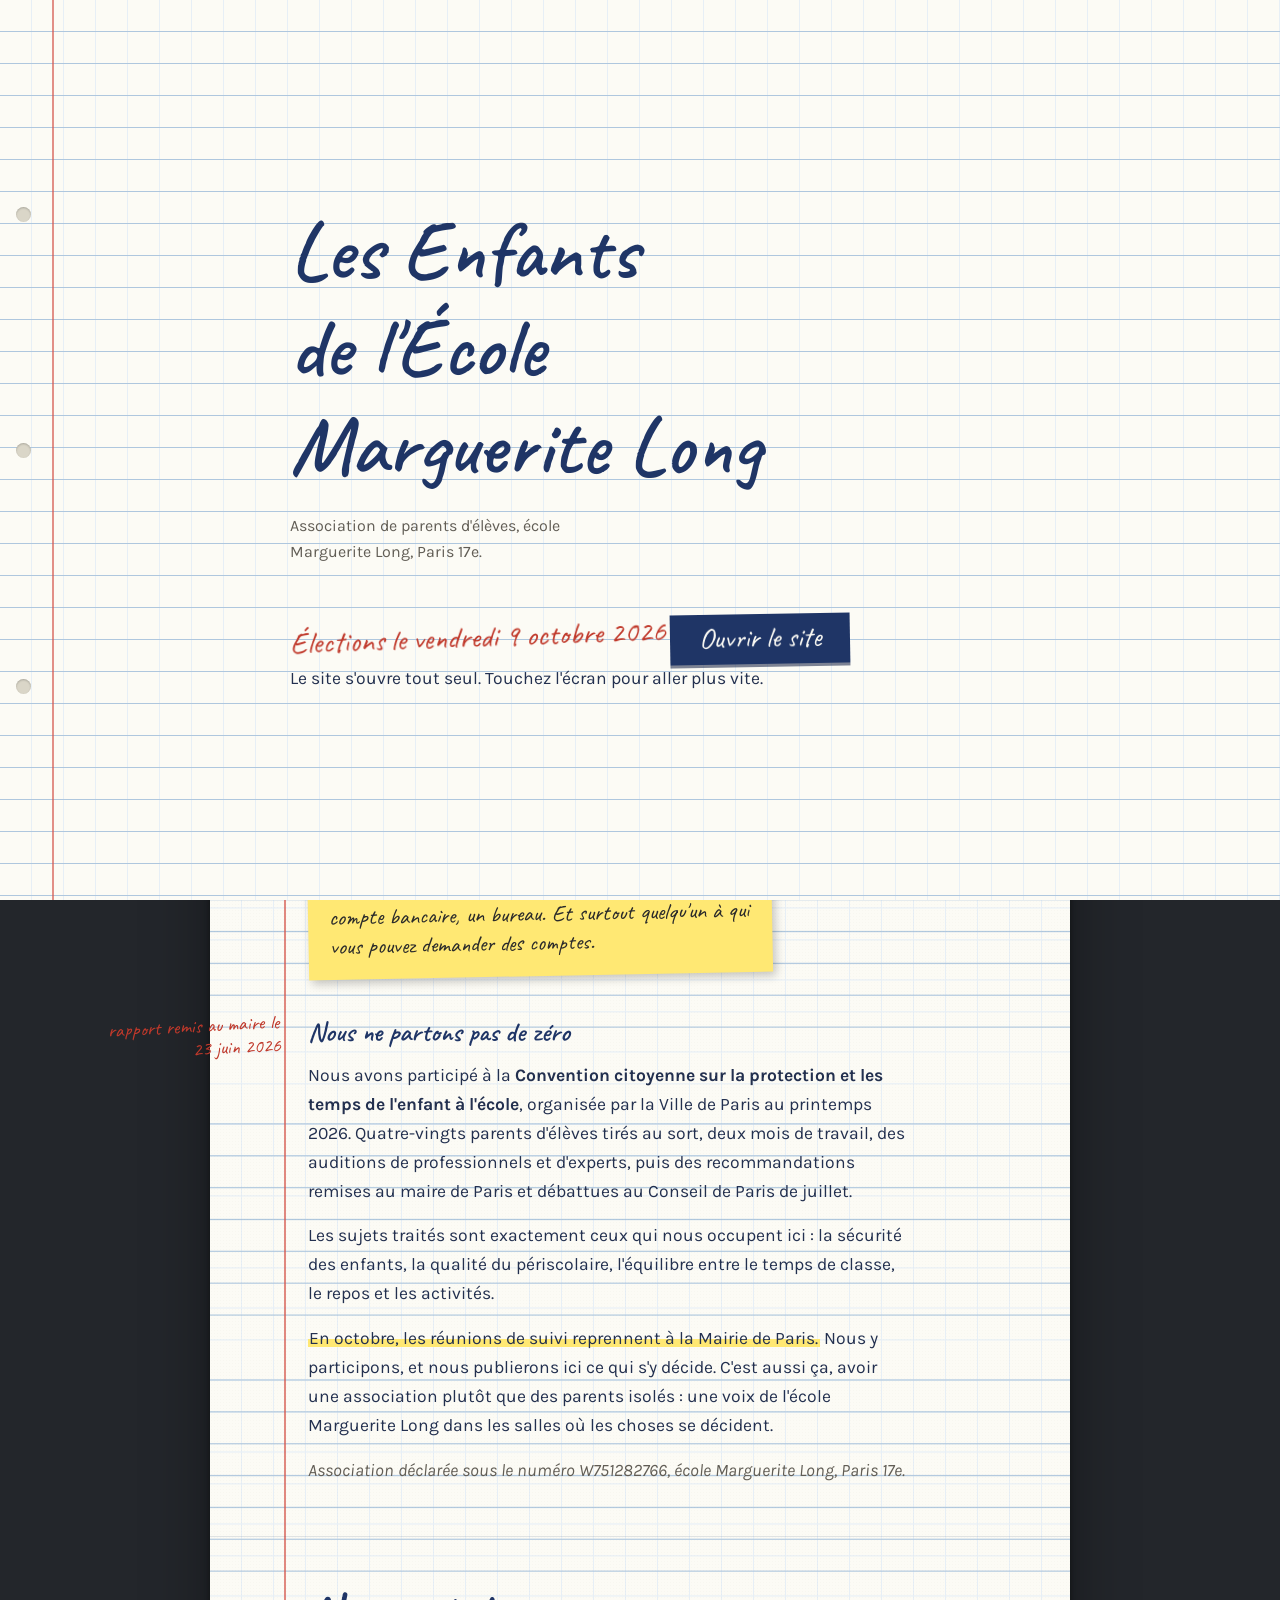
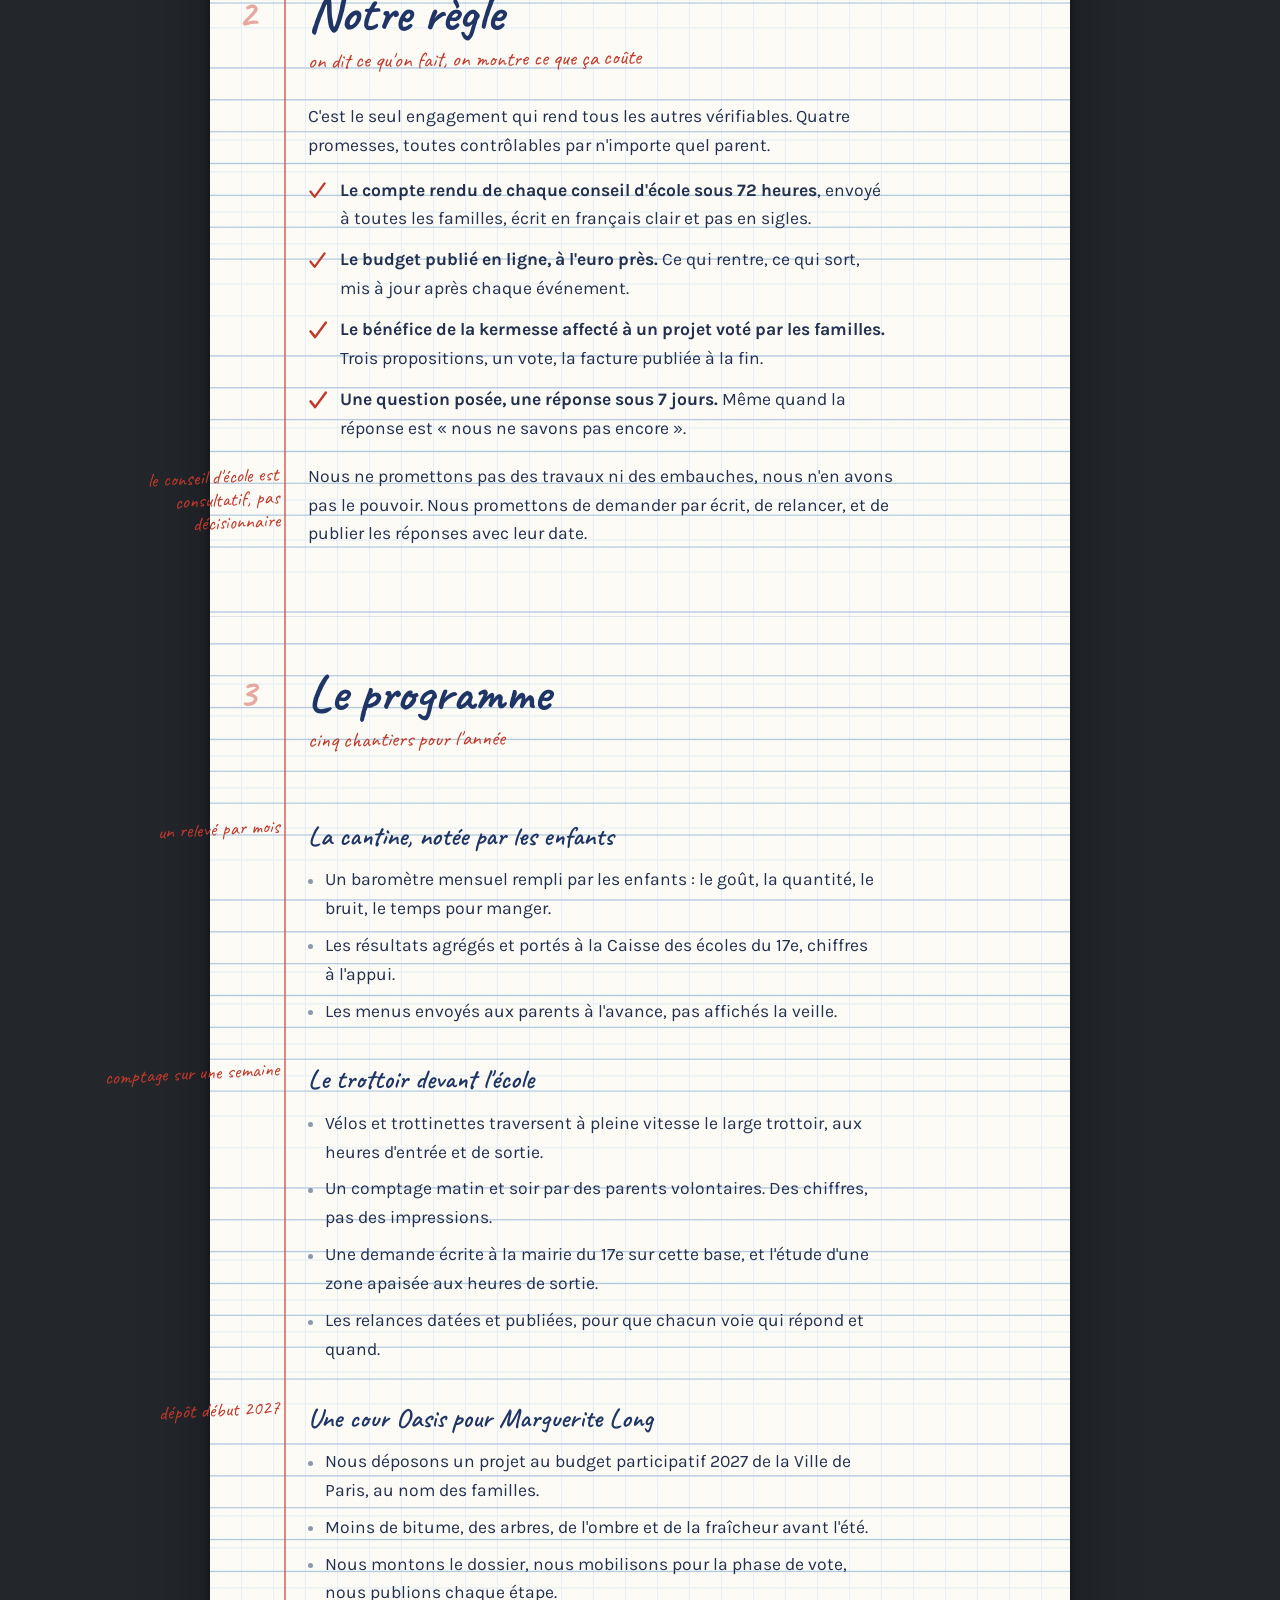
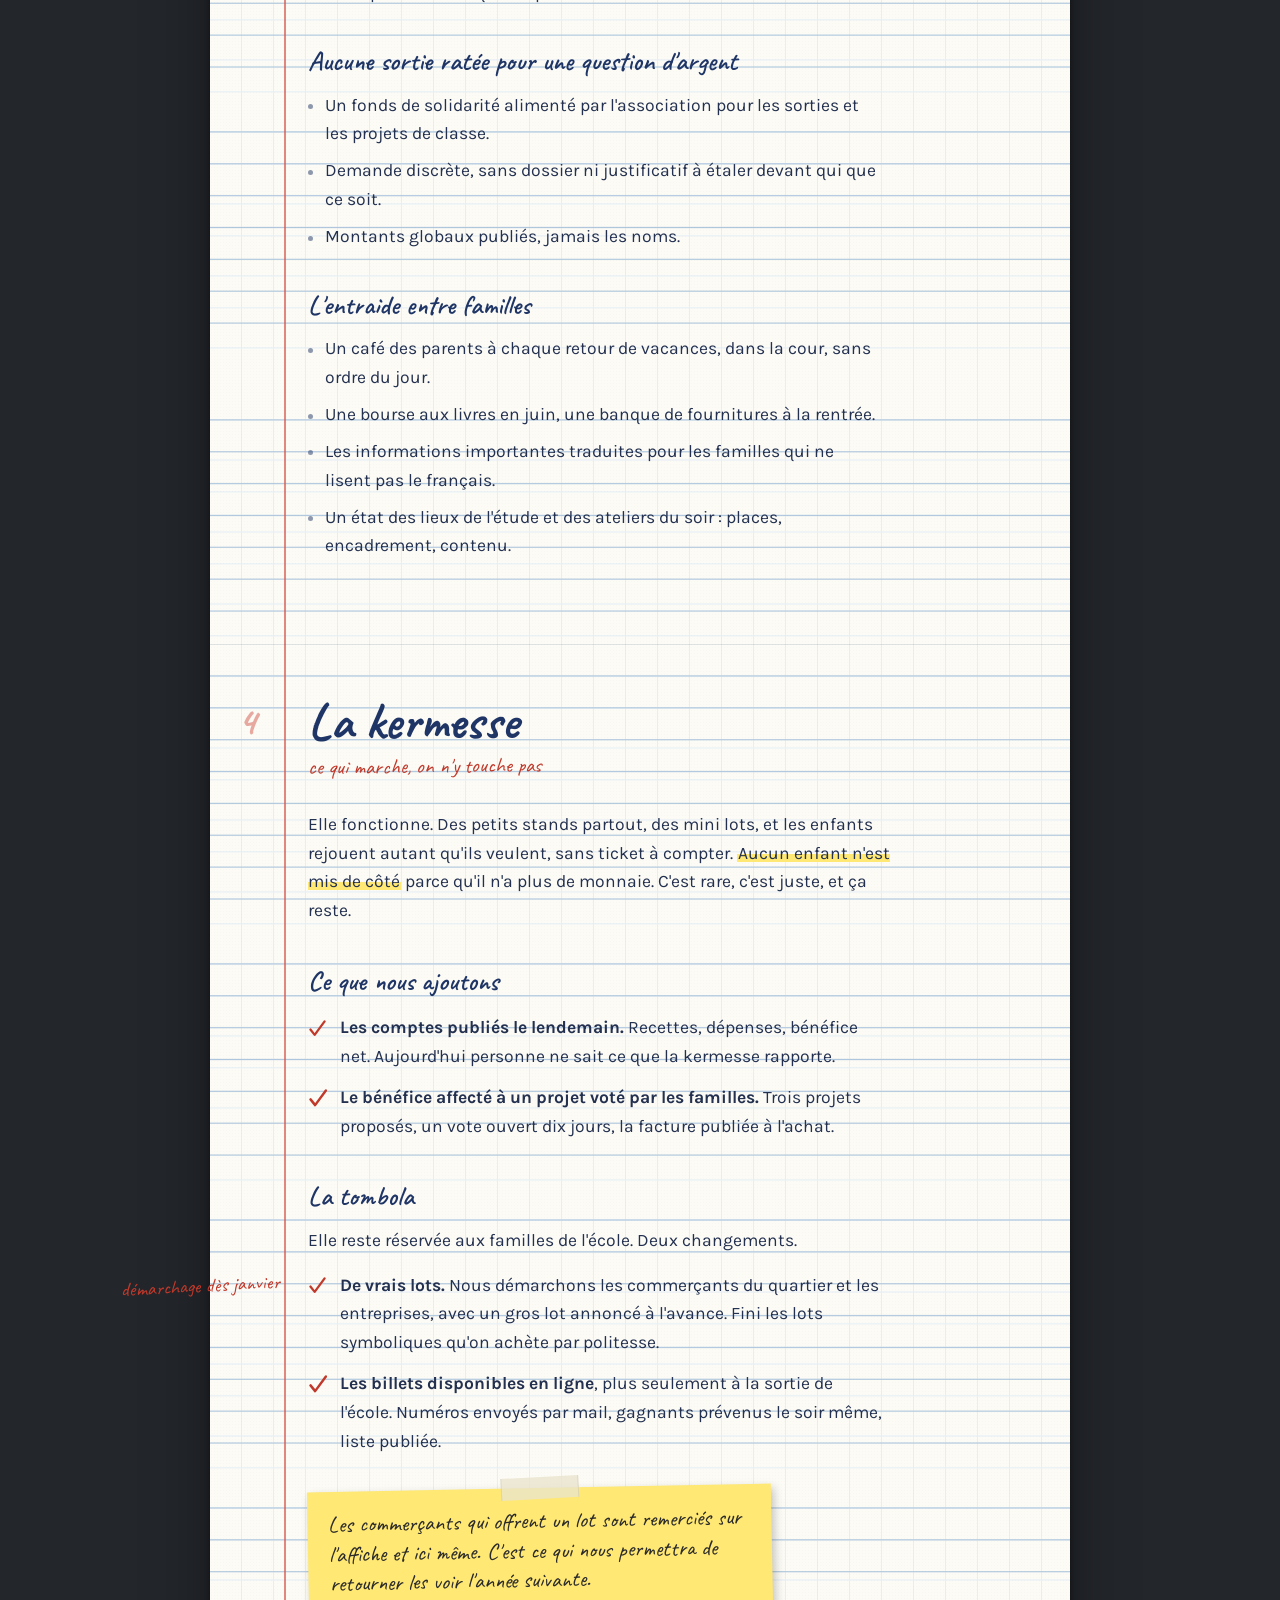
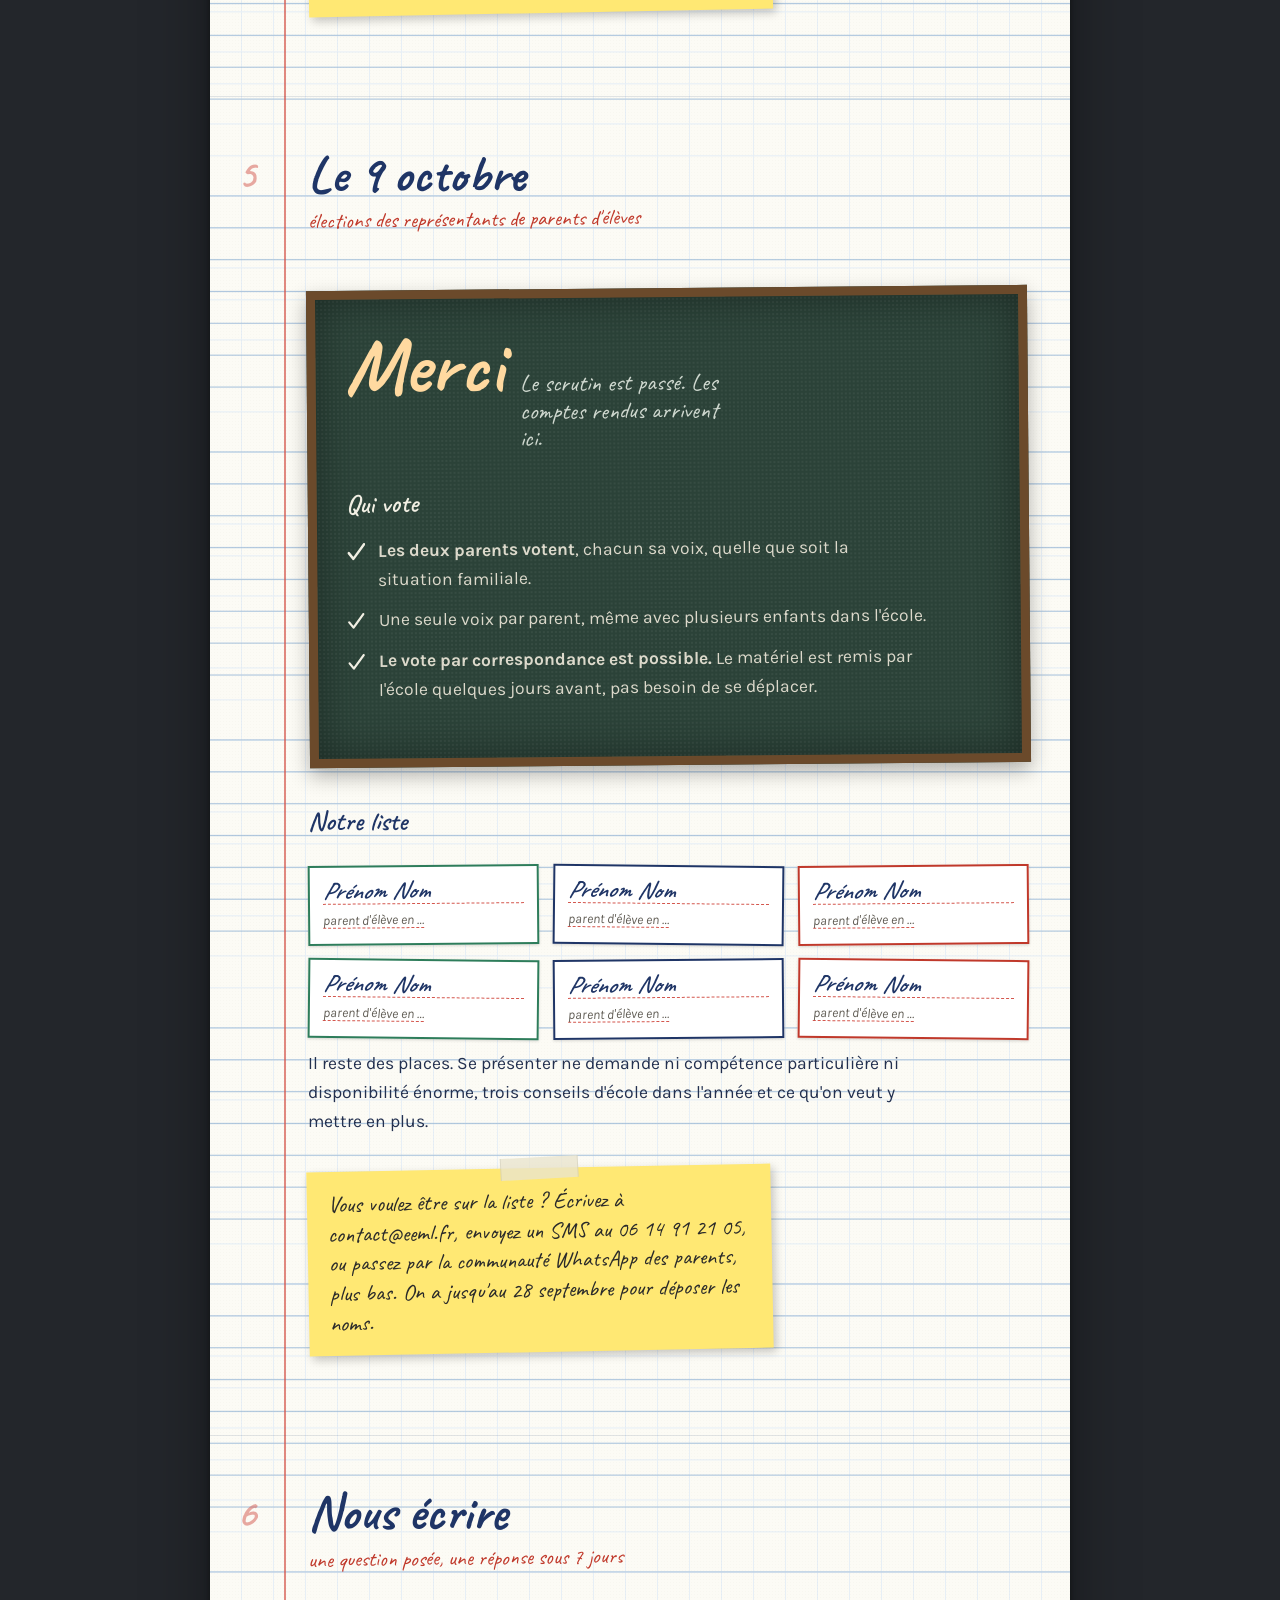
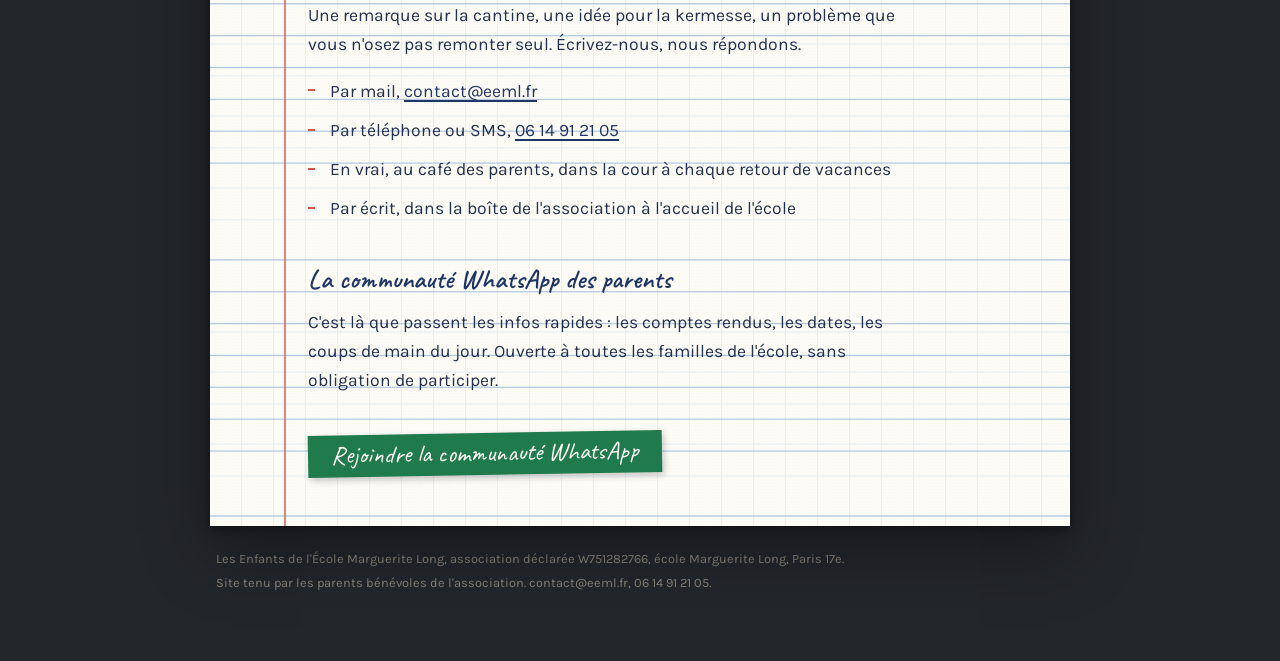
==== index.html @ 06875f3c "Ajout de la participation a la Convention citoyenne et du suivi d octobre" ====
<!DOCTYPE html>
<html lang="fr">
<head>
<meta charset="UTF-8">
<meta name="viewport" content="width=device-width, initial-scale=1">
<title>Les Enfants de l'École Marguerite Long</title>
<meta name="description" content="Association de parents d'élèves de l'école Marguerite Long, Paris 17e. Élections des représentants de parents le 9 octobre 2026.">
<link rel="preconnect" href="https://fonts.googleapis.com">
<link rel="preconnect" href="https://fonts.gstatic.com" crossorigin>
<link href="https://fonts.googleapis.com/css2?family=Caveat:wght@500;600;700&family=Karla:ital,wght@0,400;0,500;0,700;1,400&display=swap" rel="stylesheet">
<style>
:root{
  --papier:#FCFBF5;
  --ligne:#AFC7DE;
  --interligne:#E7EFF6;
  --marge:#D4574E;
  --encre:#1F3566;
  --rouge:#C0392B;
  --crayon:#615D55;
  --ardoise:#2B4238;
  --craie:#F1EFE3;
  --jaune:#FFE873;
  --bureau:#23262B;
  --gouttiere:4.6rem;
}

*{box-sizing:border-box;margin:0;padding:0}
html{scroll-behavior:smooth}
body{
  font-family:'Karla',system-ui,sans-serif;
  color:#23304F;
  background:var(--bureau);
  font-size:17.5px;
  line-height:1.65;
  overflow-x:hidden;
  -webkit-font-smoothing:antialiased;
}
body.verrou{overflow:hidden;height:100vh}

.papier{
  background-color:var(--papier);
  background-image:
    repeating-linear-gradient(to bottom, transparent 0 31px, var(--ligne) 31px 32px),
    repeating-linear-gradient(to bottom, transparent 0 7.75px, var(--interligne) 7.75px 8px),
    repeating-linear-gradient(to right, transparent 0 31px, var(--interligne) 31px 32px);
}

/* ===================== COUVERTURE ===================== */
#couverture{
  position:fixed;inset:0;z-index:100;
  display:flex;align-items:center;justify-content:center;
  transform-origin:left center;
  transition:transform 1.15s cubic-bezier(.72,0,.24,1), opacity .9s ease .25s;
}
.ouvert #couverture{
  transform:perspective(2200px) rotateY(-108deg);
  opacity:0;
  box-shadow:34px 0 60px rgba(0,0,0,.35);
}
.couv-marge{position:absolute;top:0;bottom:0;left:3.25rem;width:2px;background:var(--marge);opacity:.65}
.couv-perfos{
  position:absolute;top:0;bottom:0;left:.85rem;width:1.2rem;
  display:flex;flex-direction:column;justify-content:space-around;align-items:center;padding:6rem 0;
}
.couv-perfos i{display:block;width:15px;height:15px;border-radius:50%;background:#DAD6C8;box-shadow:inset 0 1px 2px rgba(0,0,0,.22)}
.couv-inner{position:relative;z-index:2;width:100%;max-width:820px;padding:0 1.75rem 0 3.75rem}

.ligne{
  position:relative;display:block;width:max-content;max-width:100%;
  font-family:'Caveat',cursive;color:var(--encre);
  line-height:1.05;font-size:clamp(2.6rem,10.5vw,5.2rem);font-weight:600;margin-bottom:.12em;
}
.ligne .txt{
  display:inline-block;
  clip-path:inset(-18% 100% -22% -4%);
  animation:ecrire var(--dur) cubic-bezier(.42,.02,.58,1) var(--del) forwards;
}
.ligne .plume{
  position:absolute;bottom:.06em;left:0;width:clamp(30px,7vw,44px);opacity:0;
  transform:translate(-14%,26%);
  animation:glisse var(--dur) cubic-bezier(.42,.02,.58,1) var(--del) forwards;
}
@keyframes ecrire{from{clip-path:inset(-18% 100% -22% -4%)}to{clip-path:inset(-18% -6% -22% -4%)}}
@keyframes glisse{0%{left:0;opacity:0}4%{opacity:1}92%{opacity:1}100%{left:100%;opacity:0}}

.couv-sous{font-size:1rem;color:var(--crayon);margin-top:1.5rem;opacity:0;animation:apparait .8s ease 4.7s forwards;max-width:34ch}
.couv-date{font-family:'Caveat',cursive;font-size:1.9rem;color:var(--rouge);transform:rotate(-2deg);display:inline-block;margin-top:.6rem;opacity:0;animation:apparait .8s ease 5.1s forwards}
@keyframes apparait{to{opacity:1}}

/* bouton + main qui vient appuyer dessus */
.zone-bouton{position:relative;display:inline-block;margin-top:2rem}
#ouvrir{
  display:block;opacity:0;
  animation:apparait .6s ease 5.2s forwards, presse .34s ease 6.15s;
  font-family:'Caveat',cursive;font-size:1.8rem;color:var(--papier);
  background:var(--encre);border:none;cursor:pointer;
  padding:.32rem 1.8rem .52rem;transform:rotate(-1deg);
  box-shadow:0 3px 0 rgba(19,31,66,.55);
}
#ouvrir:hover{background:var(--rouge)}
@keyframes presse{
  0%,100%{transform:rotate(-1deg) translateY(0);box-shadow:0 3px 0 rgba(19,31,66,.55)}
  45%{transform:rotate(-1deg) translateY(3px);box-shadow:0 0 0 rgba(19,31,66,.55);background:#16265180}
}

.tap{
  position:absolute;left:50%;top:50%;width:46px;height:46px;margin:-23px 0 0 -23px;
  border-radius:50%;pointer-events:none;z-index:3;opacity:0;
  background:radial-gradient(circle at 38% 34%, rgba(31,53,102,.42), rgba(31,53,102,.26) 62%, rgba(31,53,102,0) 72%);
  animation:tap-descend .5s cubic-bezier(.35,.75,.3,1) 5.6s forwards,
            tap-appuie .42s ease 6.15s,
            tap-part .38s ease 6.75s forwards;
}
.tap::before,.tap::after{
  content:"";position:absolute;inset:0;border-radius:50%;
  border:2px solid rgba(31,53,102,.55);opacity:0;
}
.tap::before{animation:onde .85s ease-out 6.22s}
.tap::after{animation:onde .85s ease-out 6.4s}
@keyframes tap-descend{
  from{opacity:0;transform:scale(2.4) translateY(-16px)}
  to{opacity:1;transform:scale(1) translateY(0)}
}
@keyframes tap-appuie{0%,100%{transform:scale(1)}48%{transform:scale(.78)}}
@keyframes tap-part{to{opacity:0;transform:scale(1.5)}}
@keyframes onde{0%{opacity:.7;transform:scale(.55)}100%{opacity:0;transform:scale(2.8)}}100%{opacity:0;transform:scale(3.4)}}

.touche{
  font-family:'Karla',sans-serif;font-size:.8rem;color:var(--crayon);
  margin-top:.7rem;opacity:0;animation:apparait .6s ease 6.9s forwards;
}

/* ===================== BARRE ===================== */
.barre{
  position:sticky;top:0;z-index:40;
  background:rgba(25,28,32,.95);
  border-bottom:1px solid rgba(255,255,255,.09);
  color:var(--craie);
}
.barre-in{max-width:900px;margin:0 auto;padding:.62rem 1.1rem;display:flex;align-items:center;gap:.85rem}
.barre-nom{font-family:'Caveat',cursive;font-size:1.35rem;font-weight:700;line-height:1.15;flex:1}
.barre-j{font-family:'Caveat',cursive;font-size:1.3rem;color:#FF9A8F;white-space:nowrap}
.barre-btn{
  background:none;border:1px solid rgba(255,255,255,.3);color:var(--craie);
  font-family:'Karla',sans-serif;font-size:.8rem;font-weight:700;
  padding:.28rem .7rem;cursor:pointer;border-radius:3px;
}
.barre-btn:hover{background:rgba(255,255,255,.12)}
.sommaire{display:none;max-width:900px;margin:0 auto;padding:0 1.1rem 1rem}
.sommaire.on{display:block}
.sommaire a{
  display:block;color:var(--craie);text-decoration:none;
  font-family:'Caveat',cursive;font-size:1.35rem;
  padding:.18rem 0;border-bottom:1px dotted rgba(255,255,255,.16);
}
.sommaire a:hover{color:#FF9A8F}

/* ===================== LE CAHIER ===================== */
.bureau{padding:2.2rem 1rem 4rem}
.cahier{
  position:relative;
  max-width:860px;margin:0 auto;
  box-shadow:0 3px 8px rgba(0,0,0,.4), 0 28px 60px rgba(0,0,0,.35);
}
.cahier::after{
  content:"";position:absolute;inset:0;pointer-events:none;opacity:.35;
  background-image:radial-gradient(rgba(120,110,80,.09) 1px, transparent 1px);
  background-size:3px 3px;
}
.reliure{
  position:absolute;top:0;bottom:0;left:0;width:var(--gouttiere);
  display:flex;flex-direction:column;align-items:center;gap:4.5rem;
  padding:3.5rem 0;pointer-events:none;
}
.reliure i{
  width:16px;height:16px;border-radius:50%;
  background:var(--bureau);
  box-shadow:inset 0 2px 3px rgba(0,0,0,.55), 0 1px 0 rgba(255,255,255,.55);
}
.filet{position:absolute;top:0;bottom:0;left:var(--gouttiere);width:2px;background:var(--marge);opacity:.7}

.photo{
  position:relative;z-index:3;
  margin:2.6rem 2.6rem 0 calc(var(--gouttiere) + 1.5rem);
  background:#fff;padding:.7rem .7rem 0;
  box-shadow:0 5px 16px rgba(0,0,0,.28);
  transform:rotate(-.7deg);
}
.photo img{display:block;width:100%;height:auto;aspect-ratio:2.05/1;object-fit:cover}
.photo figcaption{
  font-family:'Caveat',cursive;font-size:1.3rem;color:#4A463E;
  padding:.4rem .3rem .5rem;text-align:center;line-height:1.15;
}
.photo::before,.photo::after{
  content:"";position:absolute;top:-13px;width:78px;height:26px;
  background:rgba(226,219,192,.82);box-shadow:0 1px 2px rgba(0,0,0,.12);
}
.photo::before{left:-18px;transform:rotate(-31deg)}
.photo::after{right:-18px;transform:rotate(31deg)}

section{
  position:relative;z-index:2;
  padding:3.2rem 2.6rem 3.2rem calc(var(--gouttiere) + 1.5rem);
  scroll-margin-top:70px;
}
section + section{border-top:1px solid rgba(31,53,102,.12)}

.num{
  position:absolute;left:0;width:var(--gouttiere);text-align:center;
  font-family:'Caveat',cursive;font-size:2.5rem;font-weight:700;
  color:var(--marge);opacity:.5;line-height:1;margin-top:.35rem;
}
h2{
  font-family:'Caveat',cursive;font-weight:700;
  font-size:clamp(2.2rem,6.8vw,3.2rem);line-height:1;color:var(--encre);margin:0 0 .1rem;
}
.chapeau{
  font-family:'Caveat',cursive;font-size:1.35rem;color:var(--rouge);
  display:inline-block;transform:rotate(-.7deg);margin-bottom:1.6rem;
}
h3{font-family:'Caveat',cursive;font-size:1.7rem;font-weight:600;margin:2.1rem 0 .4rem;color:var(--encre)}
p{margin:0 0 1rem;max-width:60ch}
section > p:last-child{margin-bottom:0}
strong{font-weight:700}
em{font-style:italic;color:var(--crayon)}
.surligne{background:linear-gradient(transparent 56%, var(--jaune) 56% 93%, transparent 93%);padding:0 .1em}

.note{
  font-family:'Caveat',cursive;color:var(--rouge);font-size:1.25rem;line-height:1.15;
  transform:rotate(-3deg);margin:.2rem 0 1.2rem;display:block;
}
.porte-note{position:relative}
@media (min-width:900px){
  .note{position:absolute;left:-13.2rem;top:.3rem;width:11.5rem;text-align:right;margin:0}
}

ul.coches{list-style:none;margin:.6rem 0 1.2rem}
ul.coches li{position:relative;padding-left:2rem;margin-bottom:.75rem;max-width:58ch}
ul.coches li::before{
  content:"";position:absolute;left:.1rem;top:.36em;width:1.1rem;height:1.1rem;
  background-image:url("data:image/svg+xml,%3Csvg xmlns='http://www.w3.org/2000/svg' viewBox='0 0 24 24'%3E%3Cpath d='M2 13.5 L8 21 L22 2' fill='none' stroke='%23C0392B' stroke-width='3.2' stroke-linecap='round' stroke-linejoin='round'/%3E%3C/svg%3E");
  background-size:contain;background-repeat:no-repeat;
}
.axe{margin:2rem 0}
.axe h3{margin-top:0}
.axe ul{list-style:none}
.axe li{position:relative;padding-left:1.1rem;margin-bottom:.5rem;max-width:57ch}
.axe li::before{content:"";position:absolute;left:0;top:.78em;width:5px;height:5px;border-radius:50%;background:var(--encre);opacity:.5}

.postit{
  position:relative;background:var(--jaune);
  padding:1.15rem 1.3rem;margin:2rem 0;max-width:29rem;
  transform:rotate(-1.1deg);
  box-shadow:3px 4px 10px rgba(0,0,0,.22);
  font-family:'Caveat',cursive;font-size:1.42rem;line-height:1.3;color:#2A2A2A;
}
.postit::before{
  content:"";position:absolute;top:-11px;left:50%;margin-left:-38px;
  width:76px;height:22px;background:rgba(233,228,205,.78);
  border-left:1px solid rgba(0,0,0,.07);border-right:1px solid rgba(0,0,0,.07);
  transform:rotate(-2deg);
}
.postit p{font-family:inherit;font-size:inherit;margin:0;max-width:none}

.tableau{
  background-color:var(--ardoise);
  background-image:radial-gradient(rgba(255,255,255,.05) 1px, transparent 1px);
  background-size:4px 4px;
  color:var(--craie);
  padding:2.2rem 1.8rem;margin:1.6rem 0 2rem;
  border:9px solid #6B4A2B;
  box-shadow:0 8px 20px rgba(0,0,0,.3), inset 0 0 40px rgba(0,0,0,.35);
  transform:rotate(-.5deg);
}
.tableau h3{color:var(--craie);margin-top:1.7rem}
.tableau h3:first-child{margin-top:0}
.tableau p,.tableau li{color:#DCD9CB}
.tableau ul.coches li::before{
  background-image:url("data:image/svg+xml,%3Csvg xmlns='http://www.w3.org/2000/svg' viewBox='0 0 24 24'%3E%3Cpath d='M2 13.5 L8 21 L22 2' fill='none' stroke='%23F1EFE3' stroke-width='3.2' stroke-linecap='round' stroke-linejoin='round'/%3E%3C/svg%3E");
}
.compte{display:flex;align-items:baseline;gap:1rem;flex-wrap:wrap}
.compte b{font-family:'Caveat',cursive;font-size:clamp(3.4rem,13vw,5rem);line-height:.8;color:#FFD9A0;font-weight:700}
.compte span{font-family:'Caveat',cursive;font-size:1.5rem;color:#CFD8CF;max-width:20ch;line-height:1.15}

.etiquettes{display:grid;gap:.9rem;grid-template-columns:repeat(auto-fill,minmax(200px,1fr));margin:1.3rem 0 .6rem}
.etiquette{
  background:#fff;padding:.62rem .8rem;
  border:2px solid var(--e,#1F3566);
  box-shadow:0 1px 3px rgba(0,0,0,.16);
  transform:rotate(-.5deg);
}
.etiquette:nth-child(even){transform:rotate(.6deg)}
.etiquette:nth-child(3n+1){--e:#2E7D5B}
.etiquette:nth-child(3n+2){--e:#1F3566}
.etiquette:nth-child(3n){--e:#C0392B}
.etiquette b{display:block;font-family:'Caveat',cursive;font-size:1.5rem;font-weight:600;line-height:1.1;color:var(--encre)}
.etiquette span{font-size:.83rem;color:var(--crayon)}
.trou{border-bottom:1.5px dashed var(--marge);color:var(--marge);font-style:italic}

.liens{list-style:none;margin:1.1rem 0 0}
.liens li{margin-bottom:.65rem;padding-left:1.4rem;position:relative}
.liens li::before{content:"";position:absolute;left:0;top:.72em;width:7px;height:2px;background:var(--marge)}
.liens a{color:var(--encre);text-decoration-thickness:1.5px;text-underline-offset:3px}
.liens a:hover{color:var(--rouge)}

.bouton{
  display:inline-block;margin-top:1.4rem;
  font-family:'Caveat',cursive;font-size:1.6rem;line-height:1.1;
  color:var(--papier);background:#1F7A4C;
  text-decoration:none;padding:.35rem 1.4rem .5rem;
  transform:rotate(-1deg);
  box-shadow:2px 3px 7px rgba(0,0,0,.22);
}
.bouton:hover{background:var(--encre)}

footer{max-width:860px;margin:0 auto;padding:1.4rem .4rem 0;font-size:.8rem;color:#8A8579;line-height:1.5}
footer p{max-width:none;margin:0 0 .3rem}

a:focus-visible,button:focus-visible{outline:3px solid #FF9A8F;outline-offset:3px}

@media (max-width:600px){
  :root{--gouttiere:2.7rem}
  body{font-size:16.5px}
  .bureau{padding:1rem .55rem 2.5rem}
  section{padding:2.3rem 1.1rem 2.3rem calc(var(--gouttiere) + .9rem)}
  .reliure{gap:3rem;padding:2.5rem 0}
  .reliure i{width:11px;height:11px}
  .num{font-size:1.7rem}
  .tableau{padding:1.5rem 1.1rem;border-width:7px}
  .photo{margin:1.6rem 1.1rem 0 calc(var(--gouttiere) + .9rem);padding:.45rem .45rem 0}
  .photo::before,.photo::after{width:56px;height:20px;top:-10px}
  .photo::before{left:-12px}
  .photo::after{right:-12px}
  .couv-inner{padding:0 1.1rem 0 3.4rem}
}

@media (prefers-reduced-motion:reduce){
  html{scroll-behavior:auto}
  .ligne .txt{animation:none;clip-path:none}
  .ligne .plume{display:none}
  .couv-sous,.couv-date,.touche{animation:none;opacity:1}
  .tap{display:none}
  #ouvrir{animation:none;opacity:1}
  #couverture{transition:opacity .3s linear}
  .ouvert #couverture{transform:none;opacity:0}
}
</style>
</head>
<body class="verrou">

<div id="couverture" class="papier">
  <div class="couv-marge"></div>
  <div class="couv-perfos"><i></i><i></i><i></i></div>
  <div class="couv-inner">
    <span class="ligne" style="--dur:1.25s;--del:.45s">
      <span class="txt">Les Enfants</span>
      <svg class="plume" viewBox="0 0 40 64" aria-hidden="true"><g transform="rotate(22 20 32)"><rect x="14" y="2" width="12" height="34" rx="3" fill="#1F3566"/><rect x="14" y="30" width="12" height="7" fill="#131F42"/><path d="M14 37 L20 60 L26 37 Z" fill="#C9CEDB"/><path d="M18.6 52 L20 62 L21.4 52 Z" fill="#1F3566"/></g></svg>
    </span>
    <span class="ligne" style="--dur:1.15s;--del:1.8s">
      <span class="txt">de l'École</span>
      <svg class="plume" viewBox="0 0 40 64" aria-hidden="true"><g transform="rotate(22 20 32)"><rect x="14" y="2" width="12" height="34" rx="3" fill="#1F3566"/><rect x="14" y="30" width="12" height="7" fill="#131F42"/><path d="M14 37 L20 60 L26 37 Z" fill="#C9CEDB"/><path d="M18.6 52 L20 62 L21.4 52 Z" fill="#1F3566"/></g></svg>
    </span>
    <span class="ligne" style="--dur:1.6s;--del:3.05s">
      <span class="txt">Marguerite Long</span>
      <svg class="plume" viewBox="0 0 40 64" aria-hidden="true"><g transform="rotate(22 20 32)"><rect x="14" y="2" width="12" height="34" rx="3" fill="#1F3566"/><rect x="14" y="30" width="12" height="7" fill="#131F42"/><path d="M14 37 L20 60 L26 37 Z" fill="#C9CEDB"/><path d="M18.6 52 L20 62 L21.4 52 Z" fill="#1F3566"/></g></svg>
    </span>
    <p class="couv-sous">Association de parents d'élèves, école Marguerite Long, Paris 17e.</p>
    <div class="couv-date">Élections le vendredi 9 octobre 2026</div>
        <div class="zone-bouton">
      <button id="ouvrir">Ouvrir le site</button>
      <span class="tap" aria-hidden="true"></span>
    </div>
    <div class="touche">Le site s'ouvre tout seul. Touchez l'écran pour aller plus vite.</div>
  </div>
</div>

<header class="barre">
  <div class="barre-in">
    <div class="barre-nom">Les Enfants de l'École Marguerite Long</div>
    <div class="barre-j" id="rappel">9 octobre</div>
    <button class="barre-btn" id="btn-sommaire" aria-expanded="false">Sommaire</button>
  </div>
  <nav class="sommaire" id="sommaire" aria-label="Sections">
    <a href="#asso">1. L'association</a>
    <a href="#regle">2. Notre règle</a>
    <a href="#programme">3. Le programme</a>
    <a href="#kermesse">4. La kermesse</a>
    <a href="#elections">5. Le 9 octobre</a>
    <a href="#contact">6. Nous écrire</a>
  </nav>
</header>

<div class="bureau">
<div class="cahier papier">
  <div class="filet"></div>

  <figure class="photo">
    <img src="[data-uri]" alt="L'école Marguerite Long vue de la rue, façade en brique rouge et grandes baies vitrées">
    <figcaption>Notre école, Marguerite Long, Paris 17e</figcaption>
  </figure>

  <section id="asso">
    <div class="num">1</div>
    <h2>L'association</h2>
    <div class="chapeau">la première déclarée de l'école</div>

    <p>Avant nous, il n'y avait pas d'association de parents d'élèves à Marguerite Long. Des parents élus, oui, mais rien de structuré, rien qui survive à l'été.</p>
    <p>Nous l'avons déclarée début 2026 pour que les familles aient <span class="surligne">une voix organisée toute l'année</span>, et pas seulement trois réunions dans un couloir.</p>

    <div class="postit">
      <p>Une association déclarée, ça veut dire des statuts, un compte bancaire, un bureau. Et surtout quelqu'un à qui vous pouvez demander des comptes.</p>
    </div>

    <div class="porte-note">
      <span class="note">rapport remis au maire le 23 juin 2026</span>
      <h3>Nous ne partons pas de zéro</h3>
      <p>Nous avons participé à la <strong>Convention citoyenne sur la protection et les temps de l'enfant à l'école</strong>, organisée par la Ville de Paris au printemps 2026. Quatre-vingts parents d'élèves tirés au sort, deux mois de travail, des auditions de professionnels et d'experts, puis des recommandations remises au maire de Paris et débattues au Conseil de Paris de juillet.</p>
      <p>Les sujets traités sont exactement ceux qui nous occupent ici : la sécurité des enfants, la qualité du périscolaire, l'équilibre entre le temps de classe, le repos et les activités.</p>
      <p><span class="surligne">En octobre, les réunions de suivi reprennent à la Mairie de Paris.</span> Nous y participons, et nous publierons ici ce qui s'y décide. C'est aussi ça, avoir une association plutôt que des parents isolés : une voix de l'école Marguerite Long dans les salles où les choses se décident.</p>
    </div>

    <p><em>Association déclarée sous le numéro W751282766, école Marguerite Long, Paris 17e.</em></p>
  </section>

  <section id="regle">
    <div class="num">2</div>
    <h2>Notre règle</h2>
    <div class="chapeau">on dit ce qu'on fait, on montre ce que ça coûte</div>

    <p>C'est le seul engagement qui rend tous les autres vérifiables. Quatre promesses, toutes contrôlables par n'importe quel parent.</p>

    <ul class="coches">
      <li><strong>Le compte rendu de chaque conseil d'école sous 72 heures</strong>, envoyé à toutes les familles, écrit en français clair et pas en sigles.</li>
      <li><strong>Le budget publié en ligne, à l'euro près.</strong> Ce qui rentre, ce qui sort, mis à jour après chaque événement.</li>
      <li><strong>Le bénéfice de la kermesse affecté à un projet voté par les familles.</strong> Trois propositions, un vote, la facture publiée à la fin.</li>
      <li><strong>Une question posée, une réponse sous 7 jours.</strong> Même quand la réponse est « nous ne savons pas encore ».</li>
    </ul>

    <div class="porte-note">
      <span class="note">le conseil d'école est consultatif, pas décisionnaire</span>
      <p>Nous ne promettons pas des travaux ni des embauches, nous n'en avons pas le pouvoir. Nous promettons de demander par écrit, de relancer, et de publier les réponses avec leur date.</p>
    </div>
  </section>

  <section id="programme">
    <div class="num">3</div>
    <h2>Le programme</h2>
    <div class="chapeau">cinq chantiers pour l'année</div>

    <div class="axe porte-note">
      <span class="note">un relevé par mois</span>
      <h3>La cantine, notée par les enfants</h3>
      <ul>
        <li>Un baromètre mensuel rempli par les enfants : le goût, la quantité, le bruit, le temps pour manger.</li>
        <li>Les résultats agrégés et portés à la Caisse des écoles du 17e, chiffres à l'appui.</li>
        <li>Les menus envoyés aux parents à l'avance, pas affichés la veille.</li>
      </ul>
    </div>

    <div class="axe porte-note">
      <span class="note">comptage sur une semaine</span>
      <h3>Le trottoir devant l'école</h3>
      <ul>
        <li>Vélos et trottinettes traversent à pleine vitesse le large trottoir, aux heures d'entrée et de sortie.</li>
        <li>Un comptage matin et soir par des parents volontaires. Des chiffres, pas des impressions.</li>
        <li>Une demande écrite à la mairie du 17e sur cette base, et l'étude d'une zone apaisée aux heures de sortie.</li>
        <li>Les relances datées et publiées, pour que chacun voie qui répond et quand.</li>
      </ul>
    </div>

    <div class="axe porte-note">
      <span class="note">dépôt début 2027</span>
      <h3>Une cour Oasis pour Marguerite Long</h3>
      <ul>
        <li>Nous déposons un projet au budget participatif 2027 de la Ville de Paris, au nom des familles.</li>
        <li>Moins de bitume, des arbres, de l'ombre et de la fraîcheur avant l'été.</li>
        <li>Nous montons le dossier, nous mobilisons pour la phase de vote, nous publions chaque étape.</li>
      </ul>
    </div>

    <div class="axe">
      <h3>Aucune sortie ratée pour une question d'argent</h3>
      <ul>
        <li>Un fonds de solidarité alimenté par l'association pour les sorties et les projets de classe.</li>
        <li>Demande discrète, sans dossier ni justificatif à étaler devant qui que ce soit.</li>
        <li>Montants globaux publiés, jamais les noms.</li>
      </ul>
    </div>

    <div class="axe">
      <h3>L'entraide entre familles</h3>
      <ul>
        <li>Un café des parents à chaque retour de vacances, dans la cour, sans ordre du jour.</li>
        <li>Une bourse aux livres en juin, une banque de fournitures à la rentrée.</li>
        <li>Les informations importantes traduites pour les familles qui ne lisent pas le français.</li>
        <li>Un état des lieux de l'étude et des ateliers du soir : places, encadrement, contenu.</li>
      </ul>
    </div>
  </section>

  <section id="kermesse">
    <div class="num">4</div>
    <h2>La kermesse</h2>
    <div class="chapeau">ce qui marche, on n'y touche pas</div>

    <p>Elle fonctionne. Des petits stands partout, des mini lots, et les enfants rejouent autant qu'ils veulent, sans ticket à compter. <span class="surligne">Aucun enfant n'est mis de côté</span> parce qu'il n'a plus de monnaie. C'est rare, c'est juste, et ça reste.</p>

    <h3>Ce que nous ajoutons</h3>
    <ul class="coches">
      <li><strong>Les comptes publiés le lendemain.</strong> Recettes, dépenses, bénéfice net. Aujourd'hui personne ne sait ce que la kermesse rapporte.</li>
      <li><strong>Le bénéfice affecté à un projet voté par les familles.</strong> Trois projets proposés, un vote ouvert dix jours, la facture publiée à l'achat.</li>
    </ul>

    <h3>La tombola</h3>
    <p>Elle reste réservée aux familles de l'école. Deux changements.</p>
    <div class="porte-note">
      <span class="note">démarchage dès janvier</span>
      <ul class="coches">
        <li><strong>De vrais lots.</strong> Nous démarchons les commerçants du quartier et les entreprises, avec un gros lot annoncé à l'avance. Fini les lots symboliques qu'on achète par politesse.</li>
        <li><strong>Les billets disponibles en ligne</strong>, plus seulement à la sortie de l'école. Numéros envoyés par mail, gagnants prévenus le soir même, liste publiée.</li>
      </ul>
    </div>

    <div class="postit">
      <p>Les commerçants qui offrent un lot sont remerciés sur l'affiche et ici même. C'est ce qui nous permettra de retourner les voir l'année suivante.</p>
    </div>
  </section>

  <section id="elections">
    <div class="num">5</div>
    <h2>Le 9 octobre</h2>
    <div class="chapeau">élections des représentants de parents d'élèves</div>

    <div class="tableau">
      <div class="compte">
        <b id="compteur">J-28</b>
        <span id="compte-legende">avant le scrutin du vendredi 9 octobre 2026</span>
      </div>
      <h3>Qui vote</h3>
      <ul class="coches">
        <li><strong>Les deux parents votent</strong>, chacun sa voix, quelle que soit la situation familiale.</li>
        <li>Une seule voix par parent, même avec plusieurs enfants dans l'école.</li>
        <li><strong>Le vote par correspondance est possible.</strong> Le matériel est remis par l'école quelques jours avant, pas besoin de se déplacer.</li>
      </ul>
    </div>

    <h3>Notre liste</h3>
    <div class="etiquettes">
      <div class="etiquette"><b class="trou">Prénom Nom</b><span class="trou">parent d'élève en …</span></div>
      <div class="etiquette"><b class="trou">Prénom Nom</b><span class="trou">parent d'élève en …</span></div>
      <div class="etiquette"><b class="trou">Prénom Nom</b><span class="trou">parent d'élève en …</span></div>
      <div class="etiquette"><b class="trou">Prénom Nom</b><span class="trou">parent d'élève en …</span></div>
      <div class="etiquette"><b class="trou">Prénom Nom</b><span class="trou">parent d'élève en …</span></div>
      <div class="etiquette"><b class="trou">Prénom Nom</b><span class="trou">parent d'élève en …</span></div>
    </div>

    <p>Il reste des places. Se présenter ne demande ni compétence particulière ni disponibilité énorme, trois conseils d'école dans l'année et ce qu'on veut y mettre en plus.</p>

    <div class="postit">
      <p>Vous voulez être sur la liste ? Écrivez à contact@eeml.fr, envoyez un SMS au 06 14 91 21 05, ou passez par la communauté WhatsApp des parents, plus bas. On a jusqu'au 28 septembre pour déposer les noms.</p>
    </div>
  </section>

  <section id="contact">
    <div class="num">6</div>
    <h2>Nous écrire</h2>
    <div class="chapeau">une question posée, une réponse sous 7 jours</div>

    <p>Une remarque sur la cantine, une idée pour la kermesse, un problème que vous n'osez pas remonter seul. Écrivez-nous, nous répondons.</p>

    <ul class="liens">
      <li>Par mail, <a href="mailto:contact@eeml.fr">contact@eeml.fr</a></li>
      <li>Par téléphone ou SMS, <a href="tel:+33614912105">06 14 91 21 05</a></li>
      <li>En vrai, au café des parents, dans la cour à chaque retour de vacances</li>
      <li>Par écrit, dans la boîte de l'association à l'accueil de l'école</li>
    </ul>

    <h3>La communauté WhatsApp des parents</h3>
    <p>C'est là que passent les infos rapides : les comptes rendus, les dates, les coups de main du jour. Ouverte à toutes les familles de l'école, sans obligation de participer.</p>
    <a class="bouton" href="https://chat.whatsapp.com/GuPkZZxuNqxIIUmE8erTiU" target="_blank" rel="noopener">Rejoindre la communauté WhatsApp</a>
  </section>

</div>

<footer>
  <p>Les Enfants de l'École Marguerite Long, association déclarée W751282766, école Marguerite Long, Paris 17e.</p>
  <p>Site tenu par les parents bénévoles de l'association. contact@eeml.fr, 06 14 91 21 05.</p>
</footer>
</div>

<script>
(function(){
  var body=document.body,couv=document.getElementById('couverture'),fait=false;
  function ouvrir(){
    if(fait)return;fait=true;
    body.classList.add('ouvert');body.classList.remove('verrou');
    setTimeout(function(){couv.style.display='none';},1400);
  }
  var lent=window.matchMedia&&window.matchMedia('(prefers-reduced-motion: reduce)').matches;
  setTimeout(ouvrir, lent?900:6950);
  couv.addEventListener('click',ouvrir);
  document.addEventListener('keydown',function(e){
    if(!fait&&(e.key==='Enter'||e.key===' '||e.key==='Escape'))ouvrir();
  });
  window.addEventListener('wheel',ouvrir,{passive:true,once:true});
  window.addEventListener('touchmove',ouvrir,{passive:true,once:true});

  var bs=document.getElementById('btn-sommaire'),som=document.getElementById('sommaire');
  bs.addEventListener('click',function(){
    var on=som.classList.toggle('on');
    bs.setAttribute('aria-expanded',on?'true':'false');
  });
  som.addEventListener('click',function(e){
    if(e.target.tagName==='A'){som.classList.remove('on');bs.setAttribute('aria-expanded','false');}
  });

  var scrutin=new Date(2026,9,9,8,30);
  var reste=Math.ceil((scrutin-new Date())/86400000);
  var c=document.getElementById('compteur'),r=document.getElementById('rappel'),lg=document.getElementById('compte-legende');
  if(reste>1){c.textContent='J-'+reste;r.textContent='dans '+reste+' jours';}
  else if(reste===1){c.textContent='Demain';r.textContent='c\u2019est demain';}
  else if(reste===0){c.textContent="Aujourd'hui";r.textContent='on y est';}
  else{c.textContent='Merci';r.textContent='merci pour vos voix';
       lg.textContent='Le scrutin est passé. Les comptes rendus arrivent ici.';}
})();
</script>

<script>
(function(){
  var SB='https://bxdnxnwbslykpgfsdltg.supabase.co';
  var KEY='sb_publishable_gG8DLCGoOZ1fUBBx566k1w_BlW-eZth';
  var sid, vid;
  function nouvelId(){return Math.random().toString(36).slice(2)+Date.now().toString(36);}
  try{
    sid=sessionStorage.getItem('eeml_sid');
    if(!sid){sid=nouvelId();sessionStorage.setItem('eeml_sid',sid);}
  }catch(e){sid='anon'+Date.now();}
  try{
    vid=localStorage.getItem('eeml_vid');
    if(!vid){vid=nouvelId();localStorage.setItem('eeml_vid',vid);}
  }catch(e){vid=sid;}
  function appareil(){
    var u=navigator.userAgent;
    if(/iPad|Tablet/i.test(u))return 'tablette';
    if(/Mobi|Android|iPhone/i.test(u))return 'mobile';
    return 'ordinateur';
  }
  function envoyer(ev,chemin){
    try{
      var d={evenement:ev,chemin:chemin||location.pathname,session_id:sid,visiteur_id:vid,
             appareil:appareil(),
             referent:(document.referrer||'').replace(/^https?:\/\//,'').split('/')[0],
             pays:(Intl.DateTimeFormat().resolvedOptions().timeZone||'')};
      fetch('/api/visite',{method:'POST',keepalive:true,
        headers:{'Content-Type':'application/json'},
        body:JSON.stringify(d)}).then(function(r){
          if(r.ok)return;
          return fetch(SB+'/rest/v1/eeml_visites',{method:'POST',keepalive:true,
            headers:{'Content-Type':'application/json','apikey':KEY,'Authorization':'Bearer '+KEY,'Prefer':'return=minimal'},
            body:JSON.stringify(d)});
        }).catch(function(){
          fetch(SB+'/rest/v1/eeml_visites',{method:'POST',keepalive:true,
            headers:{'Content-Type':'application/json','apikey':KEY,'Authorization':'Bearer '+KEY,'Prefer':'return=minimal'},
            body:JSON.stringify(d)}).catch(function(){});
        });
    }catch(e){}
  }
  envoyer('vue');
  document.addEventListener('click',function(e){
    var a=e.target.closest&&e.target.closest('a');
    if(!a)return;
    var h=a.getAttribute('href')||'';
    if(h.indexOf('mailto:')===0)envoyer('clic','mail');
    else if(h.indexOf('tel:')===0)envoyer('clic','telephone');
    else if(h.indexOf('chat.whatsapp.com')>-1)envoyer('clic','whatsapp');
    else if(h.charAt(0)==='#')envoyer('clic','section '+h);
  },true);
  // temps reellement passe sur la page, onglet visible uniquement
  var cumul=0, depart=Date.now(), actif=!document.hidden, envoye=0;
  function stop(){ if(actif){cumul+=Date.now()-depart; actif=false;} }
  function start(){ if(!actif){depart=Date.now(); actif=true;} }
  document.addEventListener('visibilitychange',function(){ document.hidden?stop():start(); });
  function secondes(){ return Math.round((cumul+(actif?Date.now()-depart:0))/1000); }
  function remonter(){
    var s=secondes();
    if(s<3||s<=envoye+4)return;
    envoye=s;
    var d={evenement:'duree',duree_s:s,chemin:'/',session_id:sid,visiteur_id:vid,appareil:appareil(),referent:''};
    var corps=JSON.stringify(d);
    if(navigator.sendBeacon){
      navigator.sendBeacon('/api/visite', new Blob([corps],{type:'application/json'}));
    } else {
      fetch('/api/visite',{method:'POST',keepalive:true,headers:{'Content-Type':'application/json'},body:corps}).catch(function(){});
    }
  }
  setInterval(remonter, 15000);
  window.addEventListener('pagehide', remonter);
  document.addEventListener('visibilitychange',function(){ if(document.hidden) remonter(); });
})();
</script>
</body>
</html>
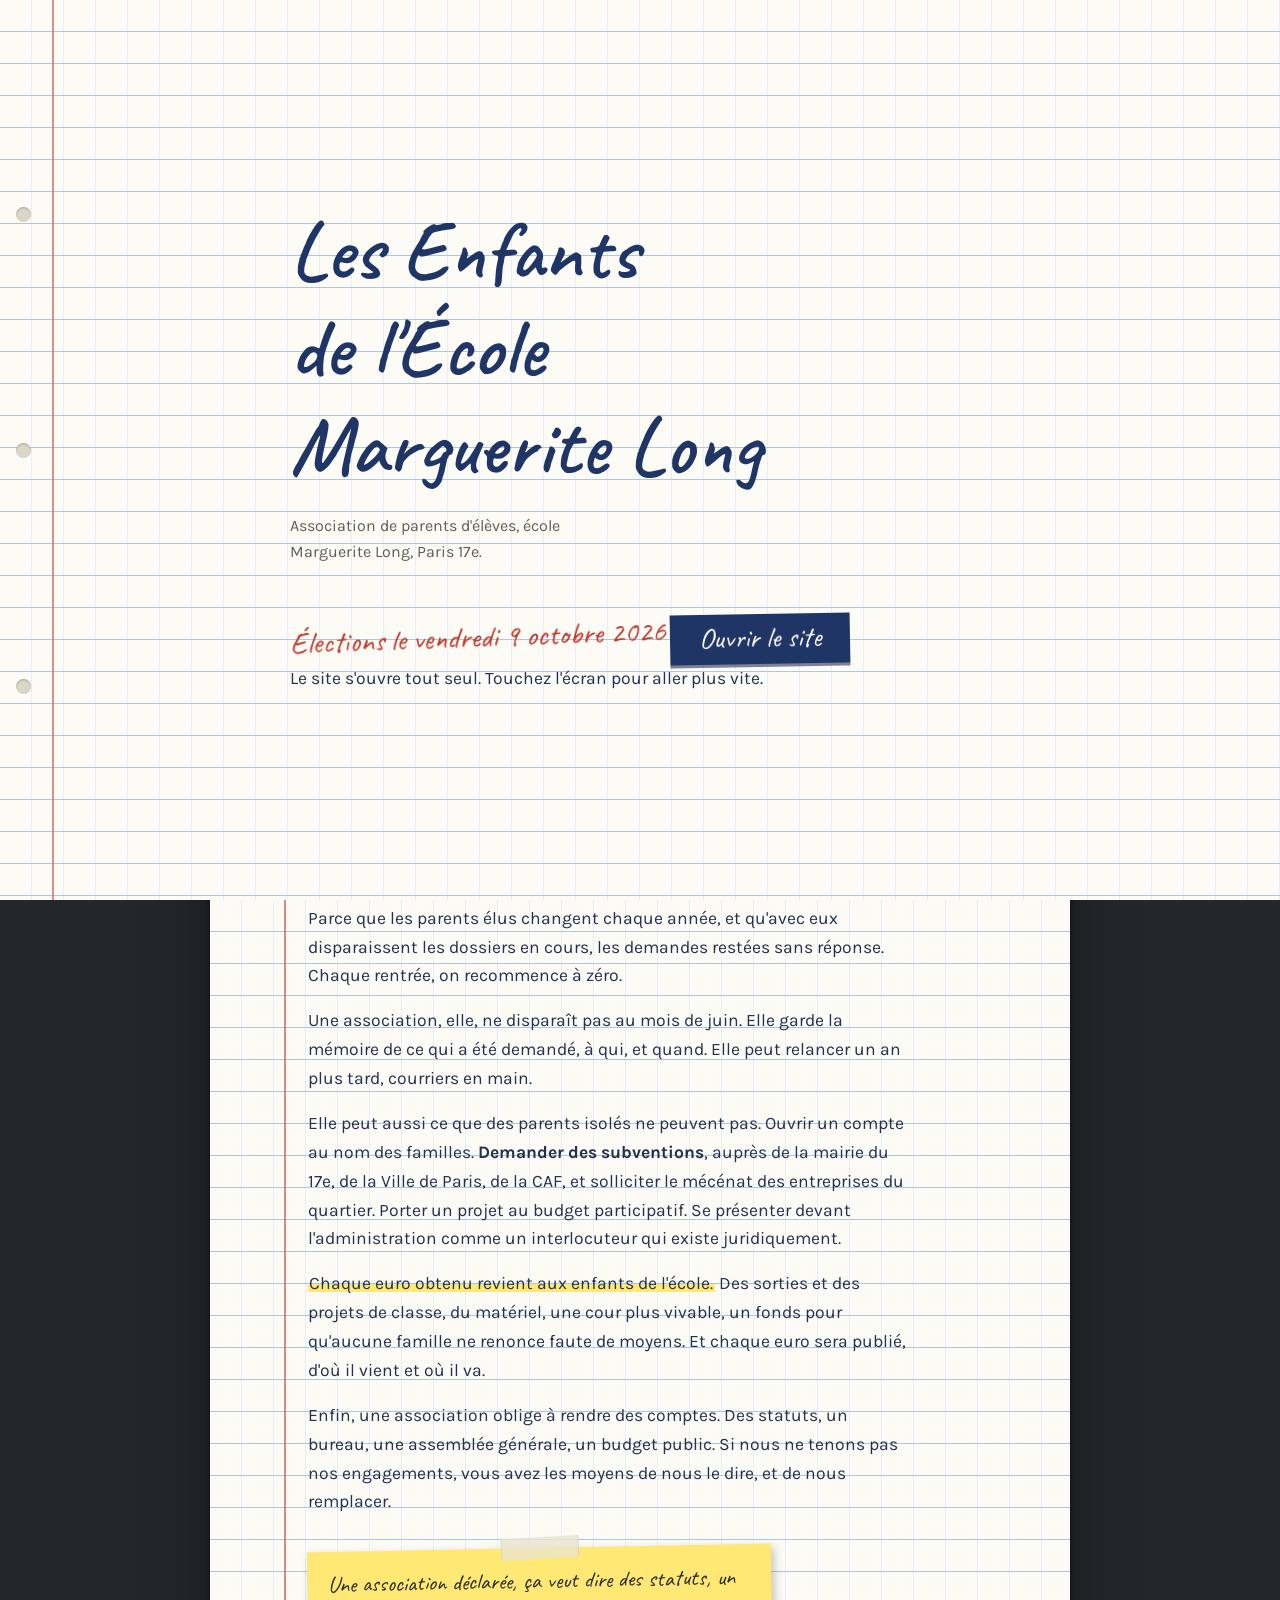
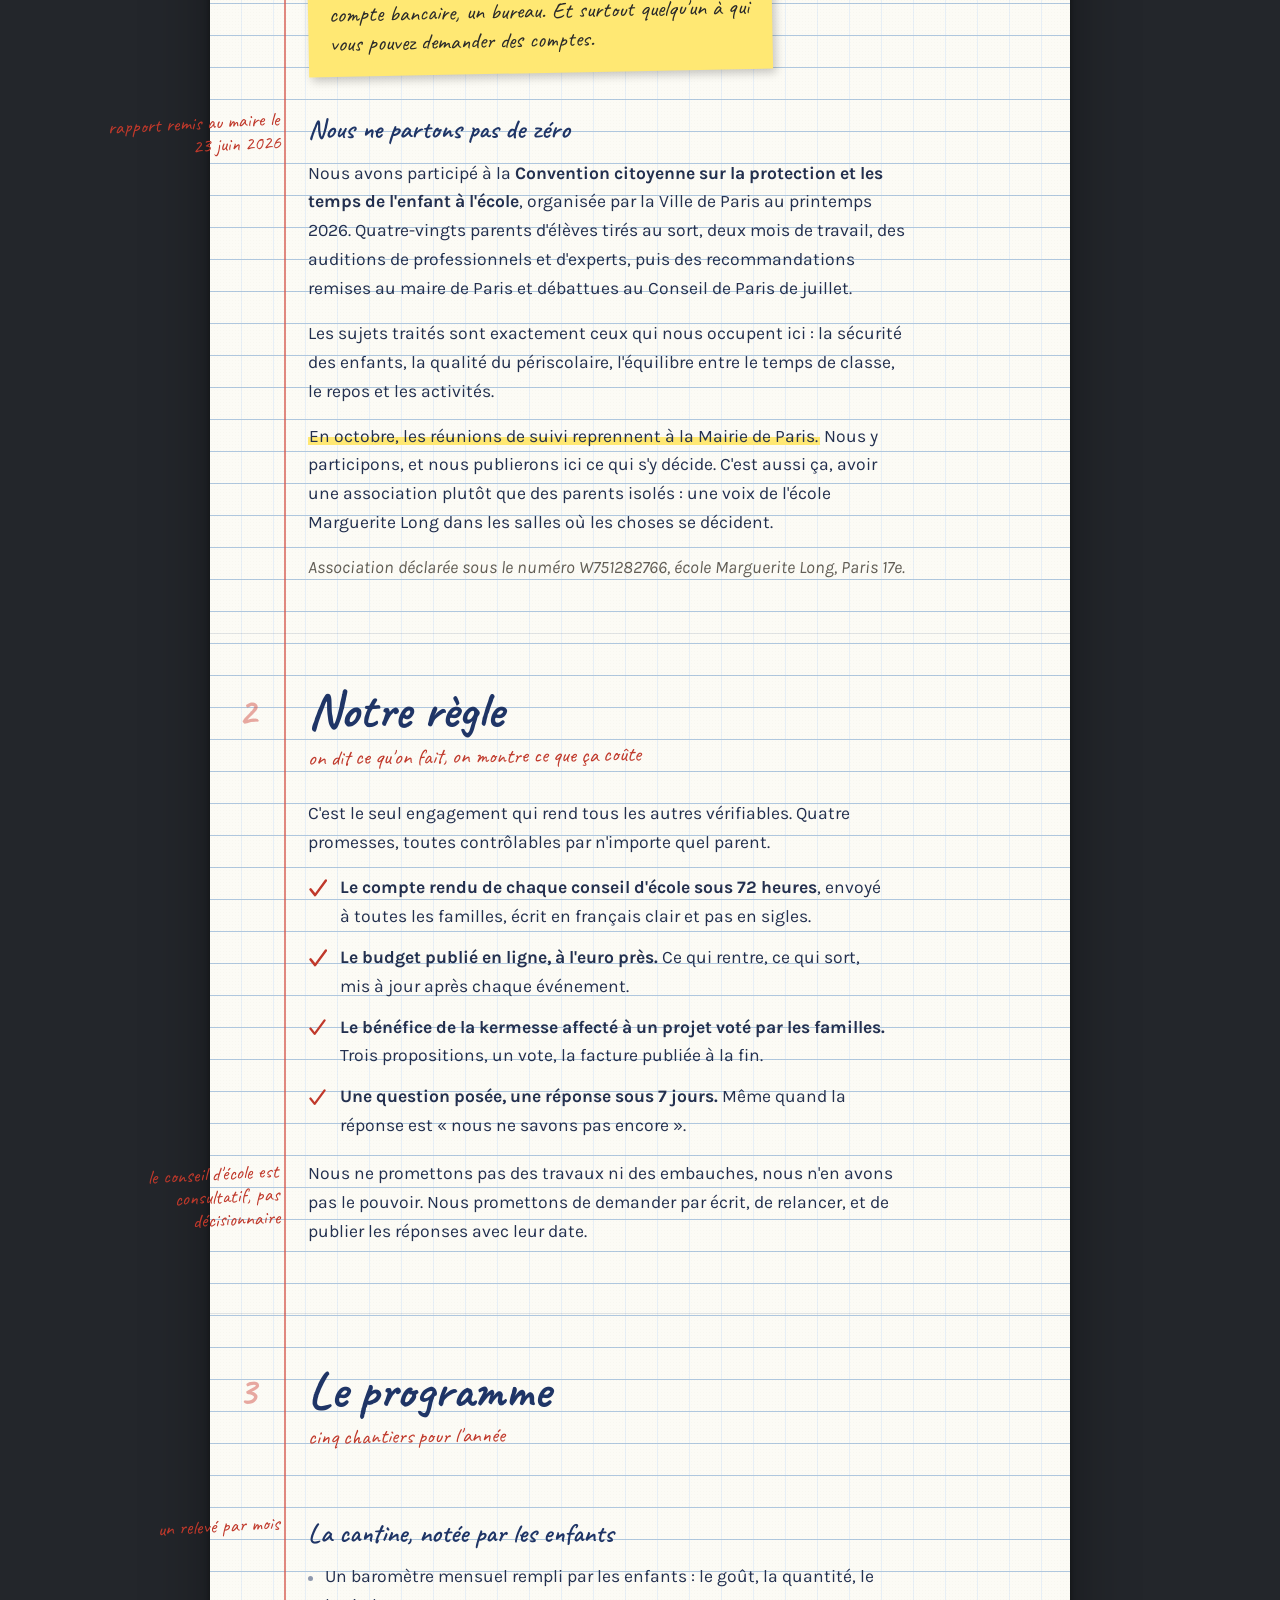
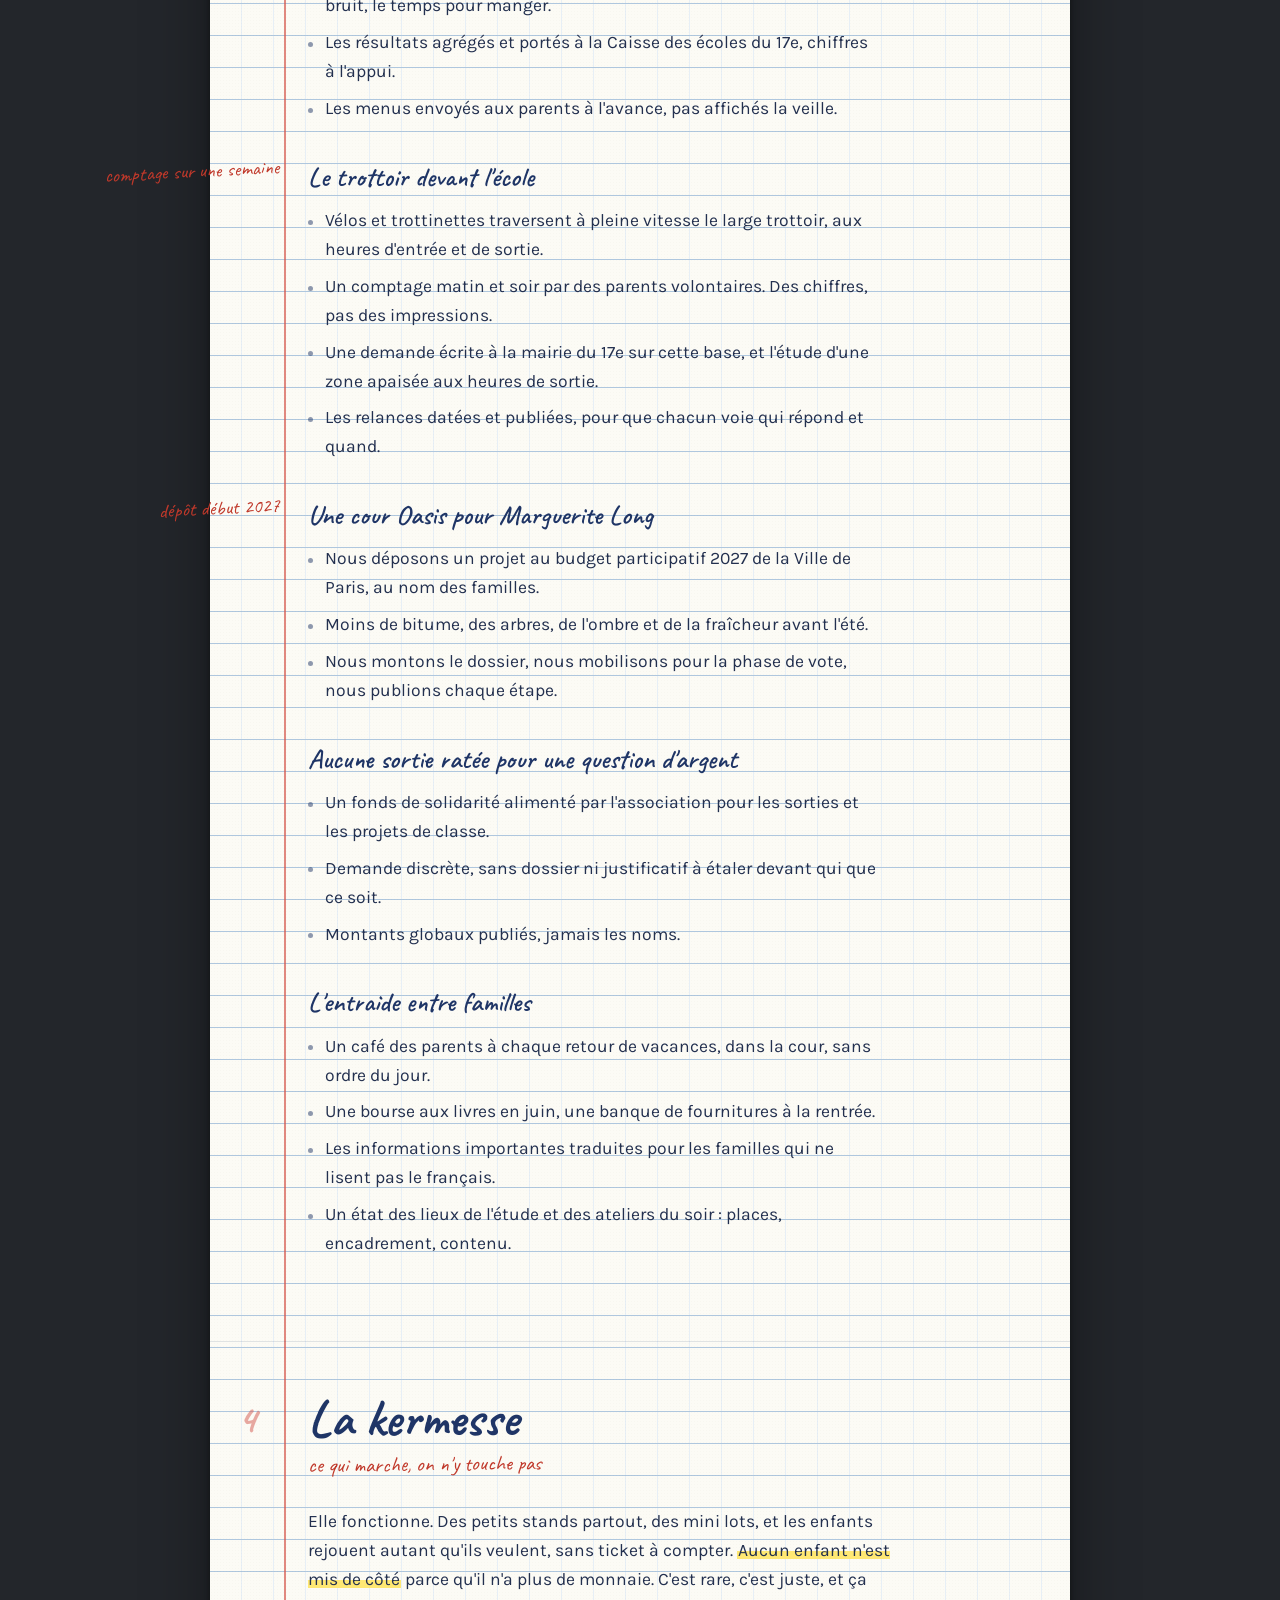
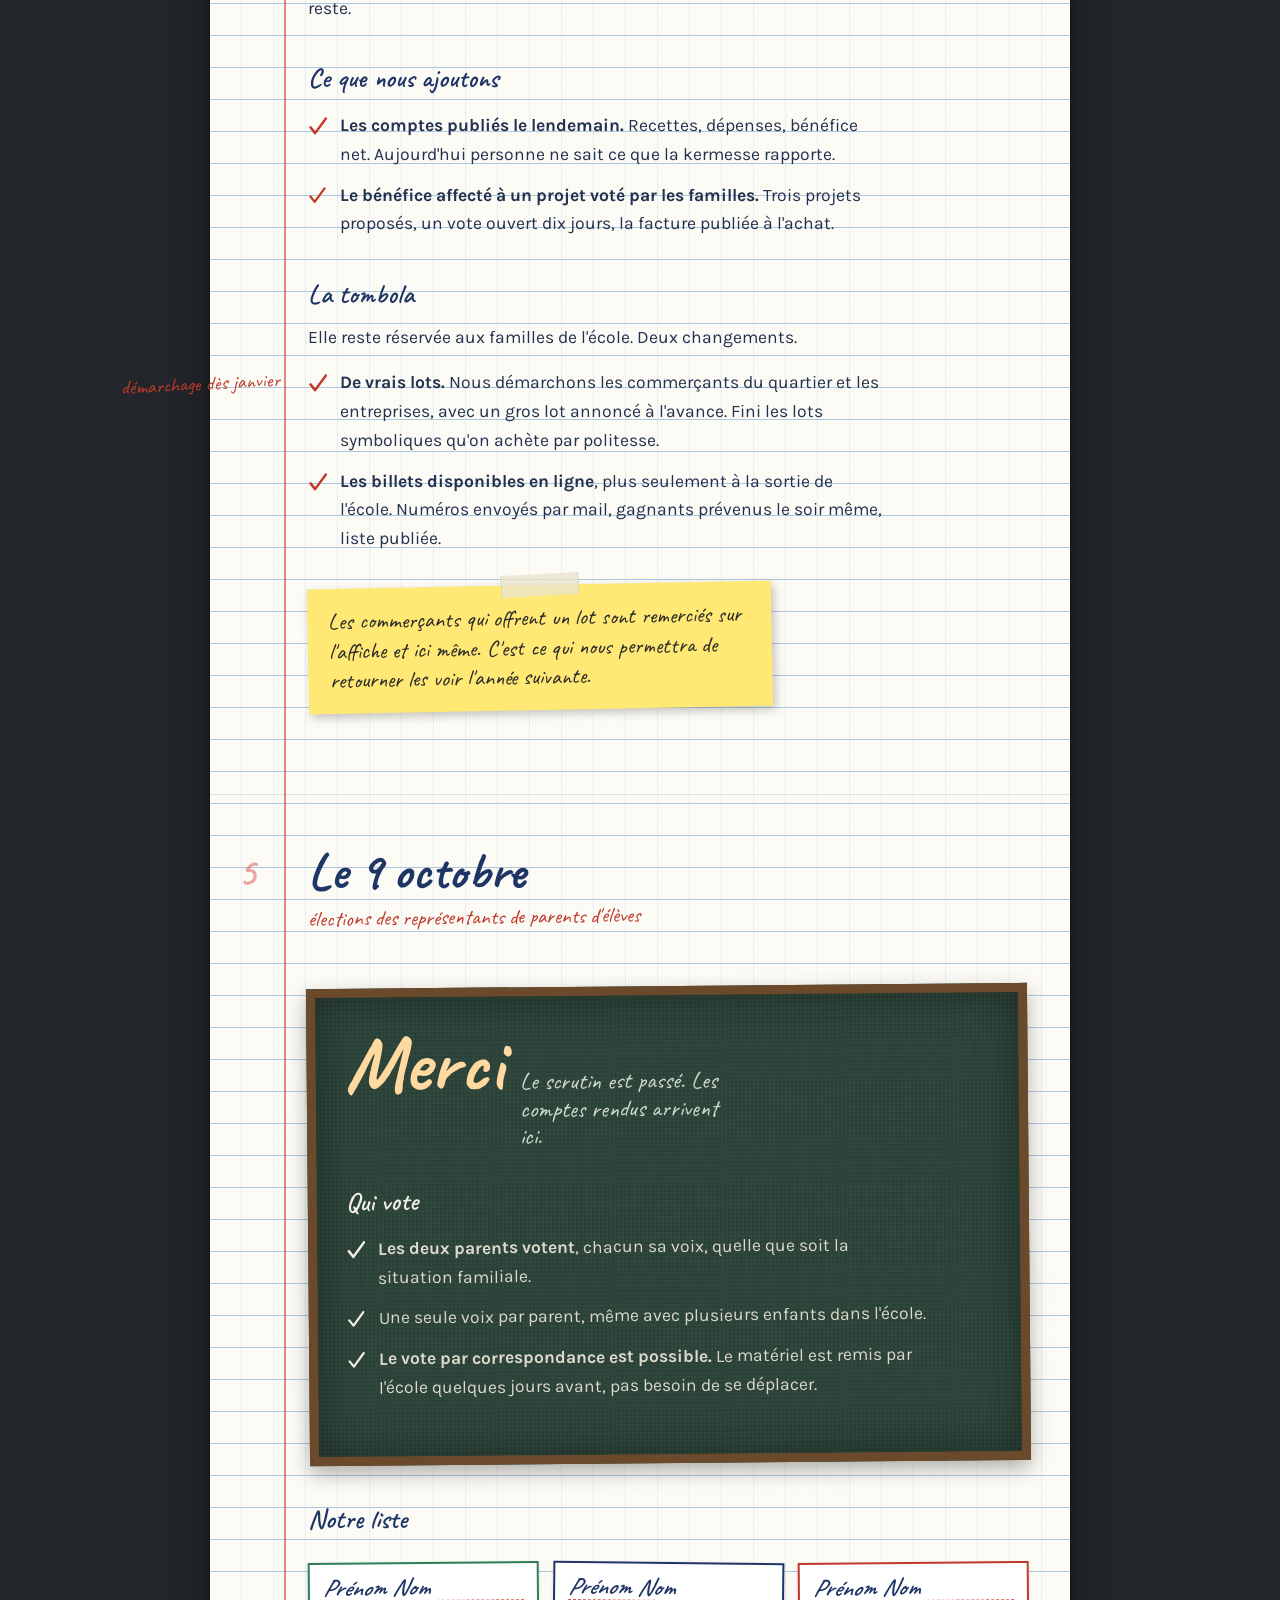
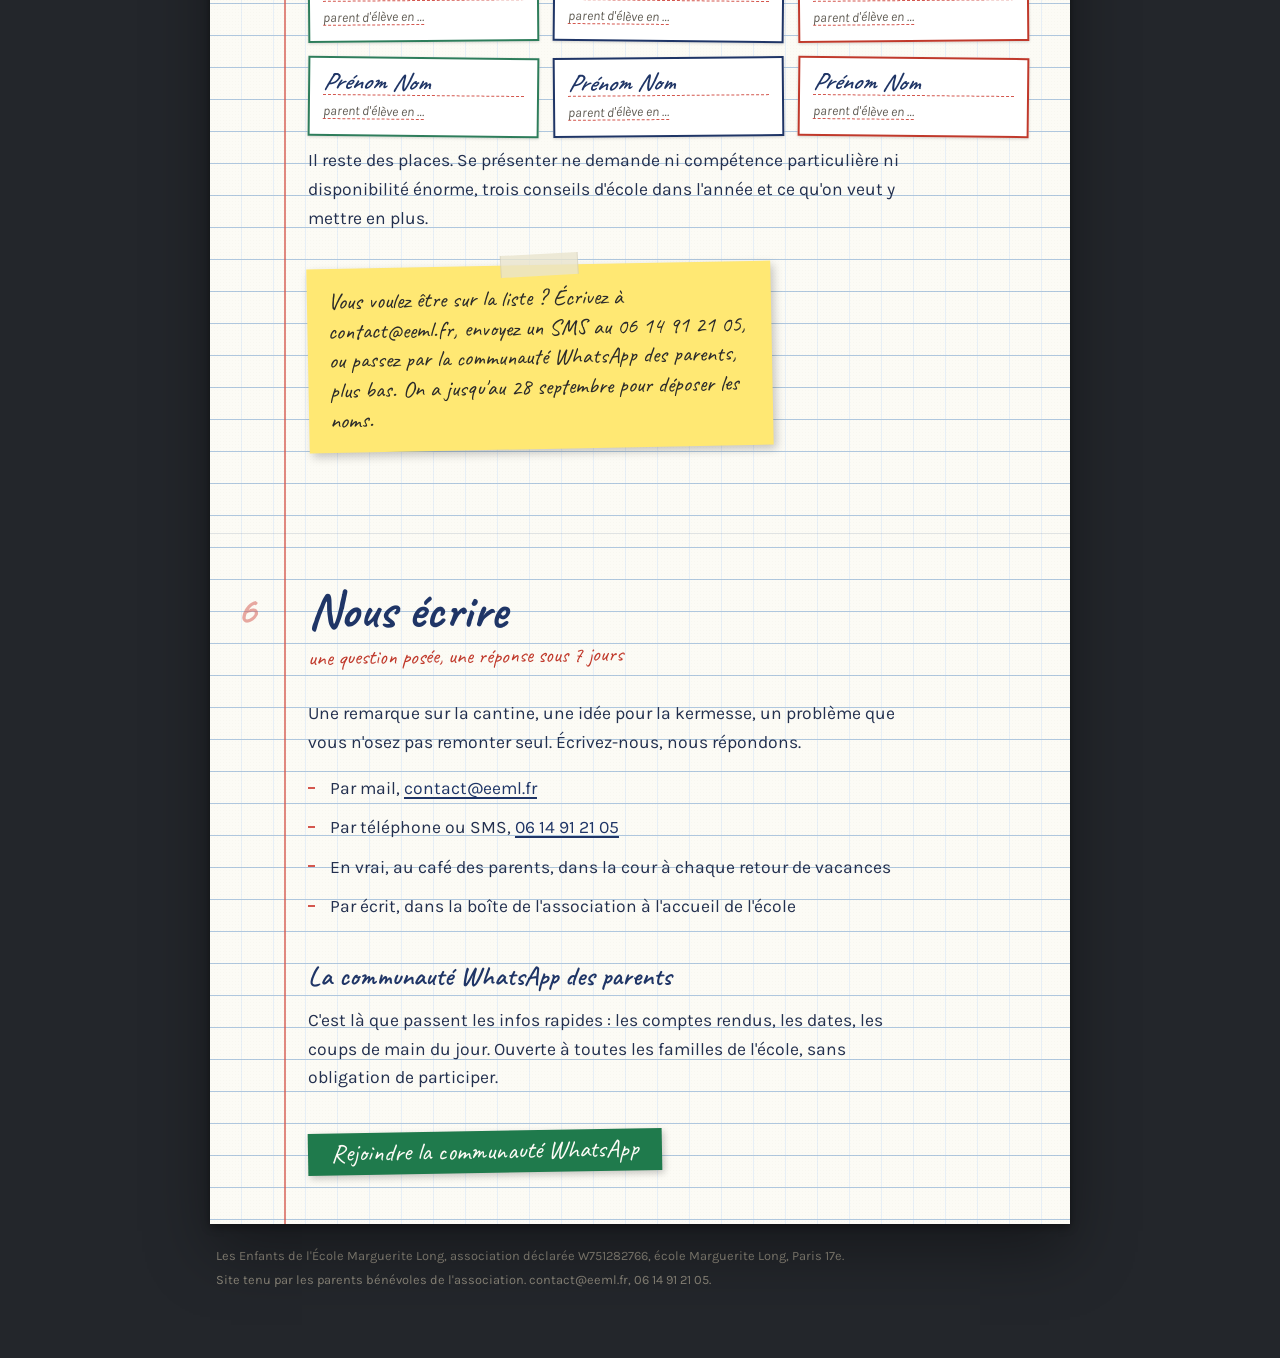
==== commit 08bc84c5: "Ajout de la section Pourquoi une association, avec les subventions" ====
--- a/index.html
+++ b/index.html
@@ -406,6 +406,13 @@
 
     <p>Avant nous, il n'y avait pas d'association de parents d'élèves à Marguerite Long. Des parents élus, oui, mais rien de structuré, rien qui survive à l'été.</p>
     <p>Nous l'avons déclarée début 2026 pour que les familles aient <span class="surligne">une voix organisée toute l'année</span>, et pas seulement trois réunions dans un couloir.</p>
+
+    <h3>Pourquoi une association</h3>
+    <p>Parce que les parents élus changent chaque année, et qu'avec eux disparaissent les dossiers en cours, les demandes restées sans réponse. Chaque rentrée, on recommence à zéro.</p>
+    <p>Une association, elle, ne disparaît pas au mois de juin. Elle garde la mémoire de ce qui a été demandé, à qui, et quand. Elle peut relancer un an plus tard, courriers en main.</p>
+    <p>Elle peut aussi ce que des parents isolés ne peuvent pas. Ouvrir un compte au nom des familles. <strong>Demander des subventions</strong>, auprès de la mairie du 17e, de la Ville de Paris, de la CAF, et solliciter le mécénat des entreprises du quartier. Porter un projet au budget participatif. Se présenter devant l'administration comme un interlocuteur qui existe juridiquement.</p>
+    <p><span class="surligne">Chaque euro obtenu revient aux enfants de l'école.</span> Des sorties et des projets de classe, du matériel, une cour plus vivable, un fonds pour qu'aucune famille ne renonce faute de moyens. Et chaque euro sera publié, d'où il vient et où il va.</p>
+    <p>Enfin, une association oblige à rendre des comptes. Des statuts, un bureau, une assemblée générale, un budget public. Si nous ne tenons pas nos engagements, vous avez les moyens de nous le dire, et de nous remplacer.</p>
 
     <div class="postit">
       <p>Une association déclarée, ça veut dire des statuts, un compte bancaire, un bureau. Et surtout quelqu'un à qui vous pouvez demander des comptes.</p>
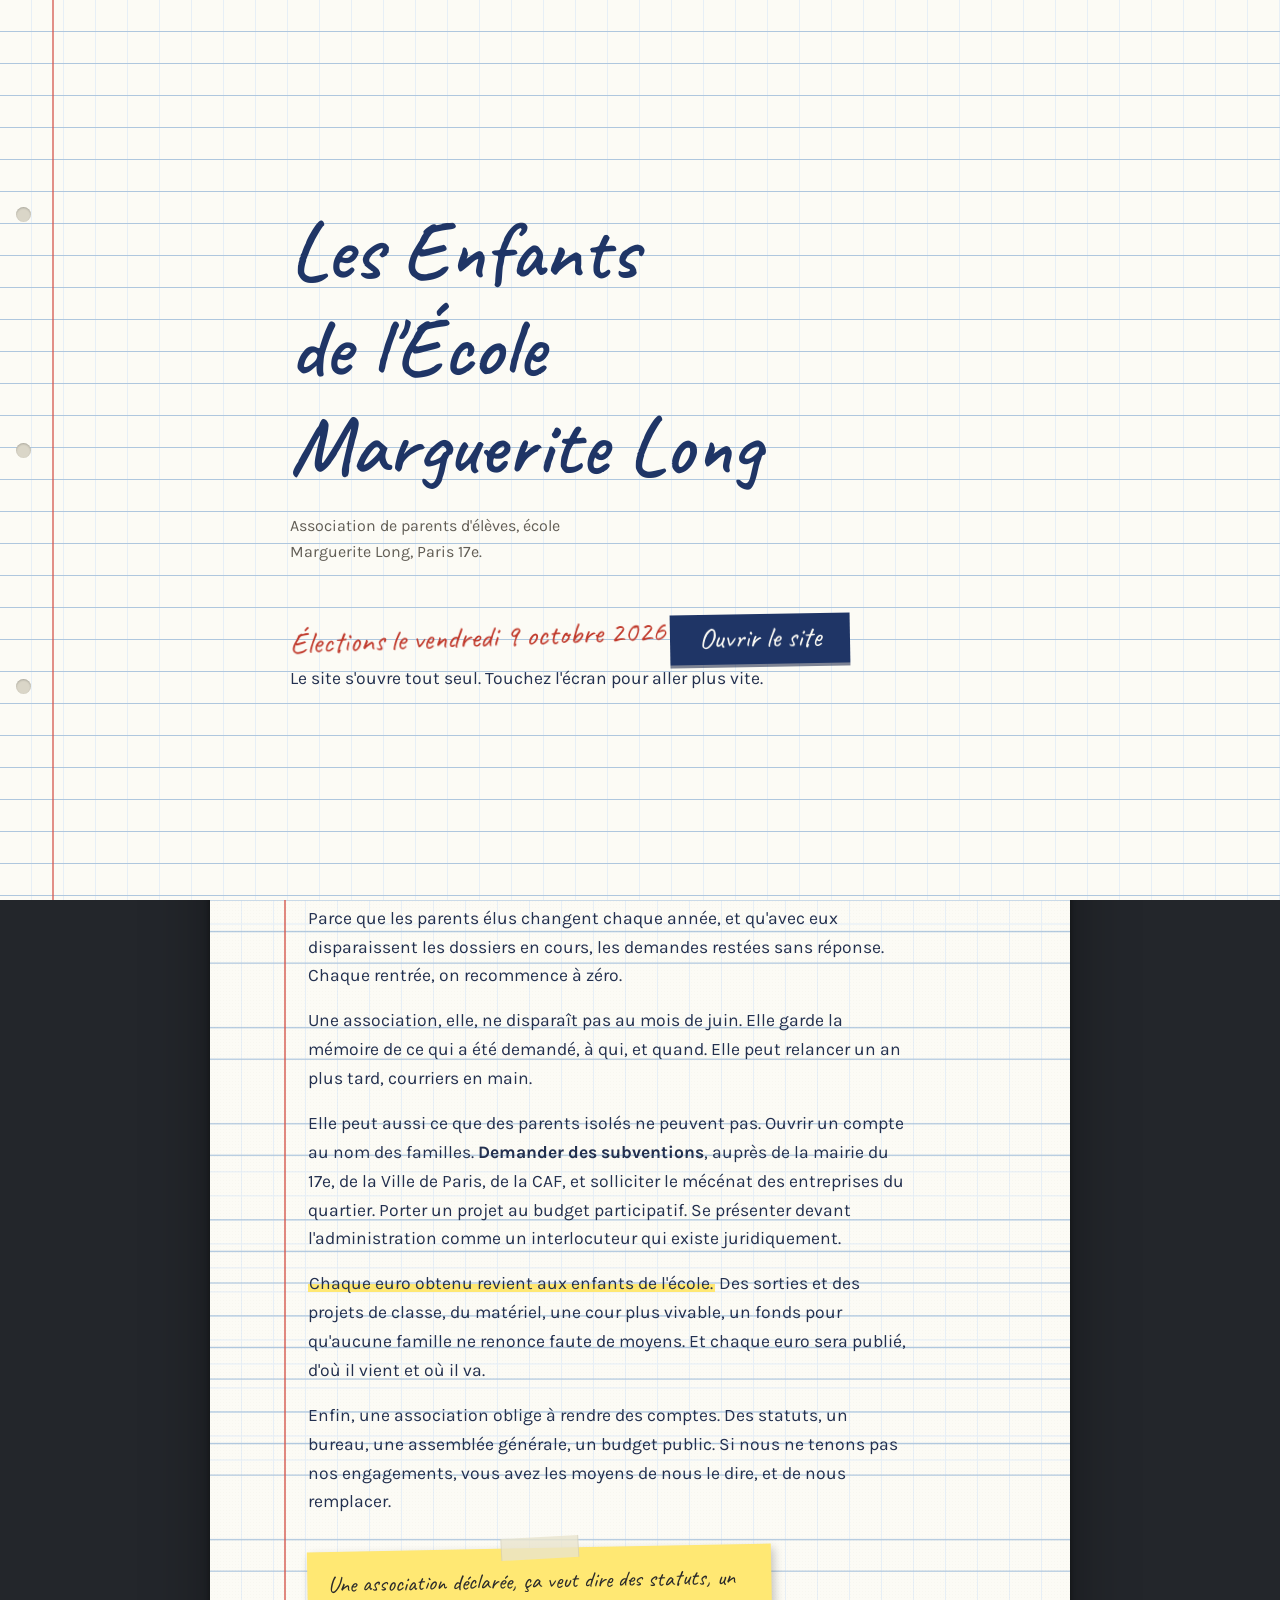
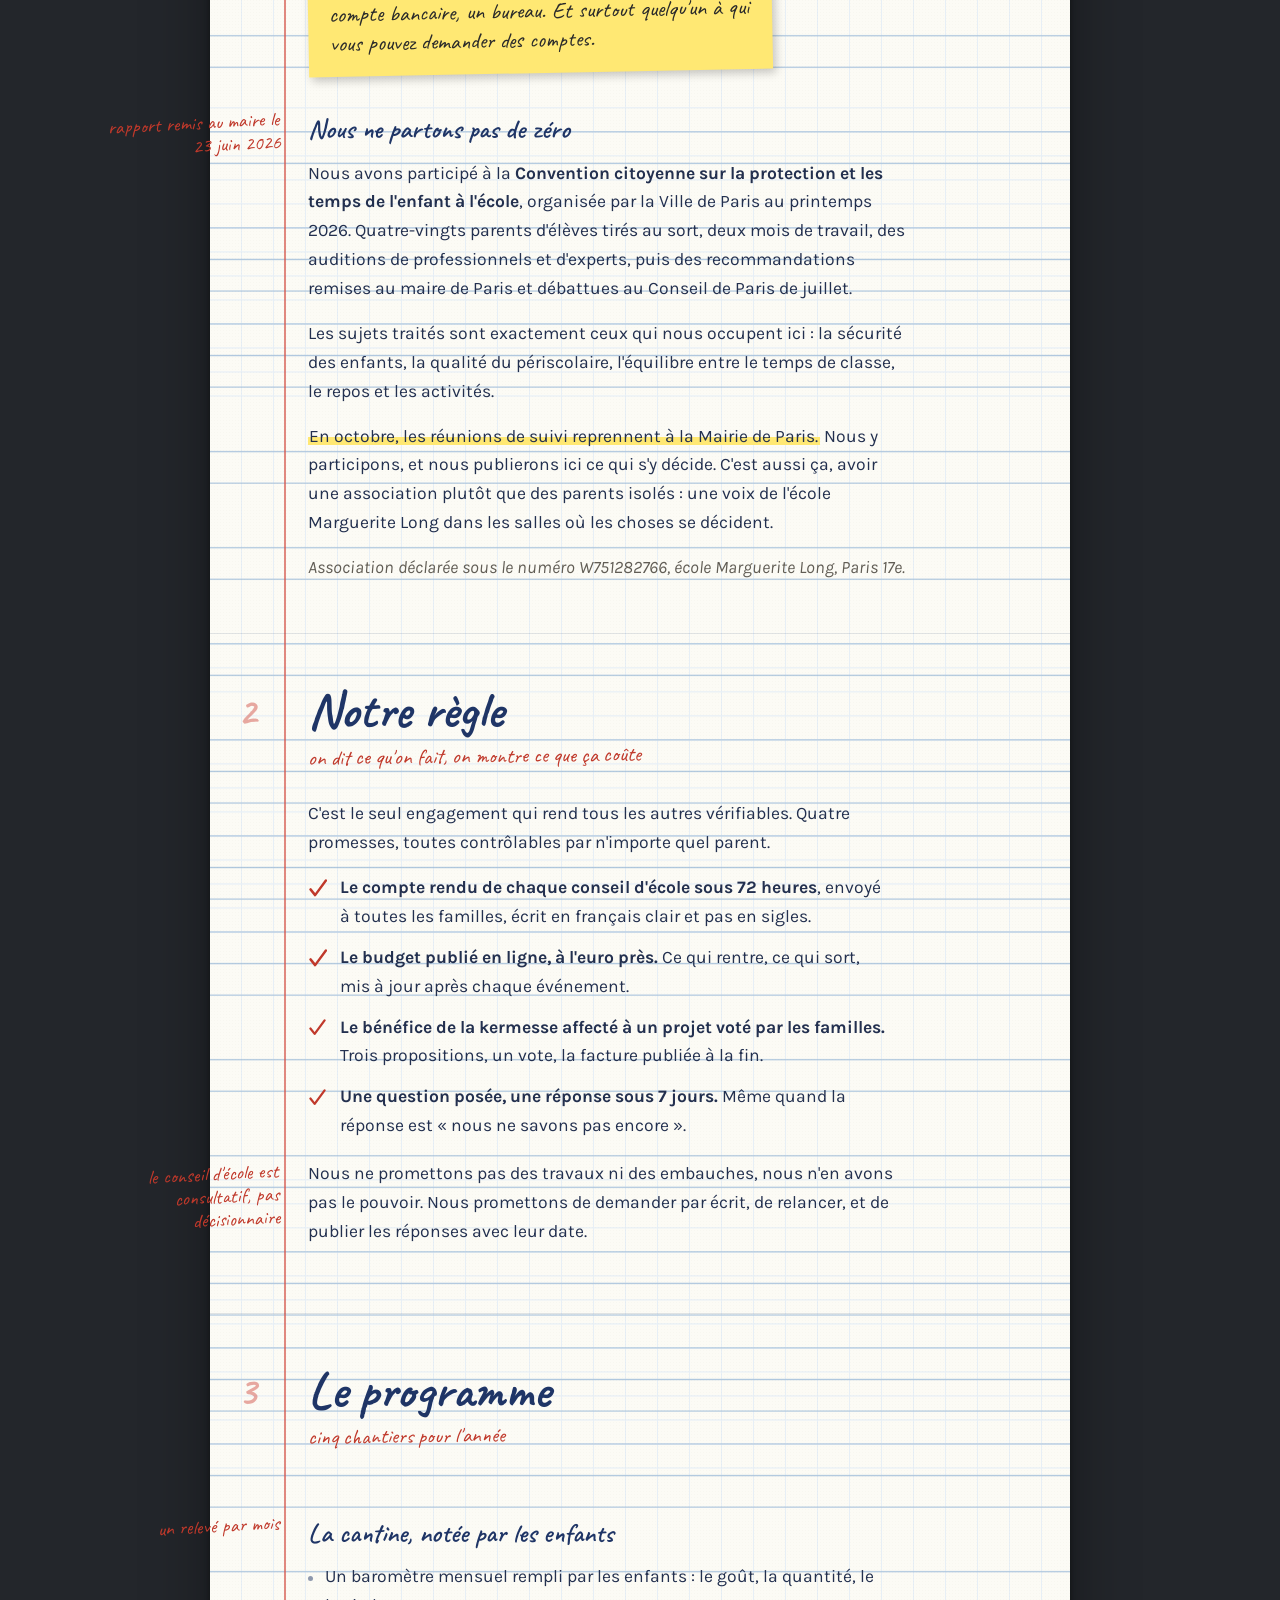
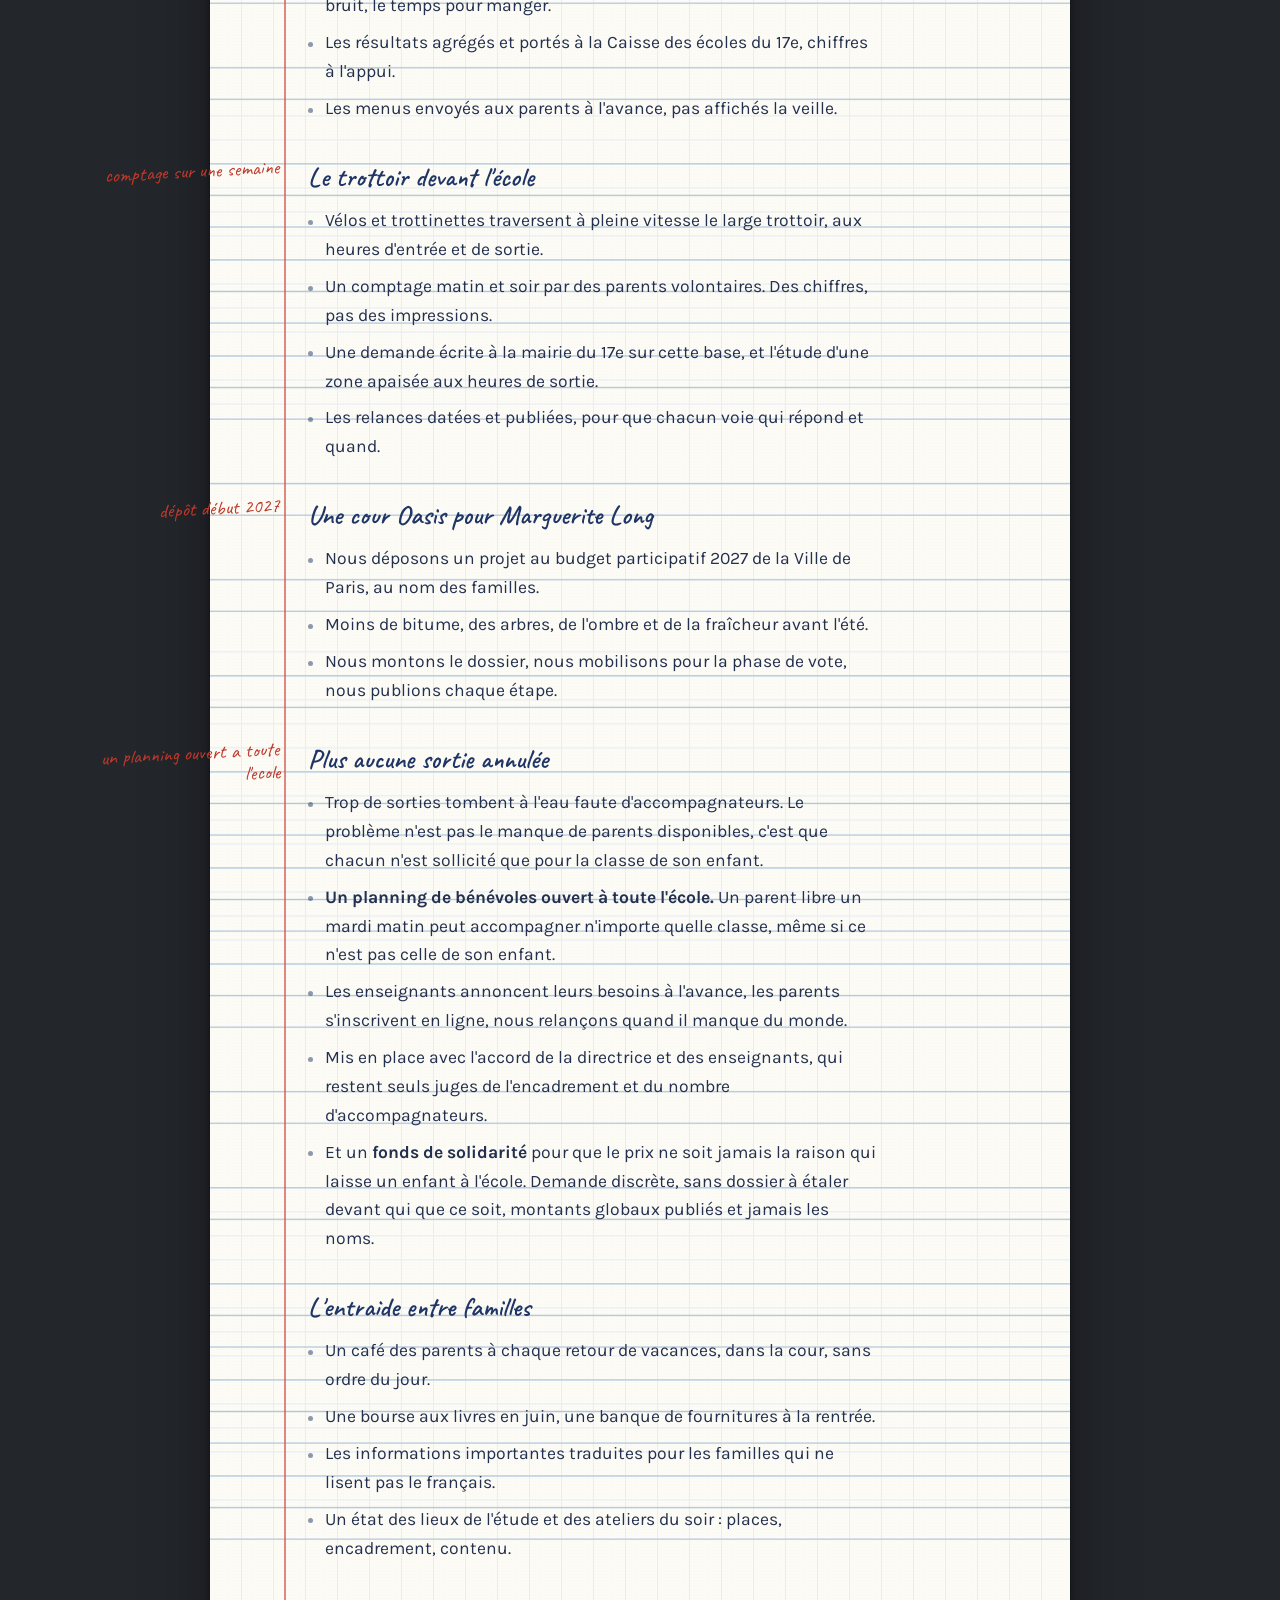
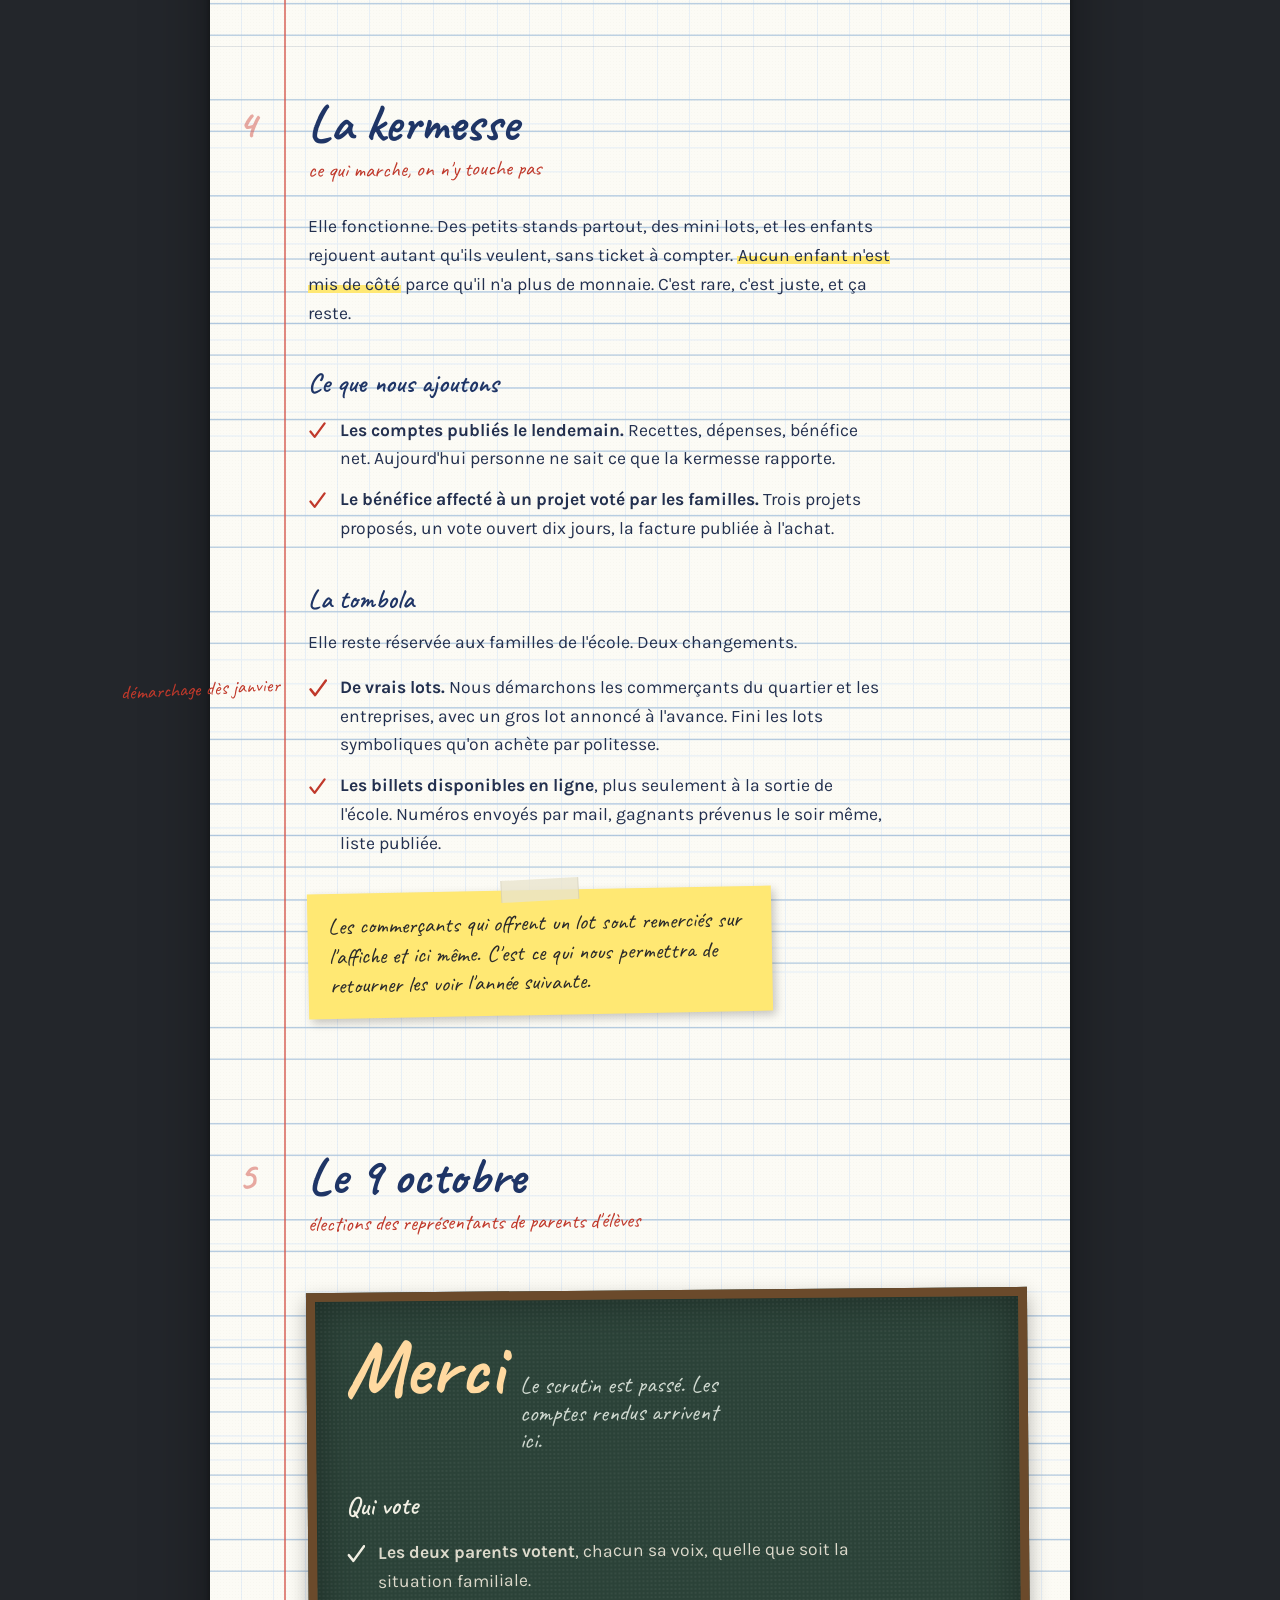
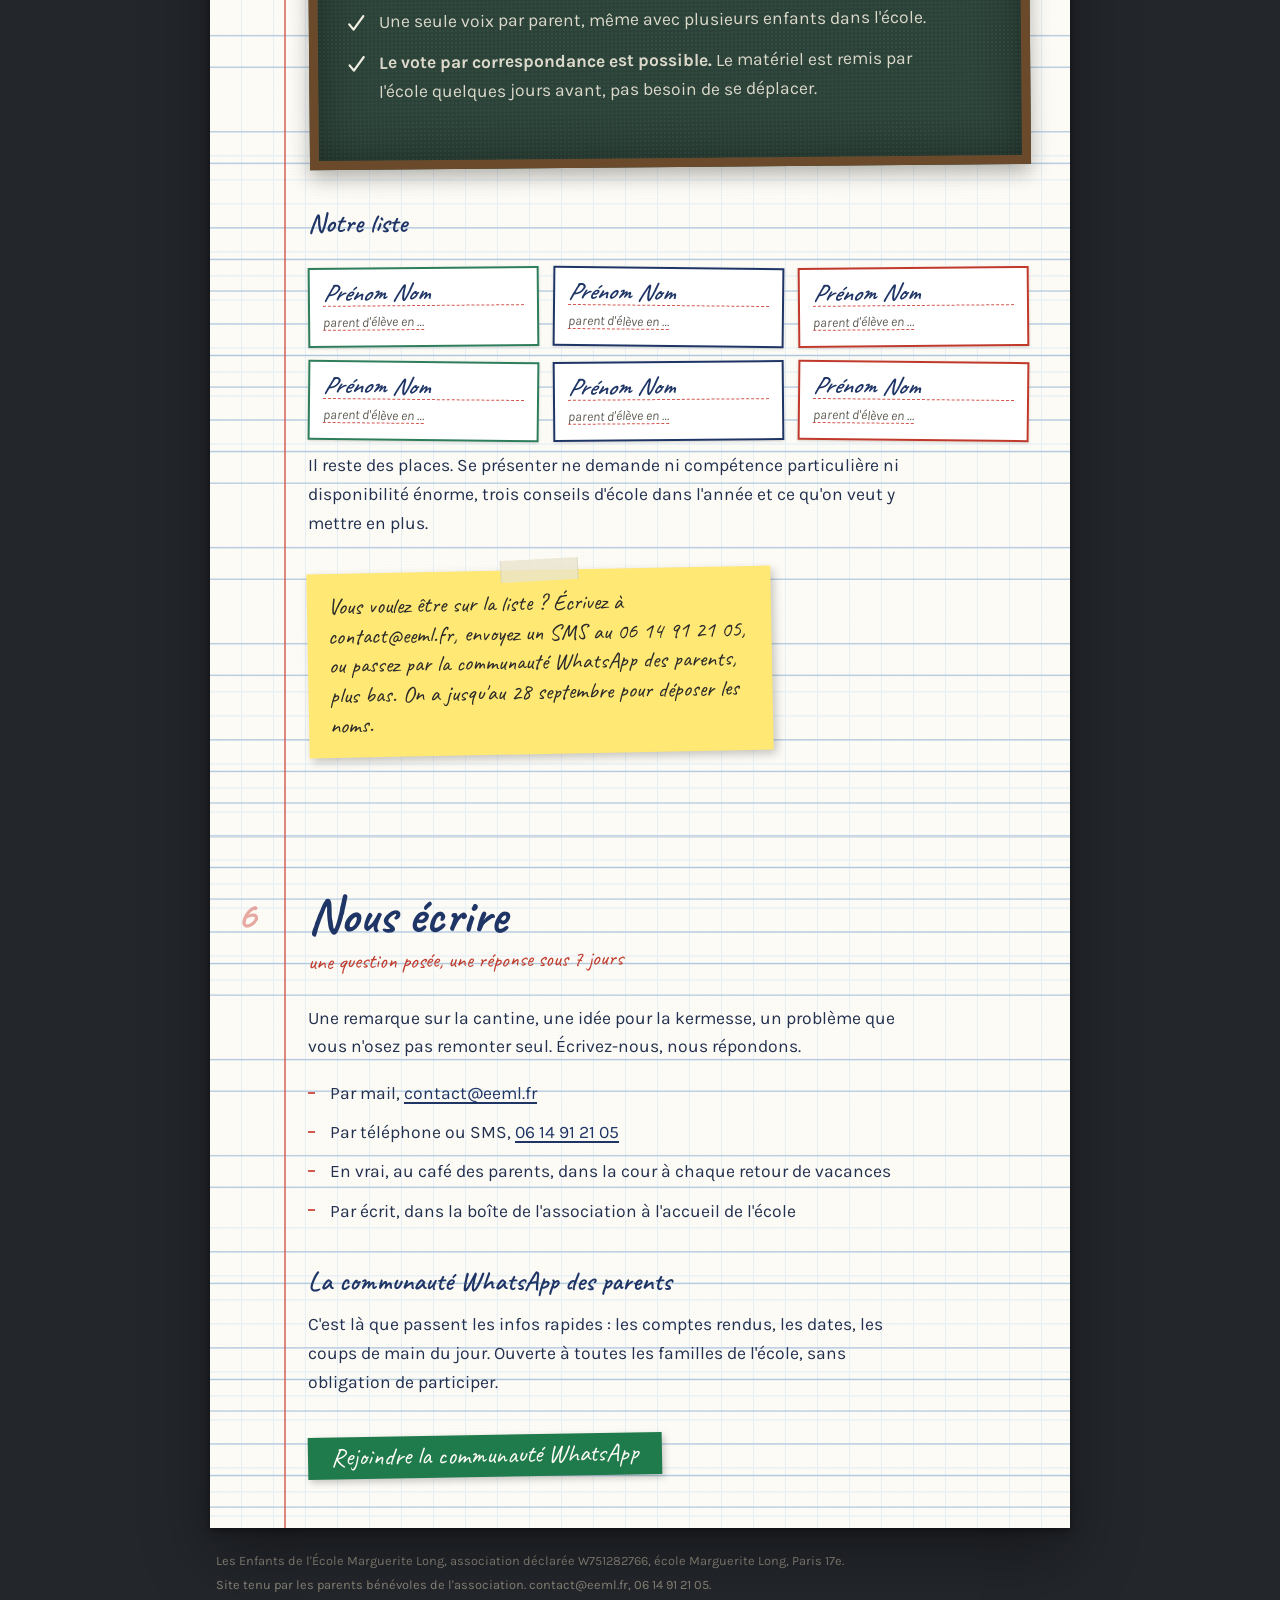
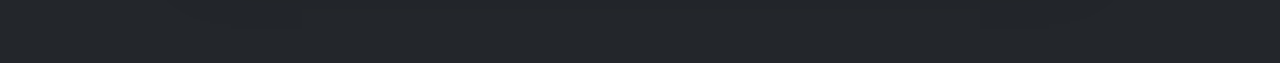
==== commit 47cd4c98: "Nouveau chantier : planning de benevoles accompagnateurs pour les sorties" ====
--- a/index.html
+++ b/index.html
@@ -485,12 +485,15 @@
       </ul>
     </div>
 
-    <div class="axe">
-      <h3>Aucune sortie ratée pour une question d'argent</h3>
+    <div class="axe porte-note">
+      <span class="note">un planning ouvert a toute l'ecole</span>
+      <h3>Plus aucune sortie annulée</h3>
       <ul>
-        <li>Un fonds de solidarité alimenté par l'association pour les sorties et les projets de classe.</li>
-        <li>Demande discrète, sans dossier ni justificatif à étaler devant qui que ce soit.</li>
-        <li>Montants globaux publiés, jamais les noms.</li>
+        <li>Trop de sorties tombent à l'eau faute d'accompagnateurs. Le problème n'est pas le manque de parents disponibles, c'est que chacun n'est sollicité que pour la classe de son enfant.</li>
+        <li><strong>Un planning de bénévoles ouvert à toute l'école.</strong> Un parent libre un mardi matin peut accompagner n'importe quelle classe, même si ce n'est pas celle de son enfant.</li>
+        <li>Les enseignants annoncent leurs besoins à l'avance, les parents s'inscrivent en ligne, nous relançons quand il manque du monde.</li>
+        <li>Mis en place avec l'accord de la directrice et des enseignants, qui restent seuls juges de l'encadrement et du nombre d'accompagnateurs.</li>
+        <li>Et un <strong>fonds de solidarité</strong> pour que le prix ne soit jamais la raison qui laisse un enfant à l'école. Demande discrète, sans dossier à étaler devant qui que ce soit, montants globaux publiés et jamais les noms.</li>
       </ul>
     </div>
 
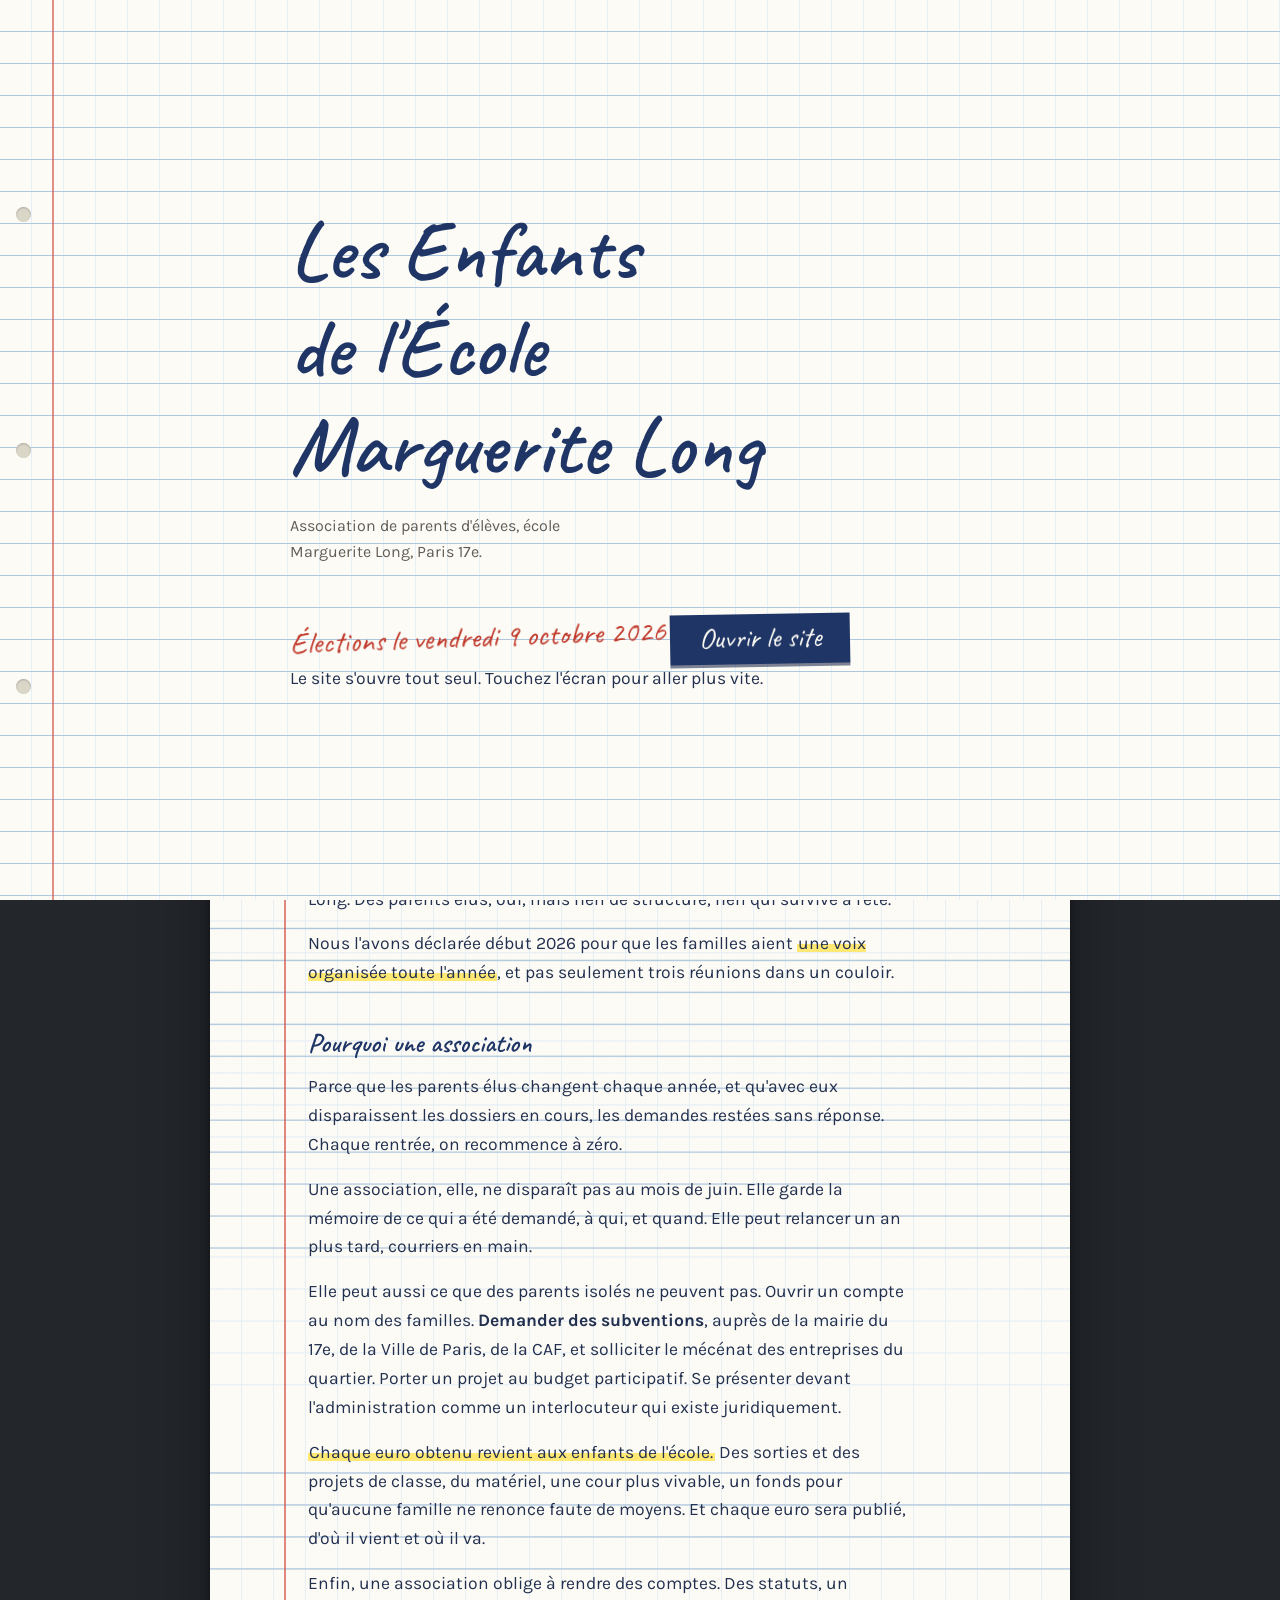
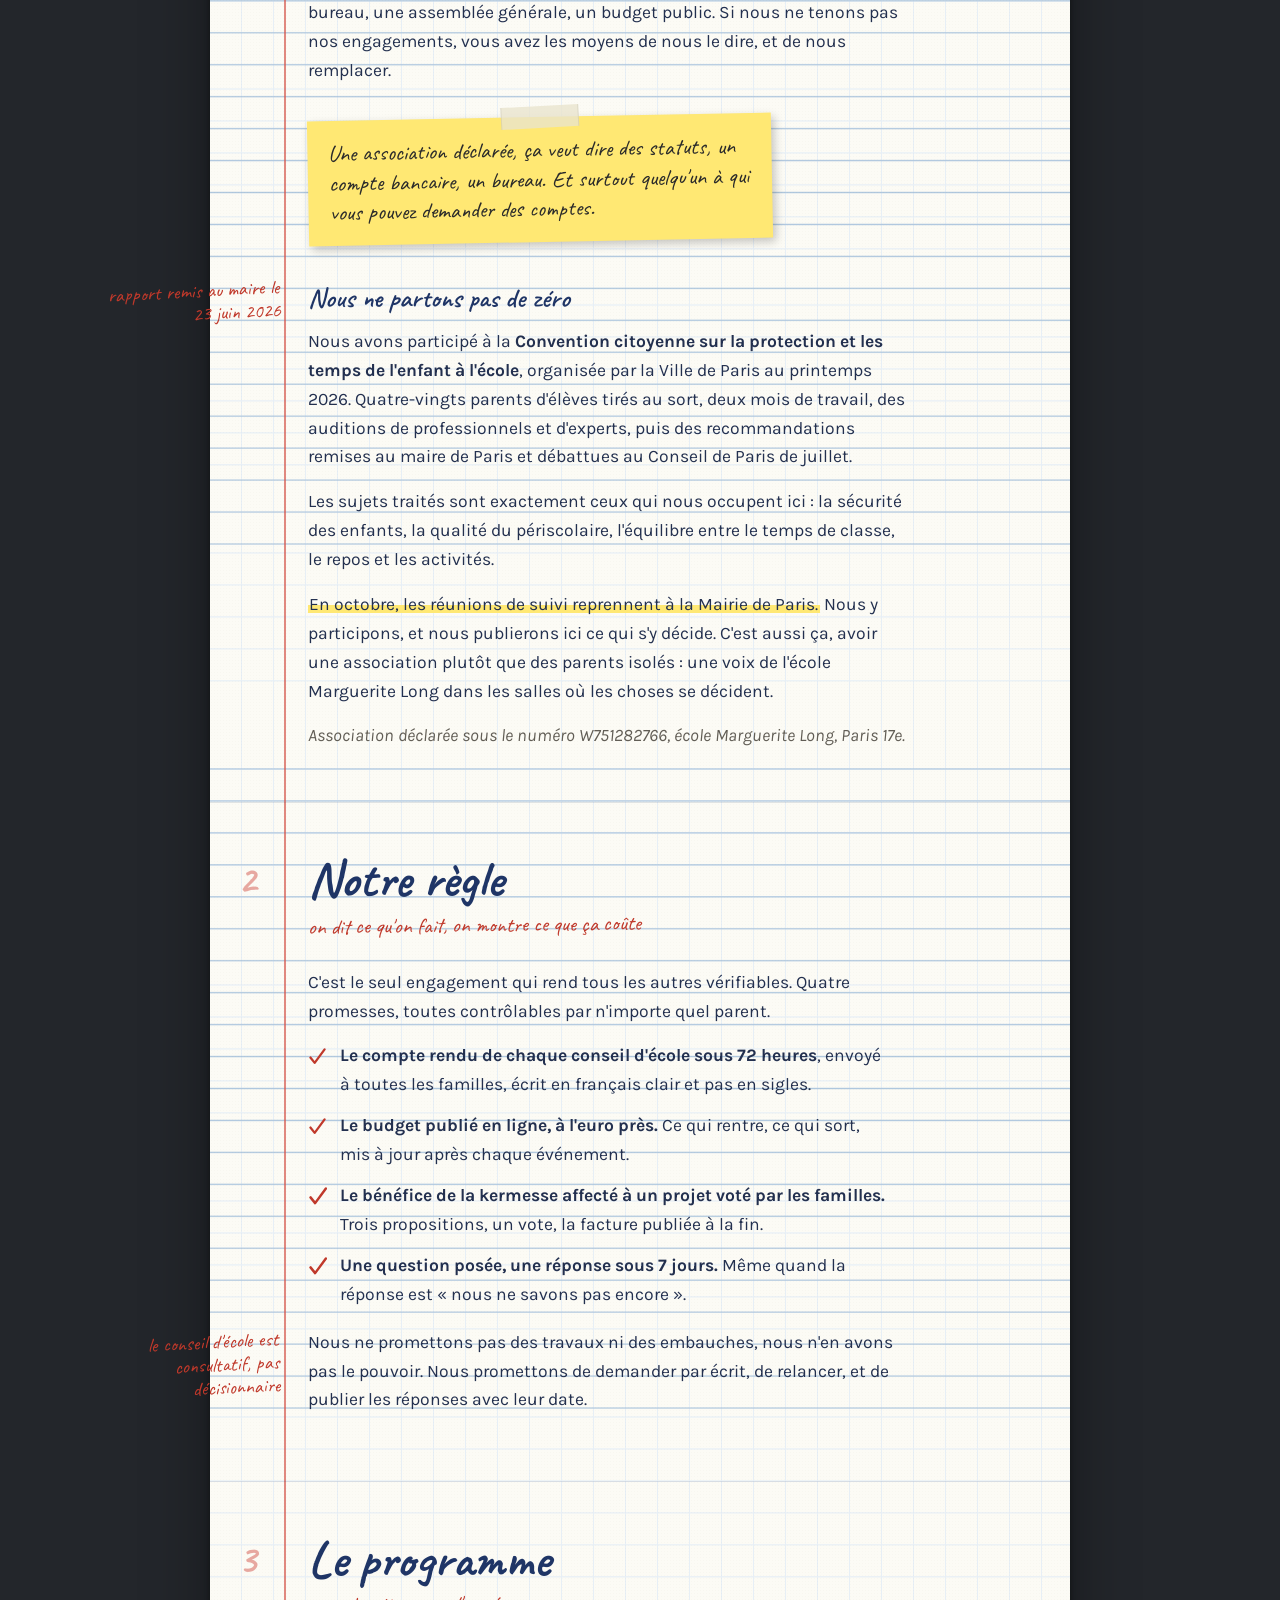
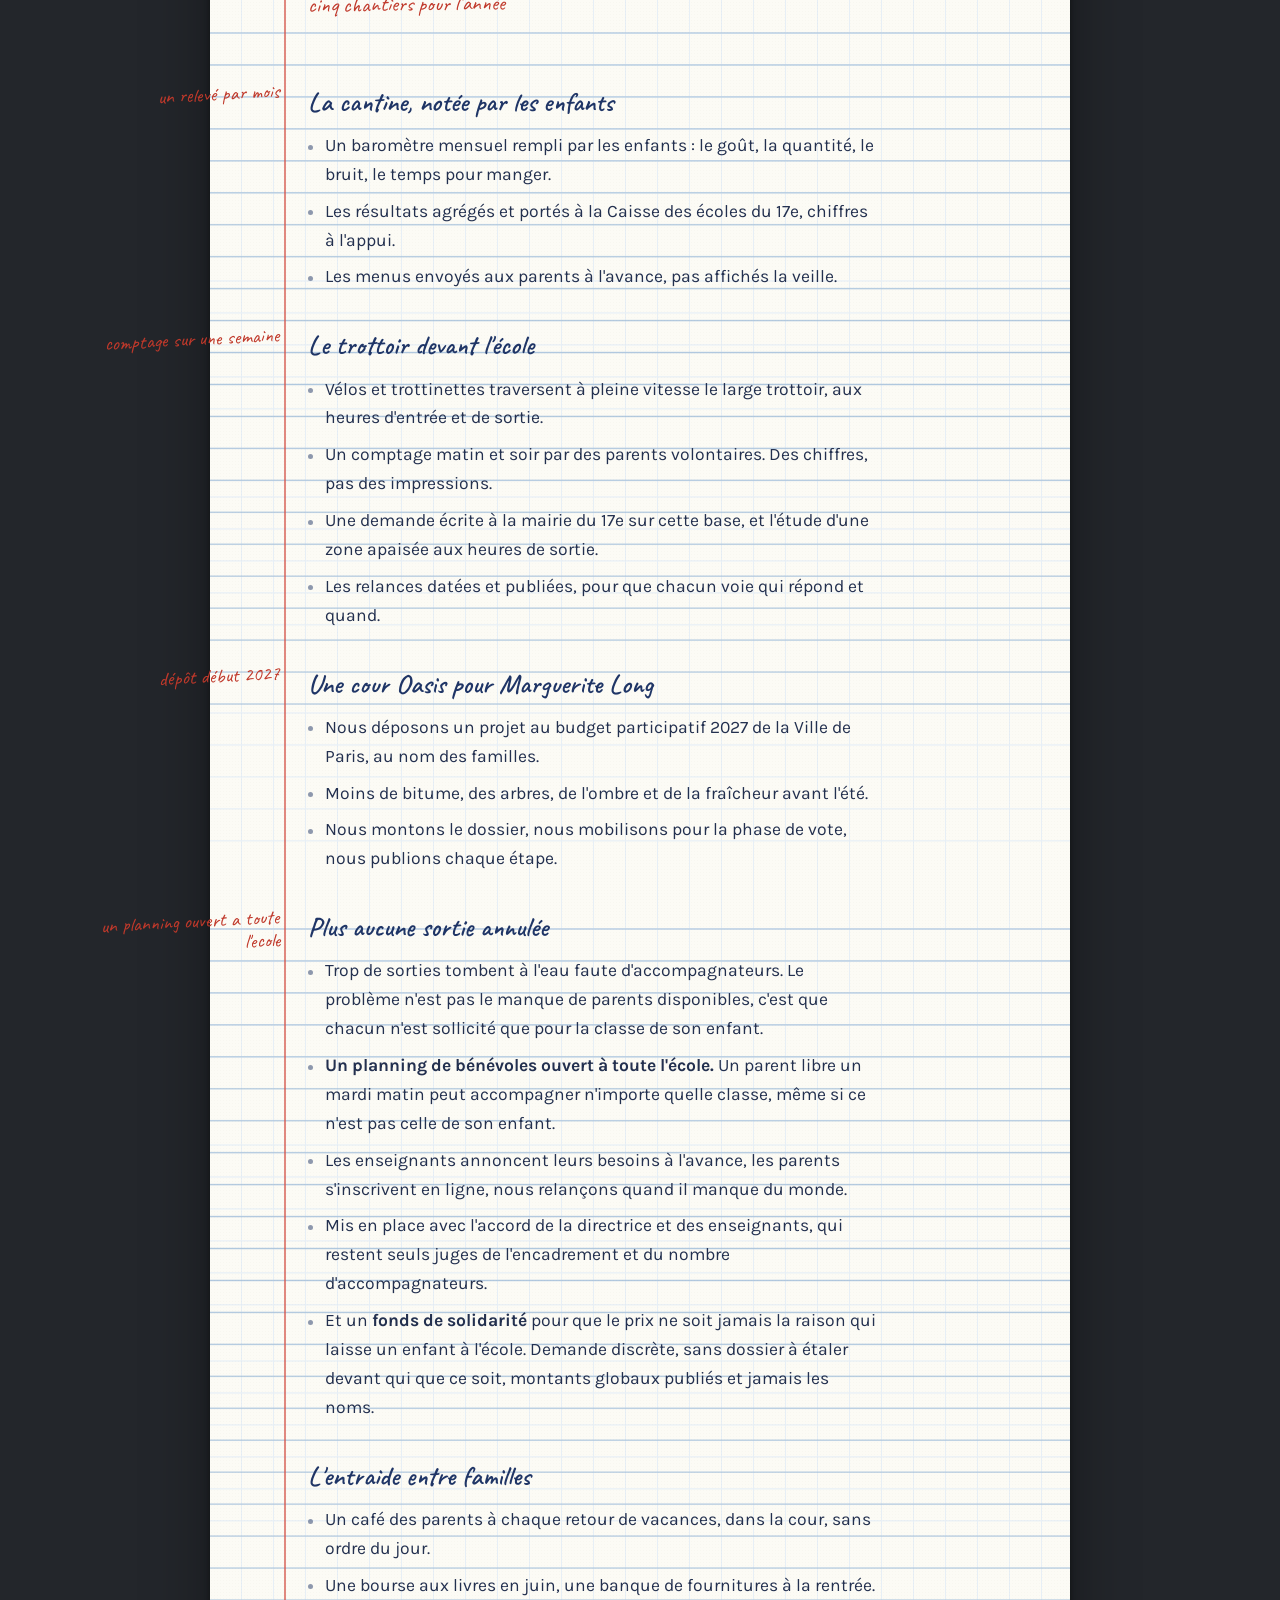
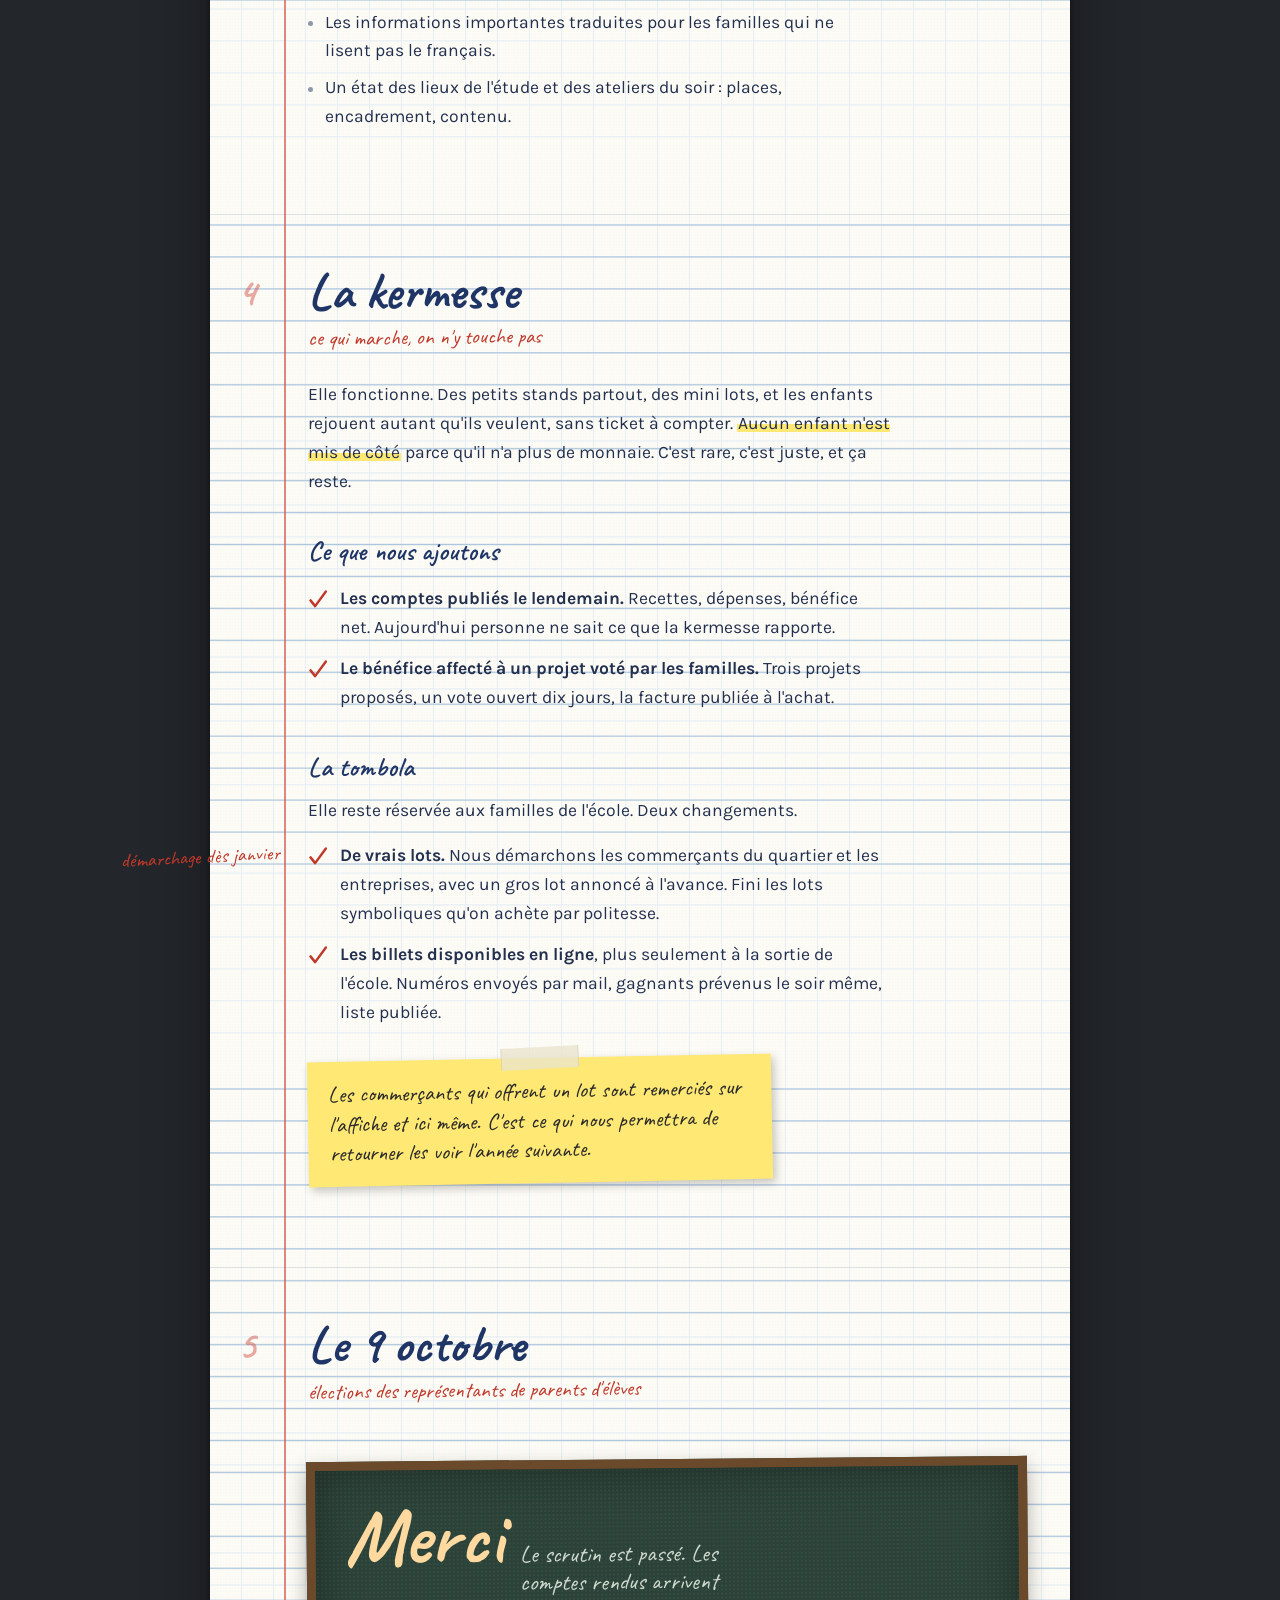
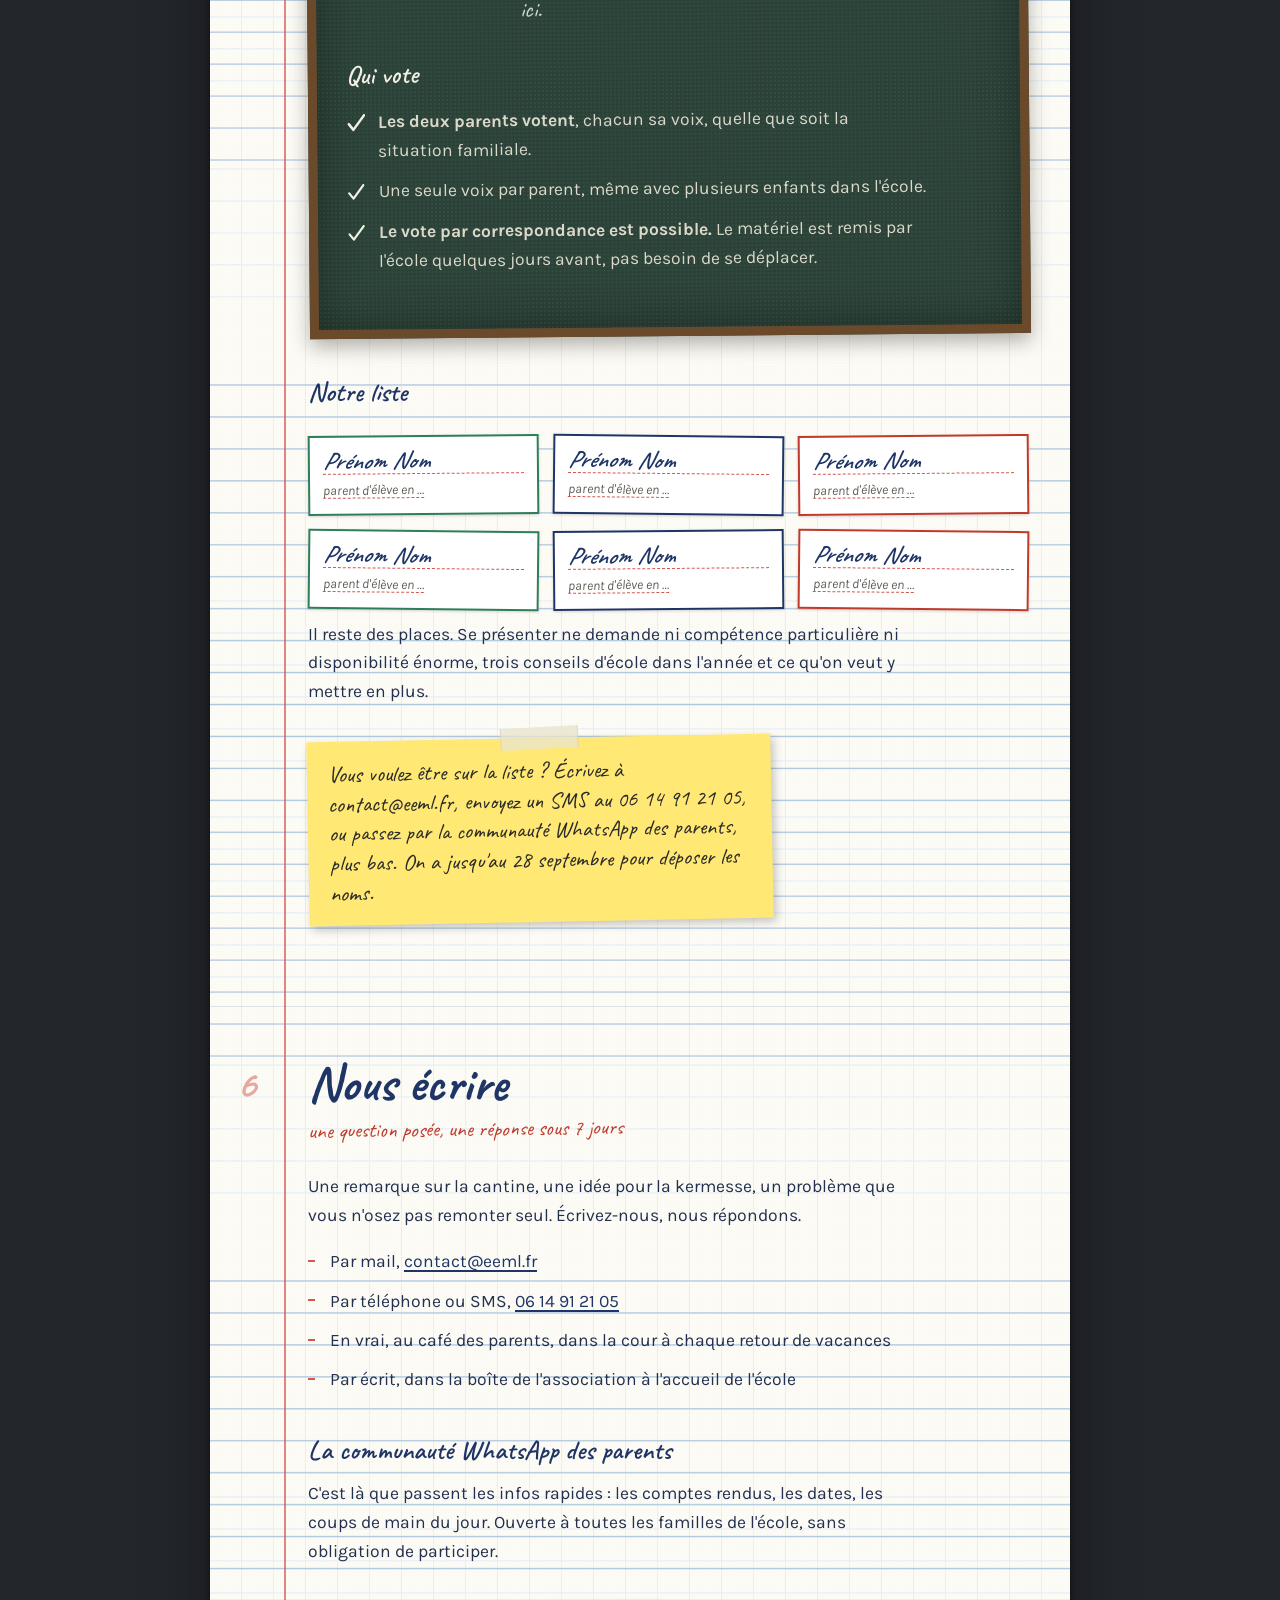
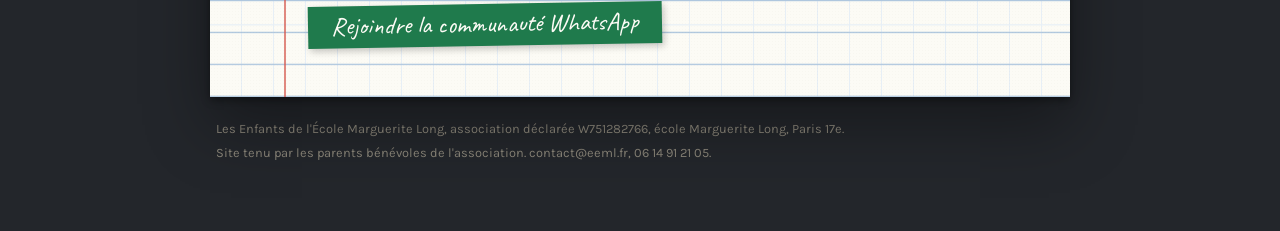
==== commit ec2a2ac1: "Photo de l ecole plus grande, servie en fichier separe" ====
--- a/index.html
+++ b/index.html
@@ -181,12 +181,12 @@
 
 .photo{
   position:relative;z-index:3;
-  margin:2.6rem 2.6rem 0 calc(var(--gouttiere) + 1.5rem);
-  background:#fff;padding:.7rem .7rem 0;
+  margin:2.4rem 1.1rem 0 calc(var(--gouttiere) + .5rem);
+  background:#fff;padding:.6rem .6rem 0;
   box-shadow:0 5px 16px rgba(0,0,0,.28);
   transform:rotate(-.7deg);
 }
-.photo img{display:block;width:100%;height:auto;aspect-ratio:2.05/1;object-fit:cover}
+.photo img{display:block;width:100%;height:auto;aspect-ratio:1.443/1;object-fit:cover}
 .photo figcaption{
   font-family:'Caveat',cursive;font-size:1.3rem;color:#4A463E;
   padding:.4rem .3rem .5rem;text-align:center;line-height:1.15;
@@ -327,7 +327,7 @@
   .reliure i{width:11px;height:11px}
   .num{font-size:1.7rem}
   .tableau{padding:1.5rem 1.1rem;border-width:7px}
-  .photo{margin:1.6rem 1.1rem 0 calc(var(--gouttiere) + .9rem);padding:.45rem .45rem 0}
+  .photo{margin:1.5rem .5rem 0 calc(var(--gouttiere) + .35rem);padding:.4rem .4rem 0}
   .photo::before,.photo::after{width:56px;height:20px;top:-10px}
   .photo::before{left:-12px}
   .photo::after{right:-12px}
@@ -395,7 +395,7 @@
   <div class="filet"></div>
 
   <figure class="photo">
-    <img src="[data-uri]" alt="L'école Marguerite Long vue de la rue, façade en brique rouge et grandes baies vitrées">
+    <img src="/ecole.webp" alt="L'école Marguerite Long vue de la rue, façade en brique rouge et grandes baies vitrées">
     <figcaption>Notre école, Marguerite Long, Paris 17e</figcaption>
   </figure>
 
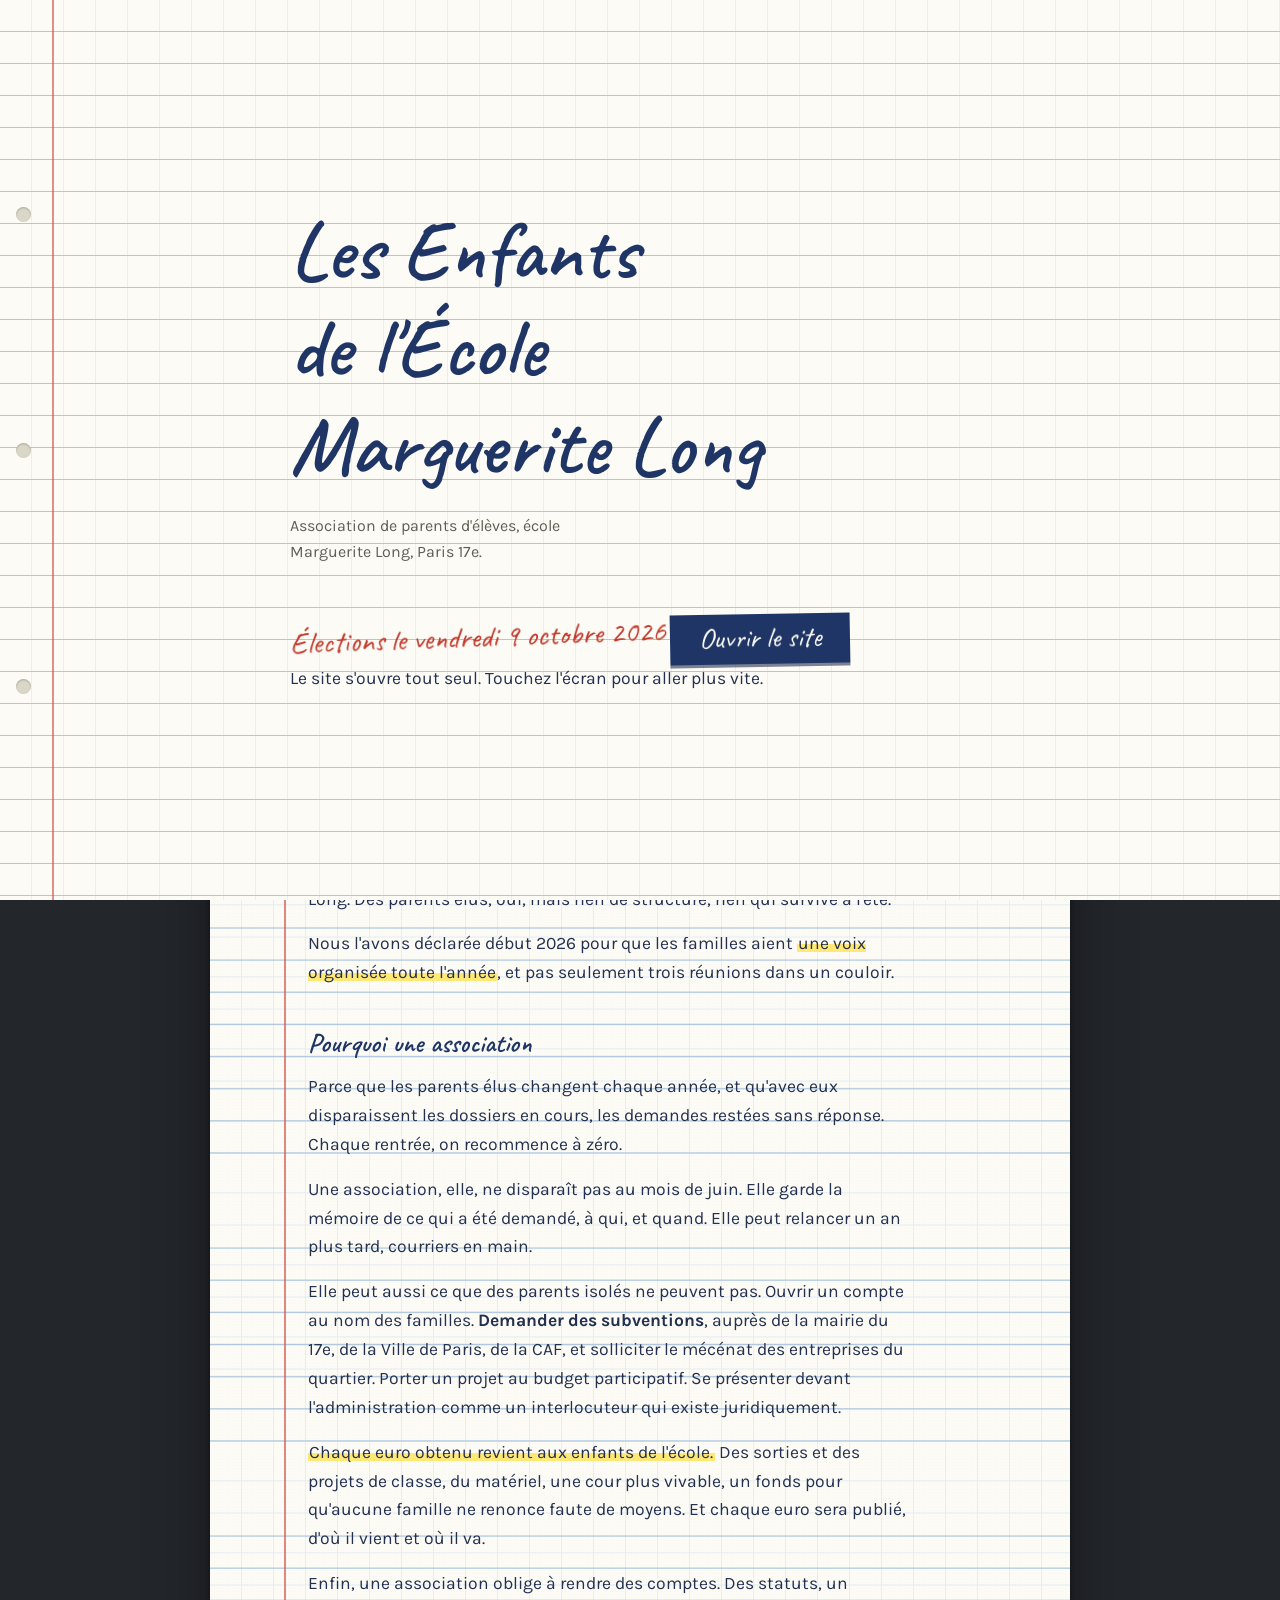
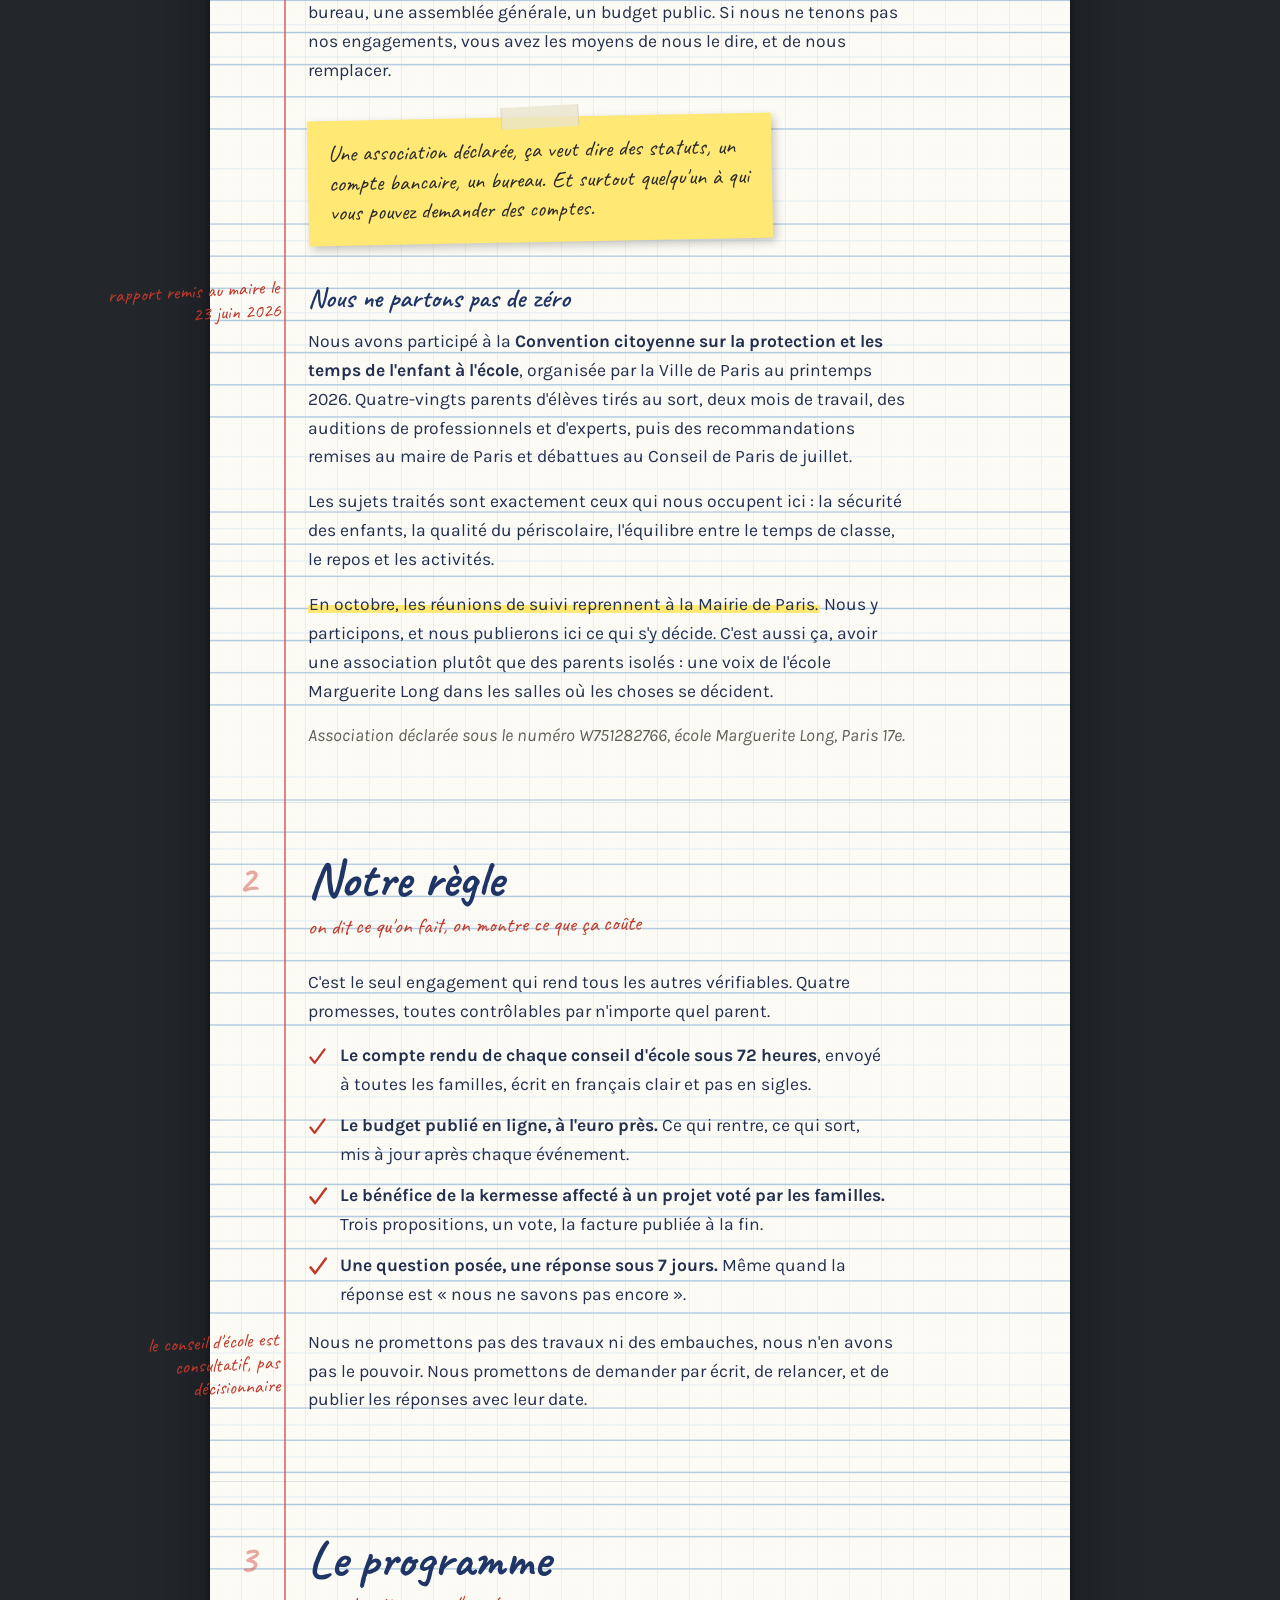
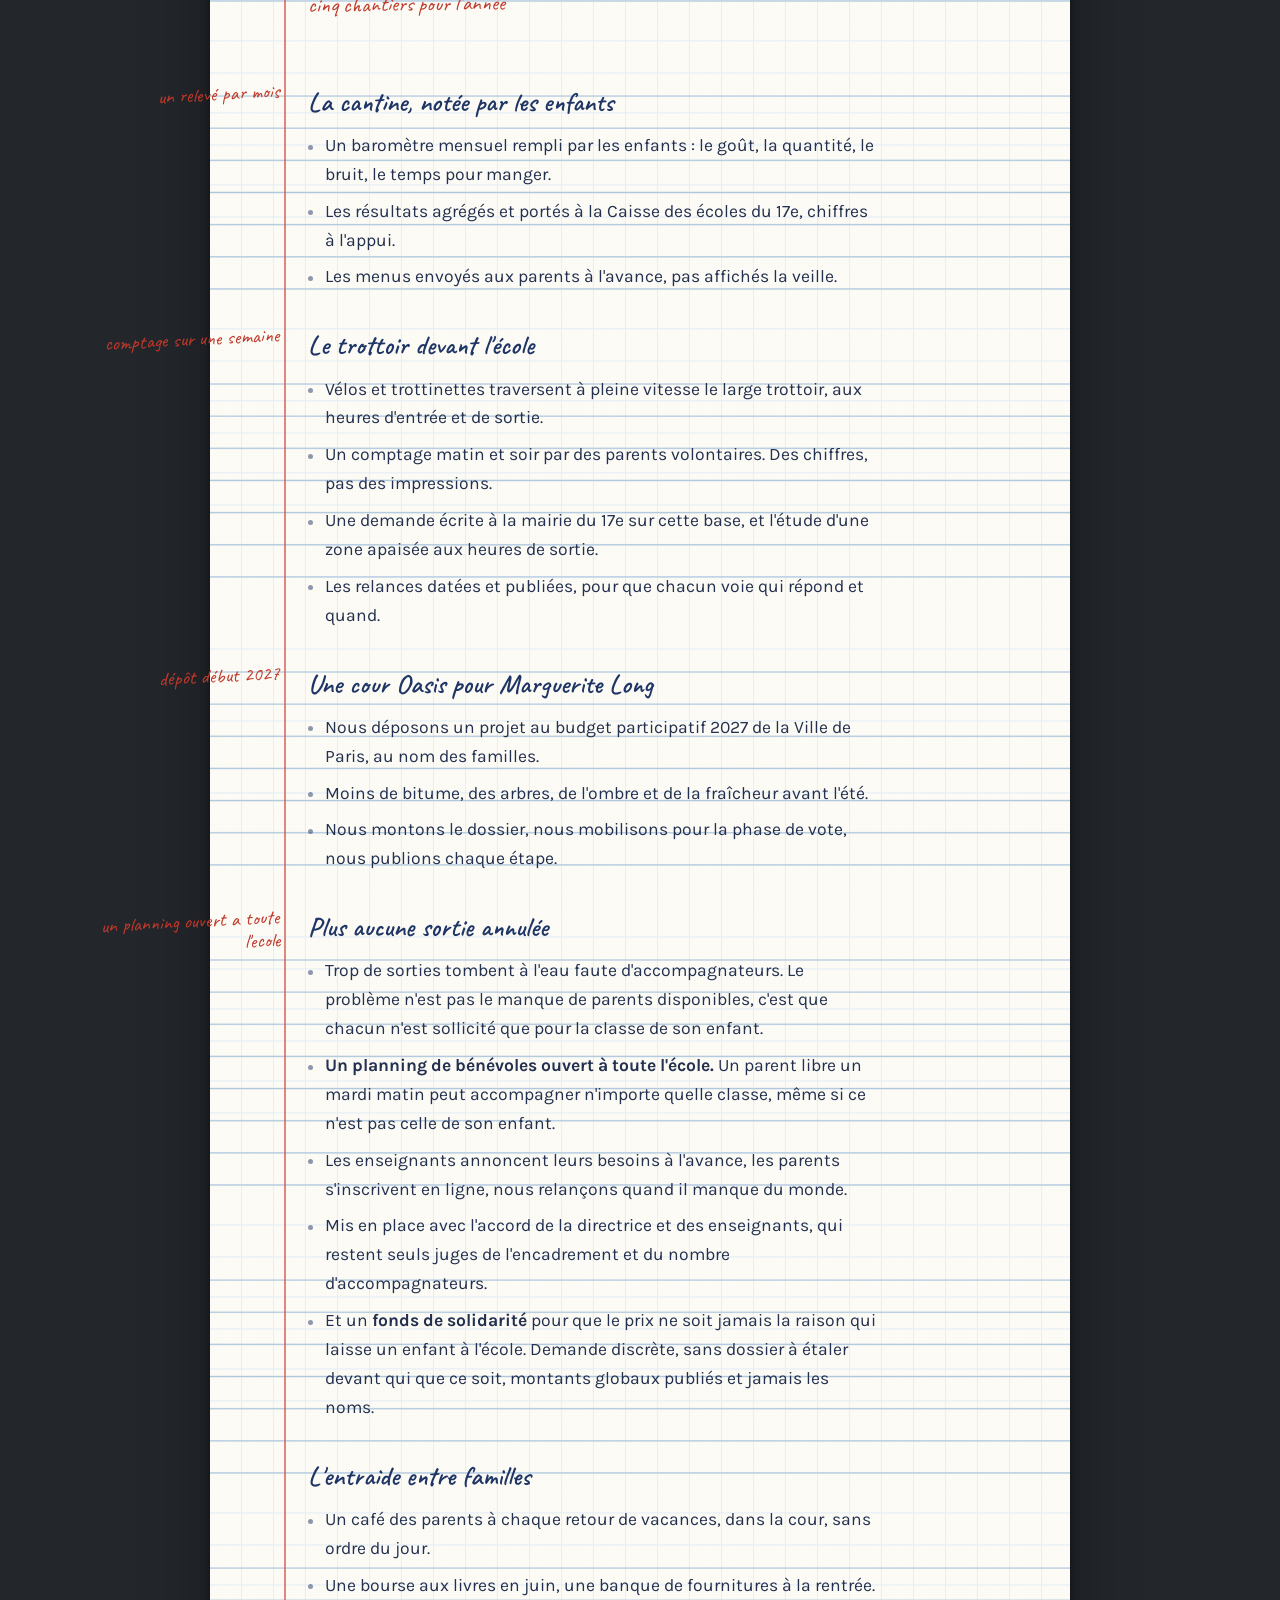
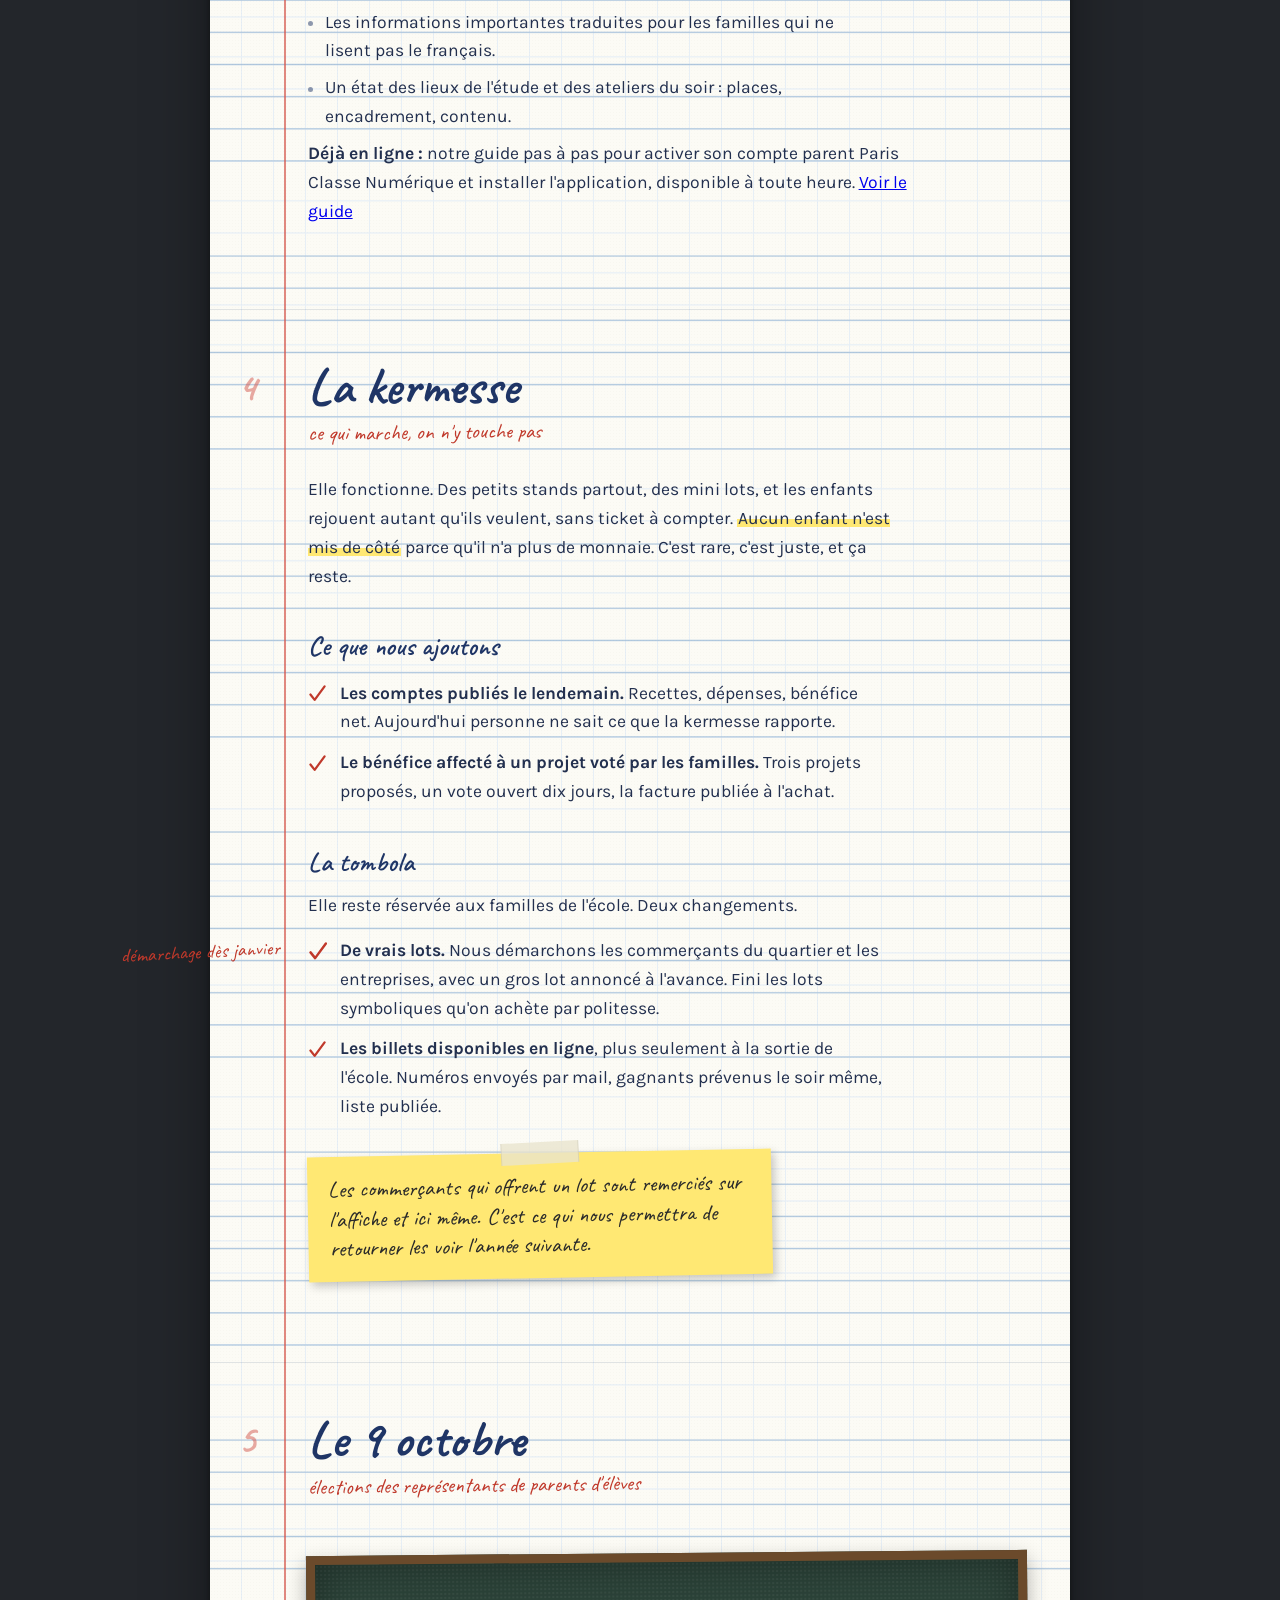
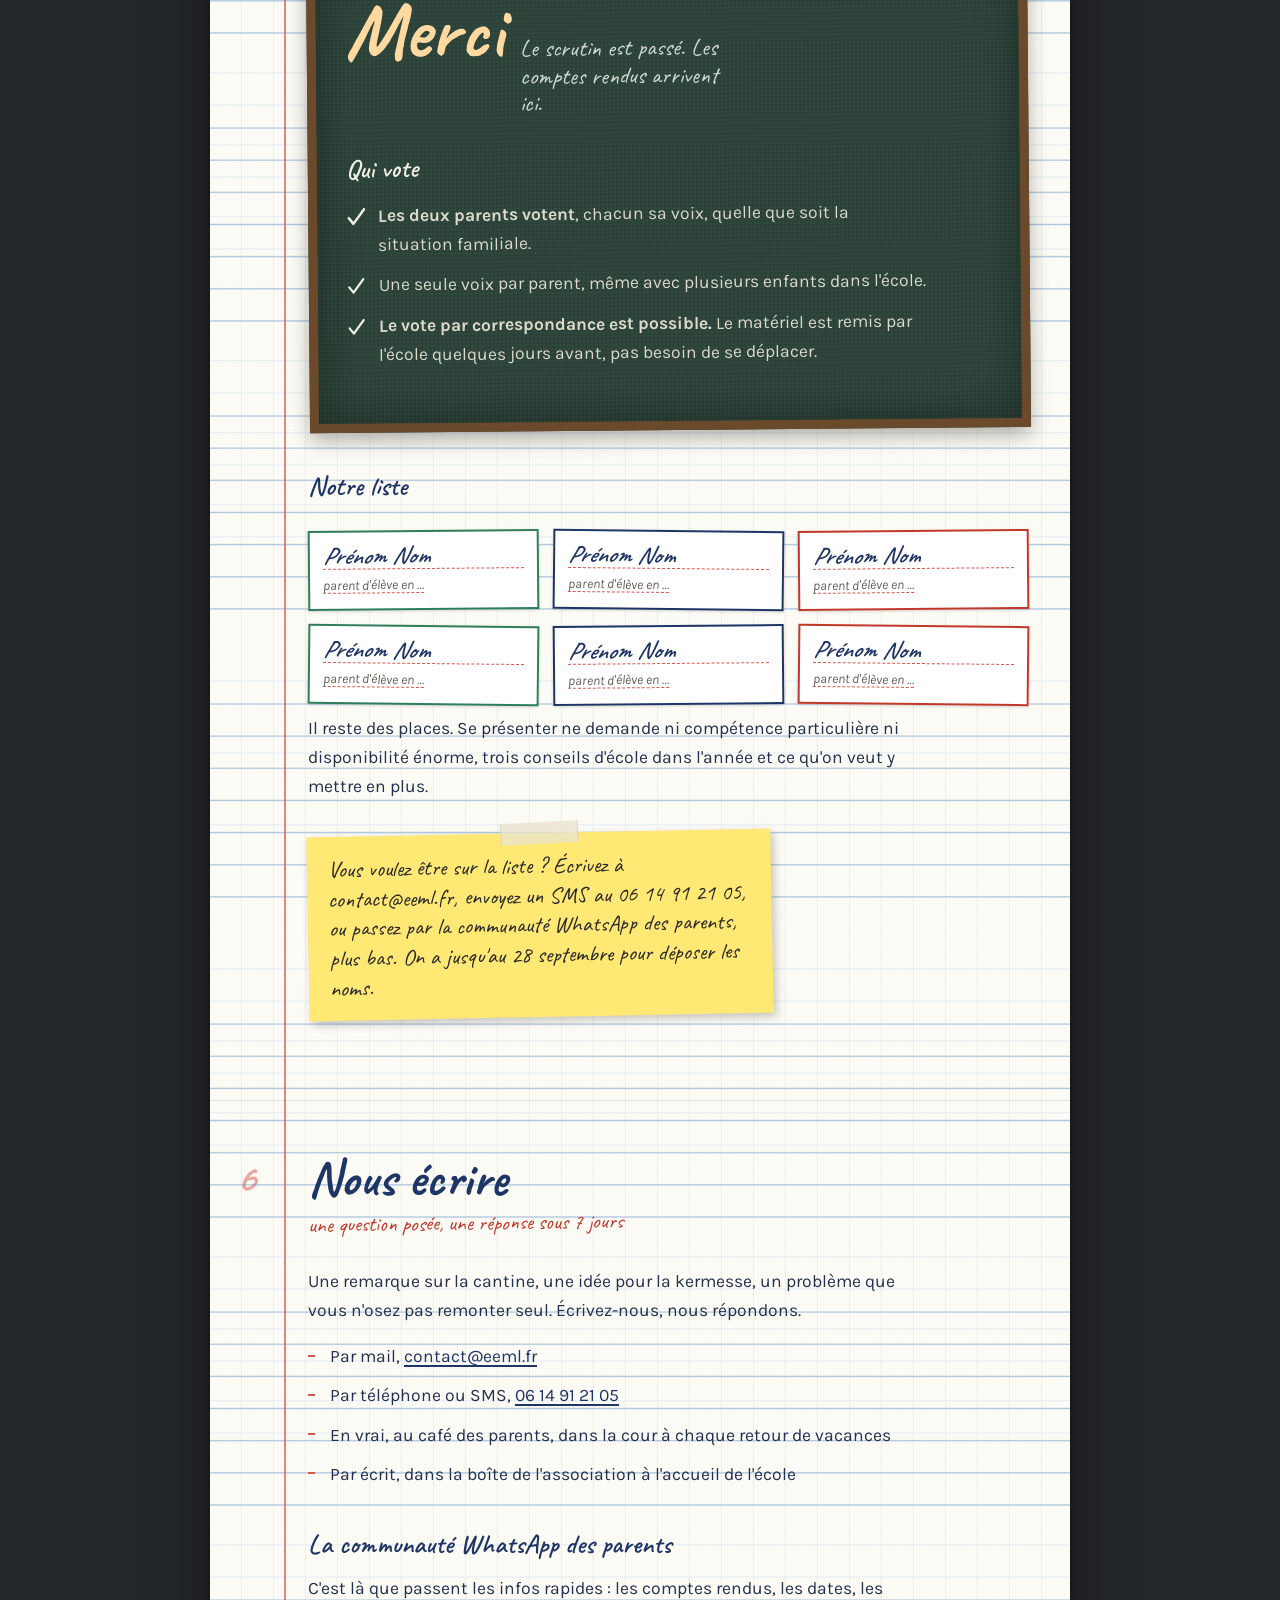
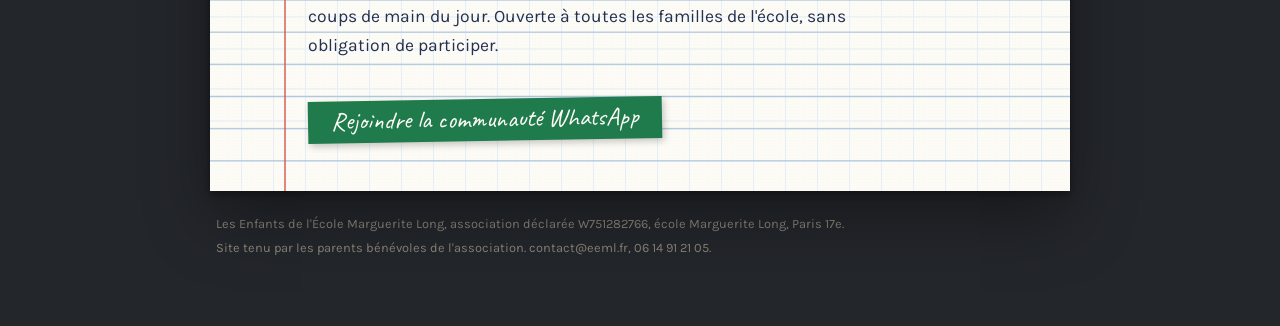
==== commit 22f834f4: "Nouvelle page guide Paris Classe Numerique" ====
--- a/index.html
+++ b/index.html
@@ -387,6 +387,7 @@
     <a href="#kermesse">4. La kermesse</a>
     <a href="#elections">5. Le 9 octobre</a>
     <a href="#contact">6. Nous écrire</a>
+    <a href="/pcn.html">Guide Paris Classe Numérique</a>
   </nav>
 </header>
 
@@ -505,6 +506,7 @@
         <li>Les informations importantes traduites pour les familles qui ne lisent pas le français.</li>
         <li>Un état des lieux de l'étude et des ateliers du soir : places, encadrement, contenu.</li>
       </ul>
+      <p><strong>Déjà en ligne :</strong> notre guide pas à pas pour activer son compte parent Paris Classe Numérique et installer l'application, disponible à toute heure. <a href="/pcn.html">Voir le guide</a></p>
     </div>
   </section>
 
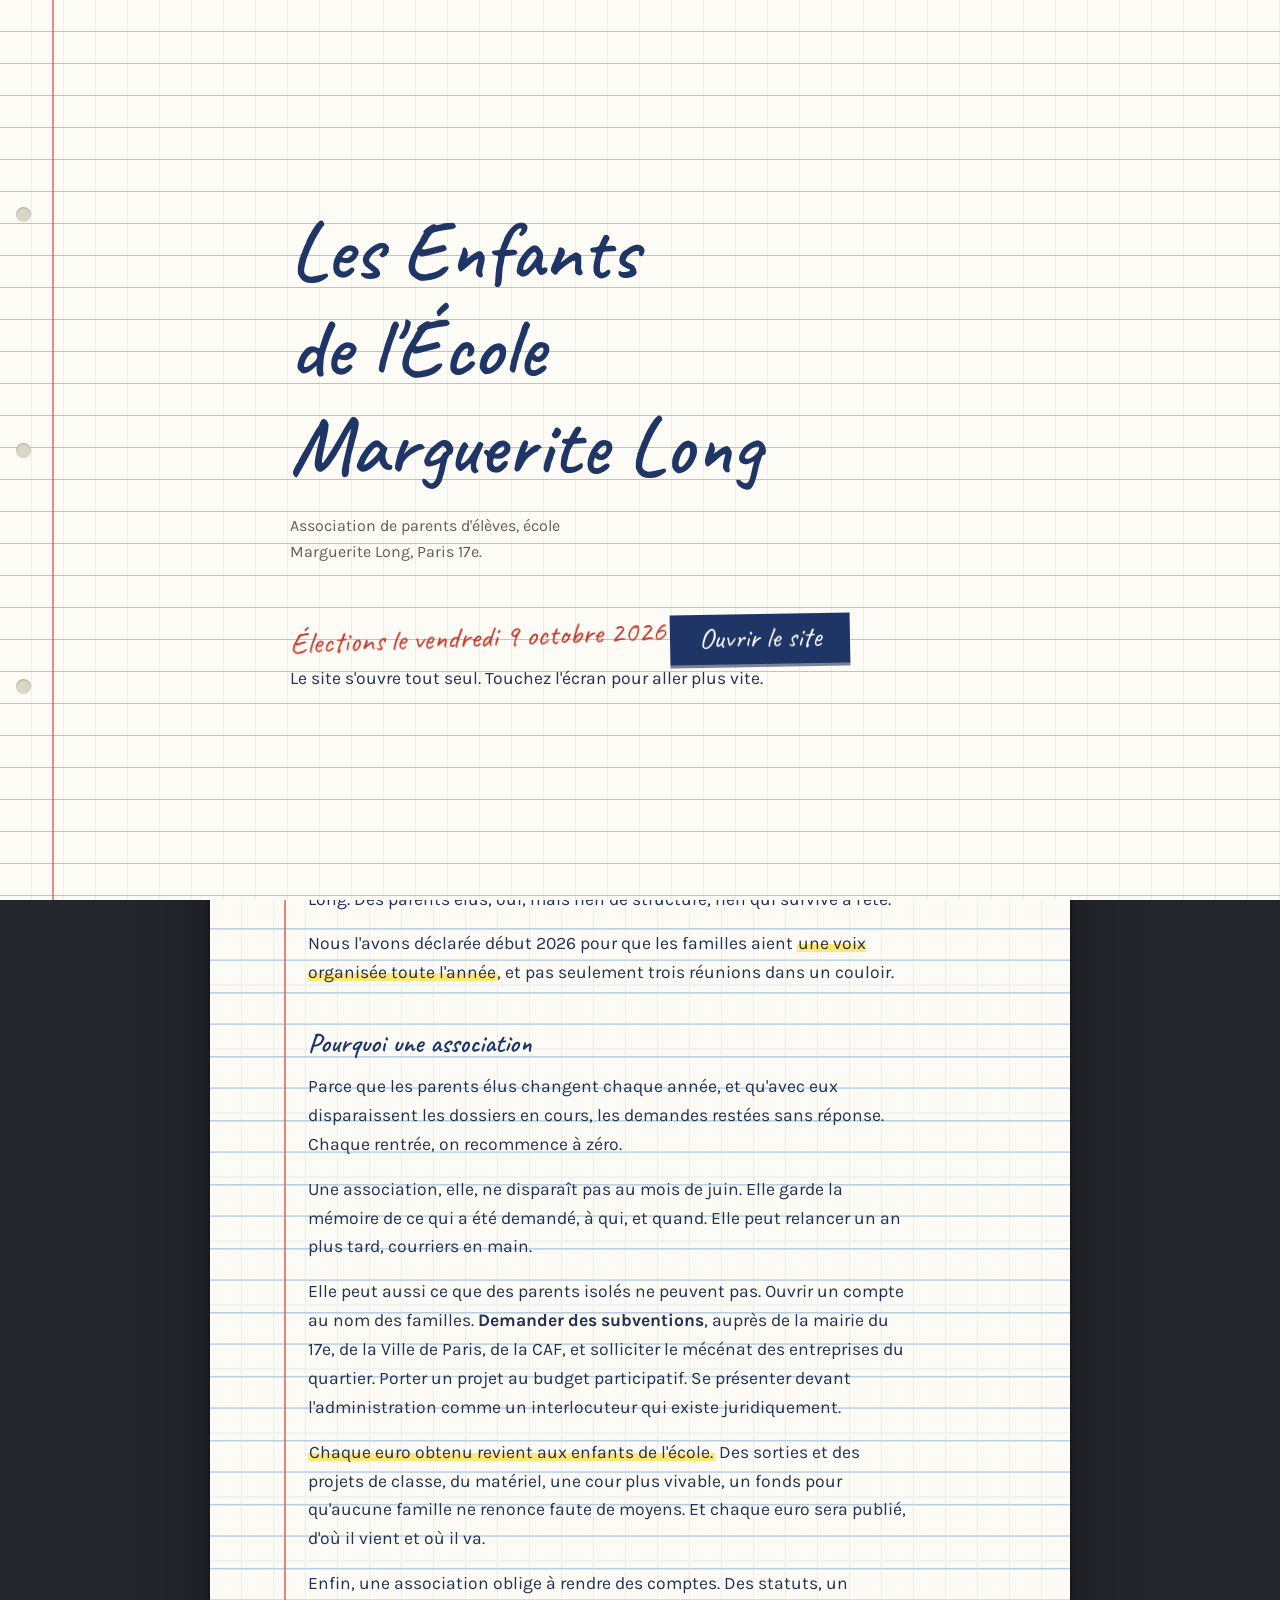
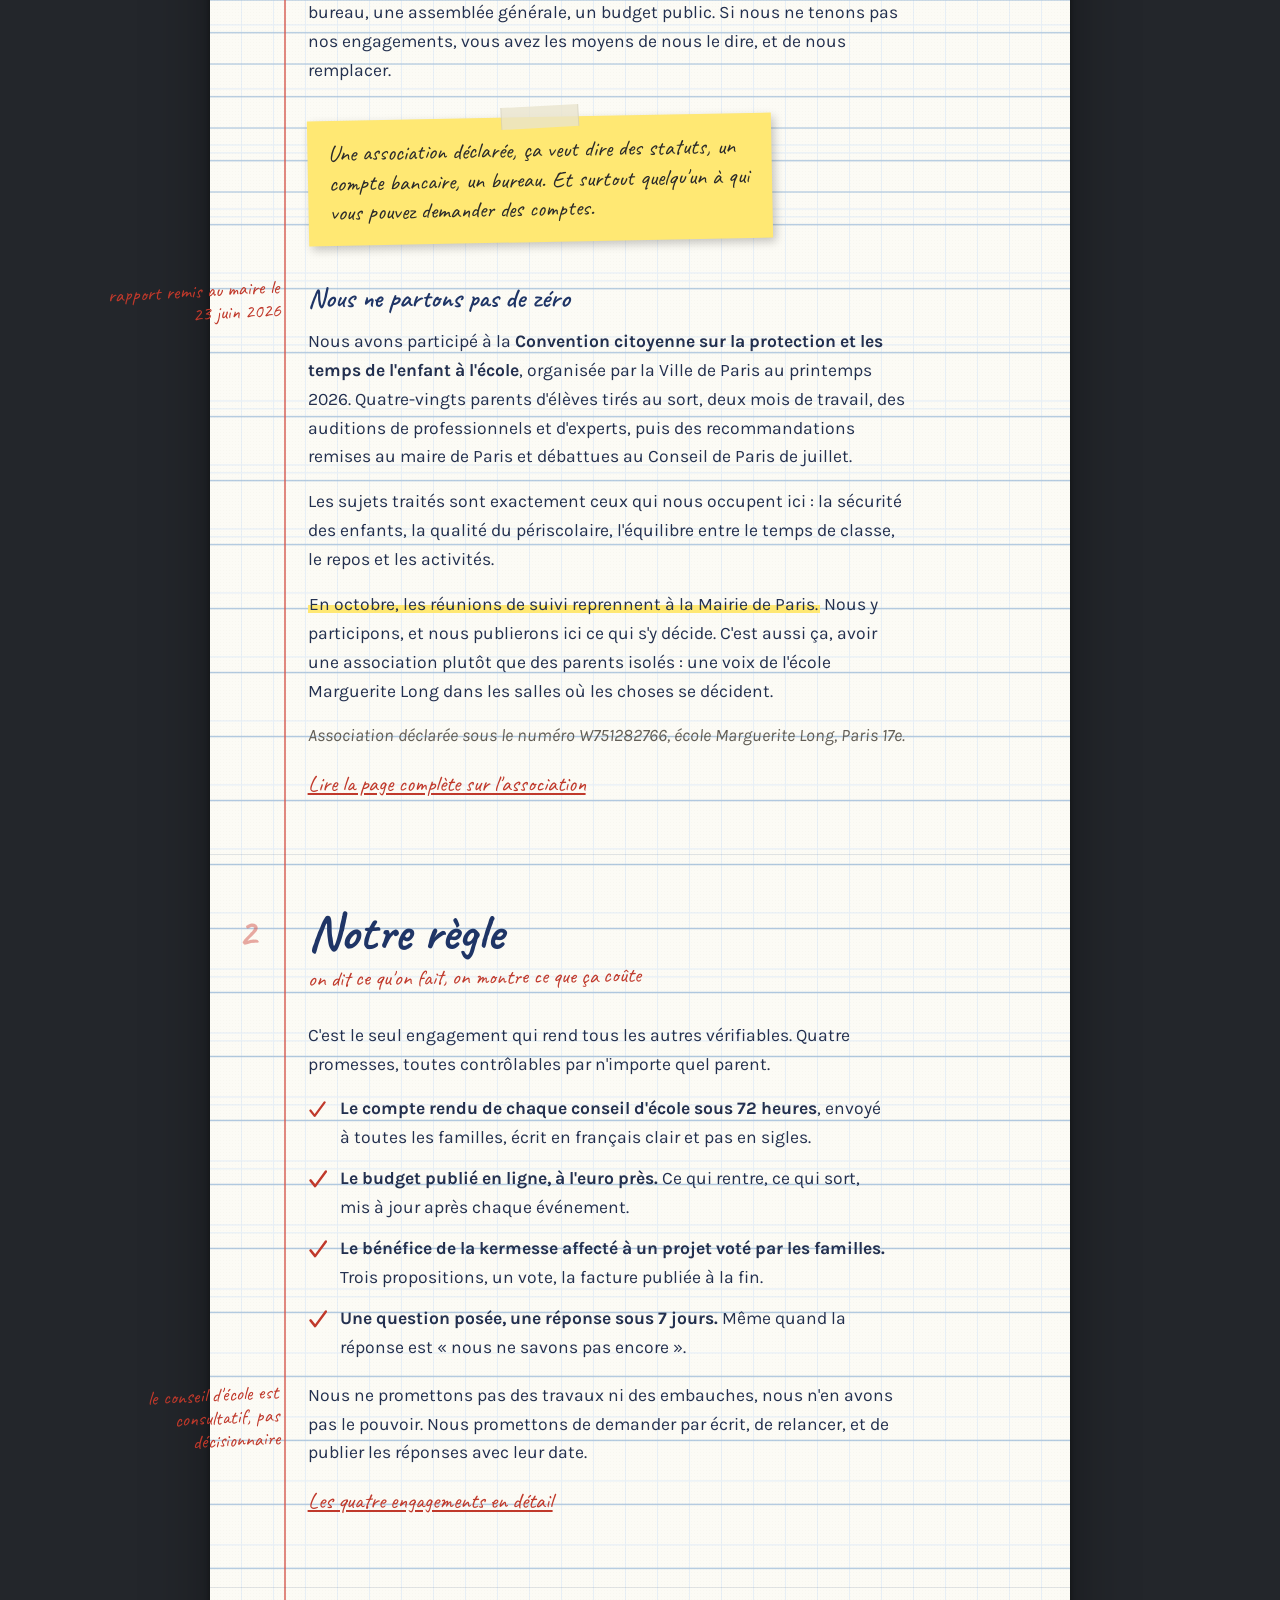
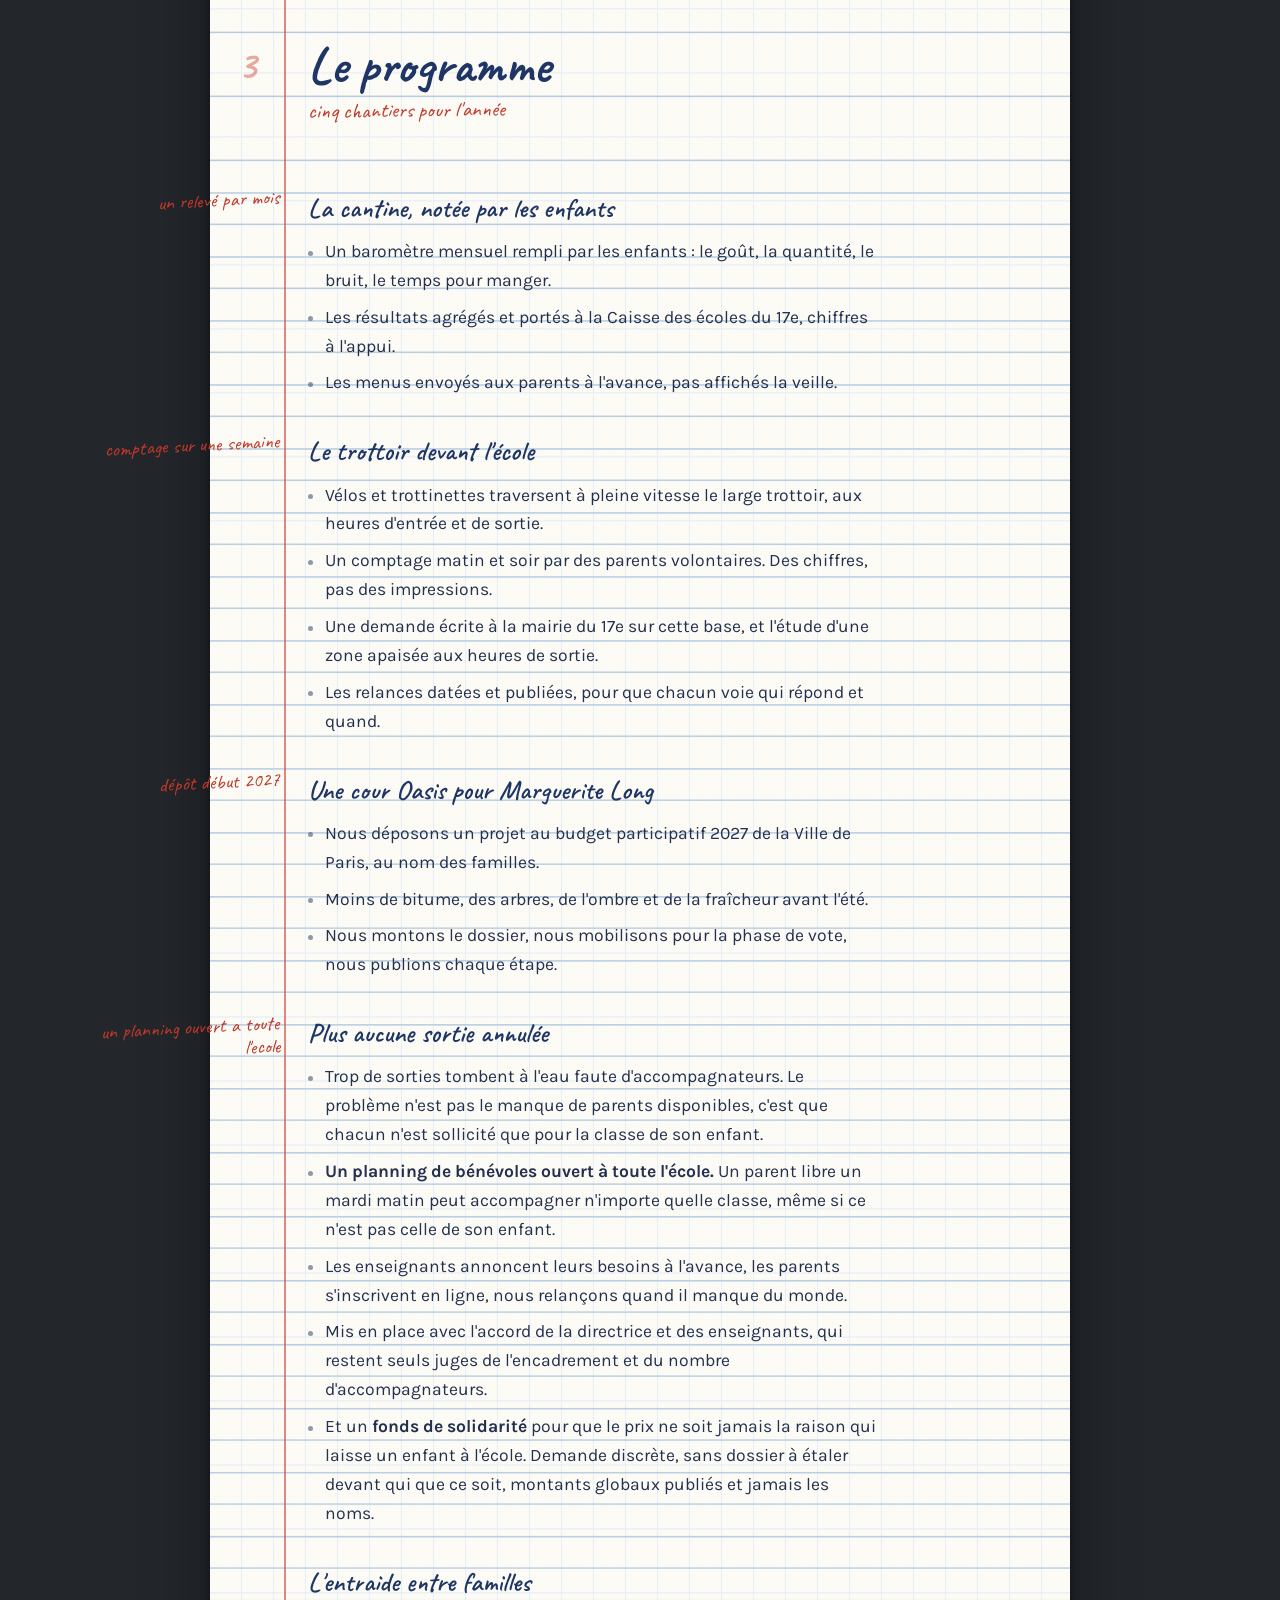
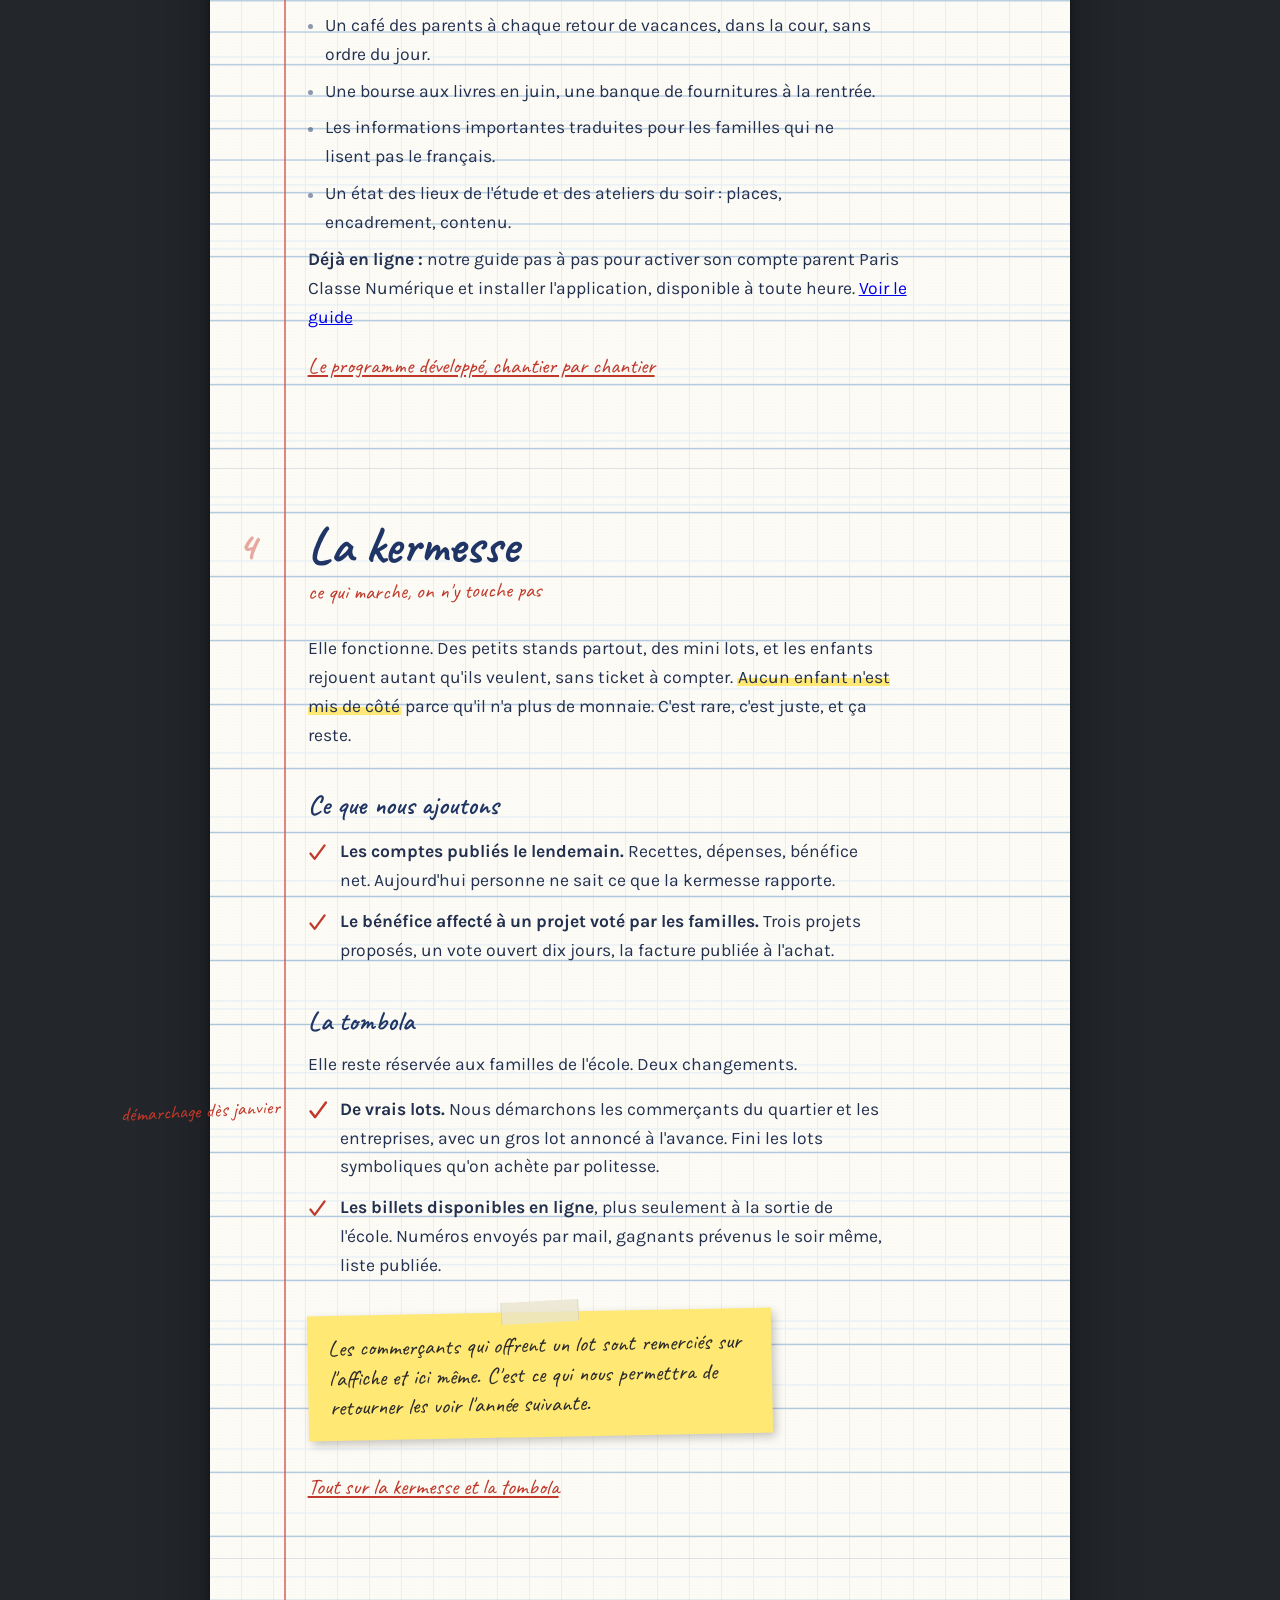
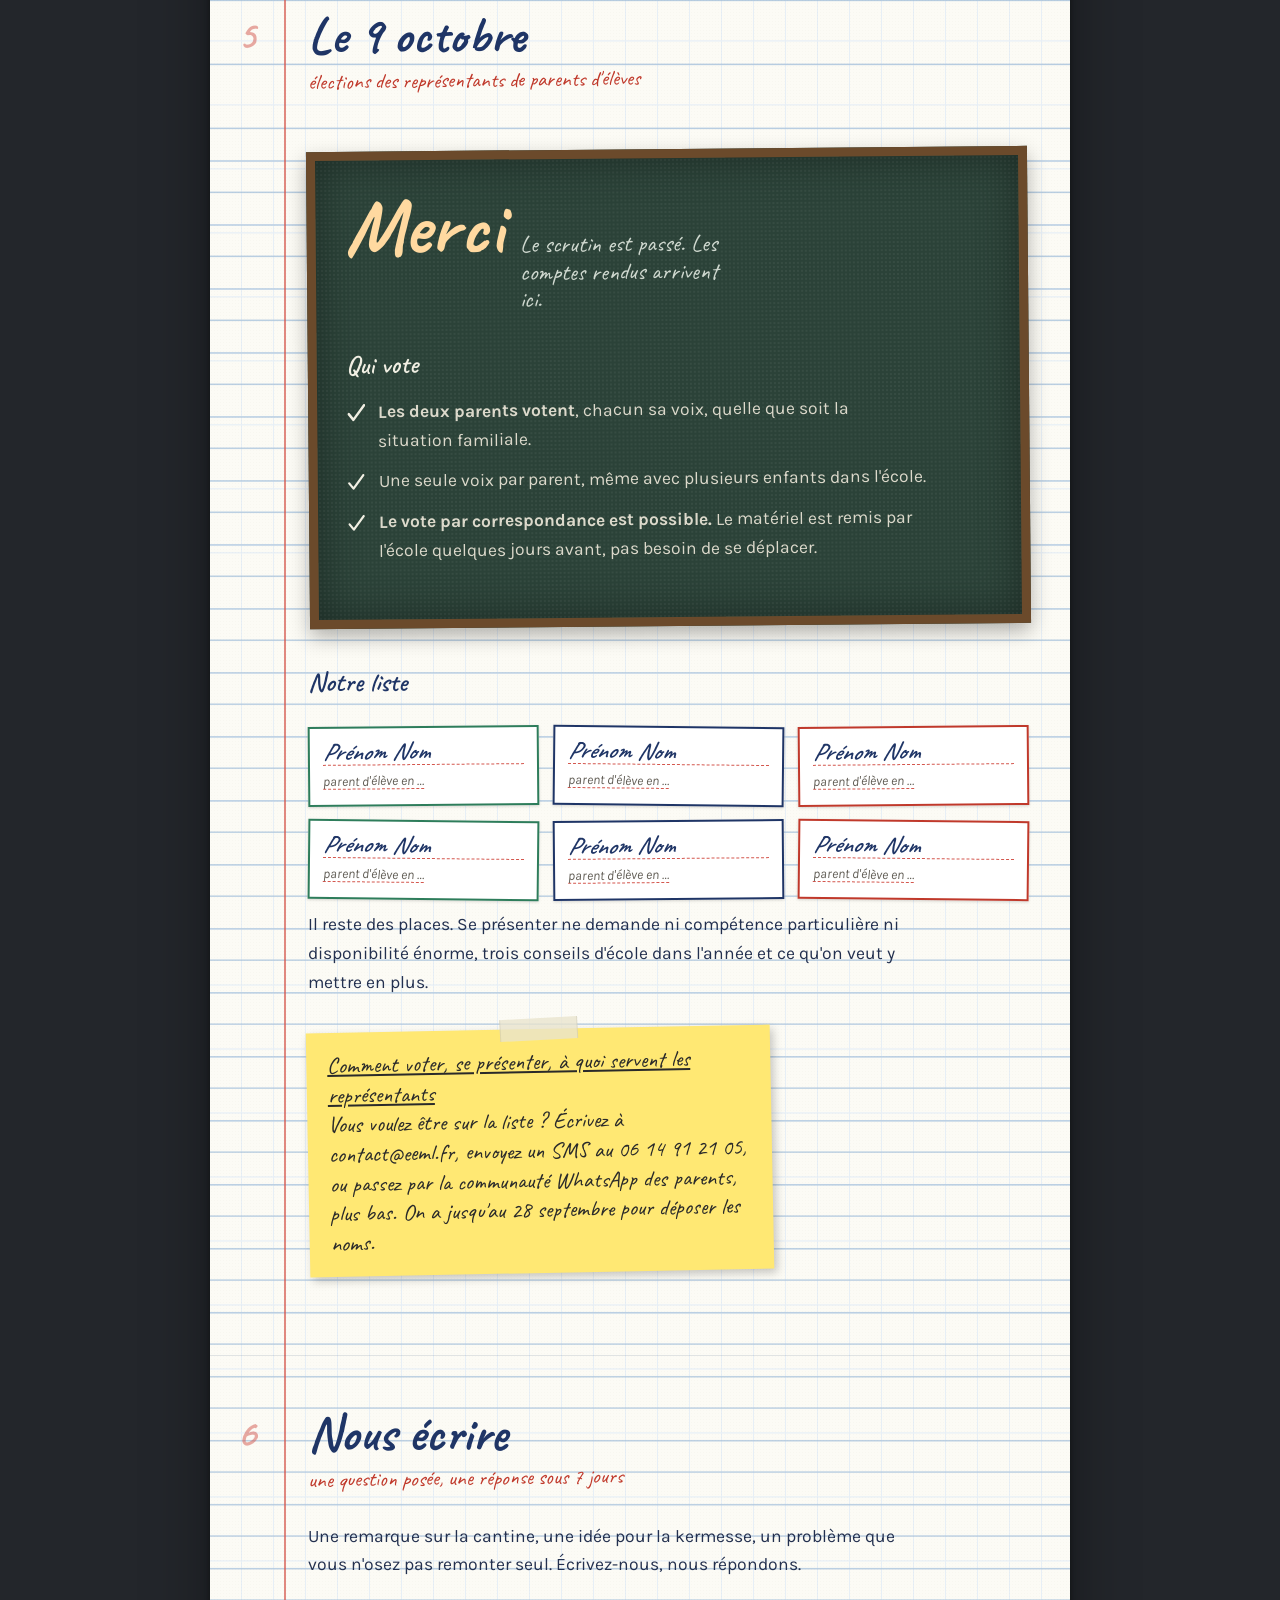
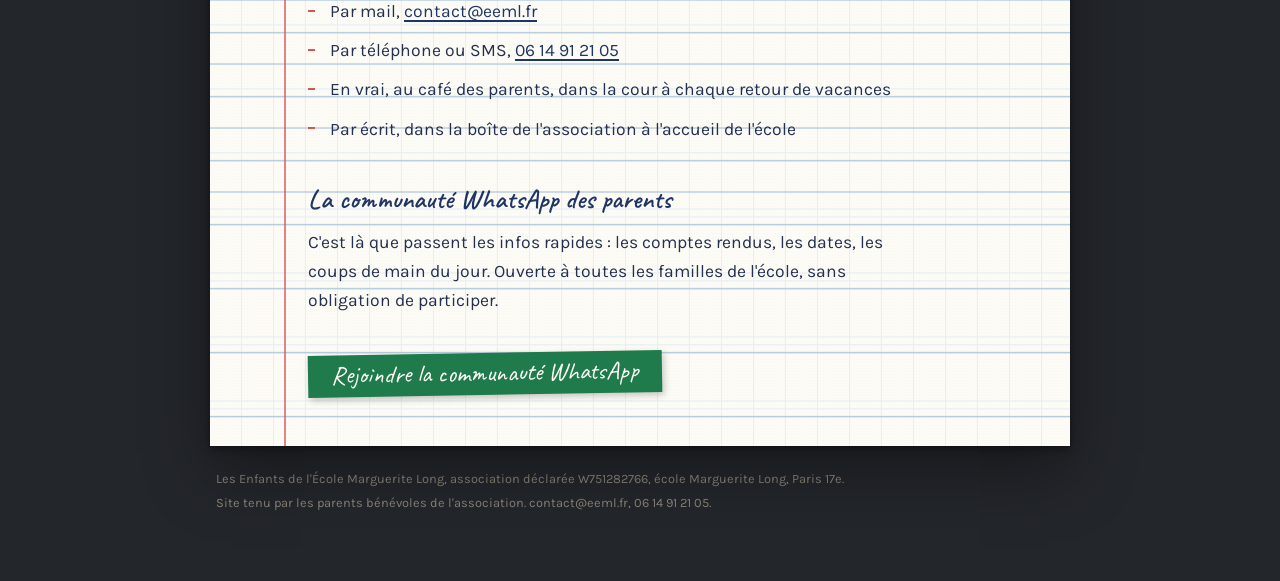
==== commit 21b29fa8: "Une page developpee par section, feuille de style et suivi partages" ====
--- a/index.html
+++ b/index.html
@@ -381,11 +381,11 @@
     <button class="barre-btn" id="btn-sommaire" aria-expanded="false">Sommaire</button>
   </div>
   <nav class="sommaire" id="sommaire" aria-label="Sections">
-    <a href="#asso">1. L'association</a>
-    <a href="#regle">2. Notre règle</a>
-    <a href="#programme">3. Le programme</a>
-    <a href="#kermesse">4. La kermesse</a>
-    <a href="#elections">5. Le 9 octobre</a>
+    <a href="/association.html">1. L'association</a>
+    <a href="/transparence.html">2. Notre règle</a>
+    <a href="/programme.html">3. Le programme</a>
+    <a href="/kermesse.html">4. La kermesse</a>
+    <a href="/elections.html">5. Le 9 octobre</a>
     <a href="#contact">6. Nous écrire</a>
     <a href="/pcn.html">Guide Paris Classe Numérique</a>
   </nav>
@@ -428,6 +428,7 @@
     </div>
 
     <p><em>Association déclarée sous le numéro W751282766, école Marguerite Long, Paris 17e.</em></p>
+    <p><a href="/association.html" style="font-family:'Caveat',cursive;font-size:1.4rem;color:var(--rouge)">Lire la page complète sur l'association</a></p>
   </section>
 
   <section id="regle">
@@ -447,6 +448,7 @@
     <div class="porte-note">
       <span class="note">le conseil d'école est consultatif, pas décisionnaire</span>
       <p>Nous ne promettons pas des travaux ni des embauches, nous n'en avons pas le pouvoir. Nous promettons de demander par écrit, de relancer, et de publier les réponses avec leur date.</p>
+      <p><a href="/transparence.html" style="font-family:'Caveat',cursive;font-size:1.4rem;color:var(--rouge)">Les quatre engagements en détail</a></p>
     </div>
   </section>
 
@@ -507,6 +509,7 @@
         <li>Un état des lieux de l'étude et des ateliers du soir : places, encadrement, contenu.</li>
       </ul>
       <p><strong>Déjà en ligne :</strong> notre guide pas à pas pour activer son compte parent Paris Classe Numérique et installer l'application, disponible à toute heure. <a href="/pcn.html">Voir le guide</a></p>
+      <p><a href="/programme.html" style="font-family:'Caveat',cursive;font-size:1.4rem;color:var(--rouge)">Le programme développé, chantier par chantier</a></p>
     </div>
   </section>
 
@@ -536,6 +539,7 @@
     <div class="postit">
       <p>Les commerçants qui offrent un lot sont remerciés sur l'affiche et ici même. C'est ce qui nous permettra de retourner les voir l'année suivante.</p>
     </div>
+    <p><a href="/kermesse.html" style="font-family:'Caveat',cursive;font-size:1.4rem;color:var(--rouge)">Tout sur la kermesse et la tombola</a></p>
   </section>
 
   <section id="elections">
@@ -569,6 +573,7 @@
     <p>Il reste des places. Se présenter ne demande ni compétence particulière ni disponibilité énorme, trois conseils d'école dans l'année et ce qu'on veut y mettre en plus.</p>
 
     <div class="postit">
+      <p><a href="/elections.html" style="color:#2A2A2A">Comment voter, se présenter, à quoi servent les représentants</a></p>
       <p>Vous voulez être sur la liste ? Écrivez à contact@eeml.fr, envoyez un SMS au 06 14 91 21 05, ou passez par la communauté WhatsApp des parents, plus bas. On a jusqu'au 28 septembre pour déposer les noms.</p>
     </div>
   </section>
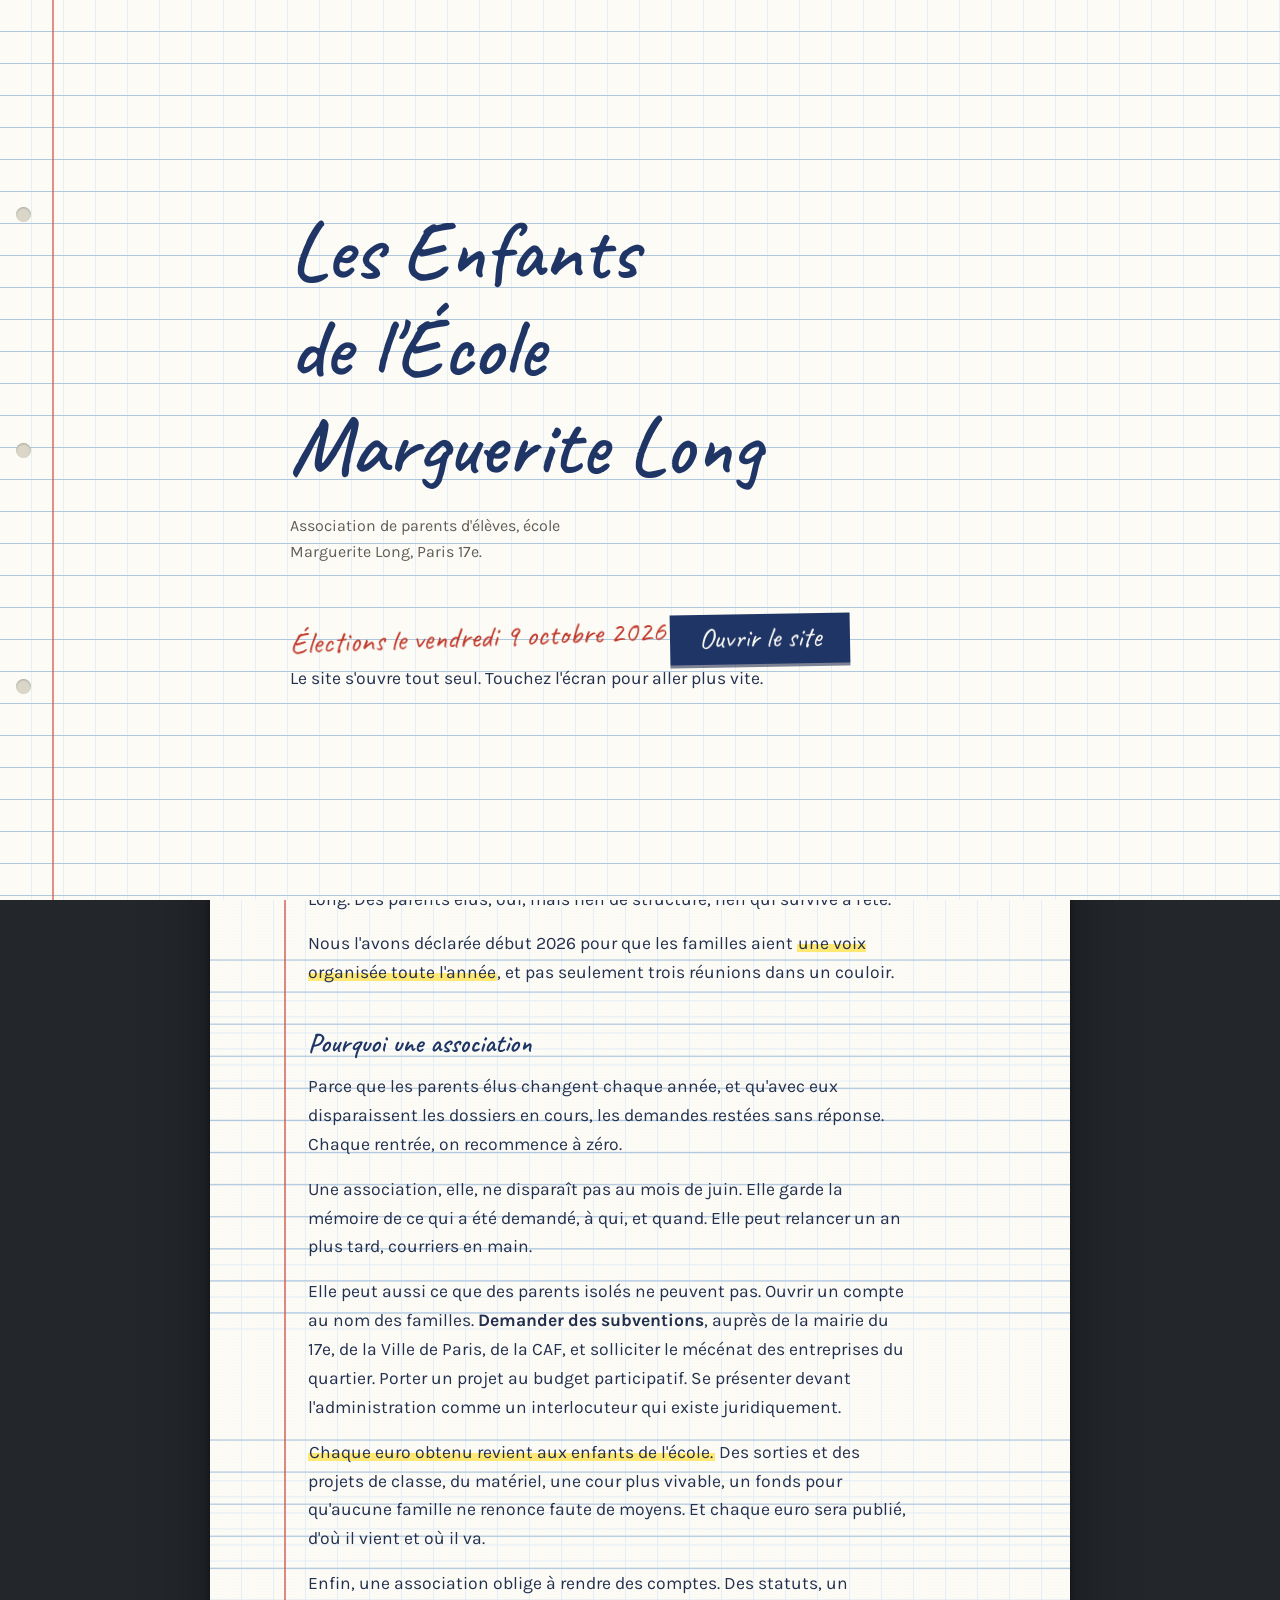
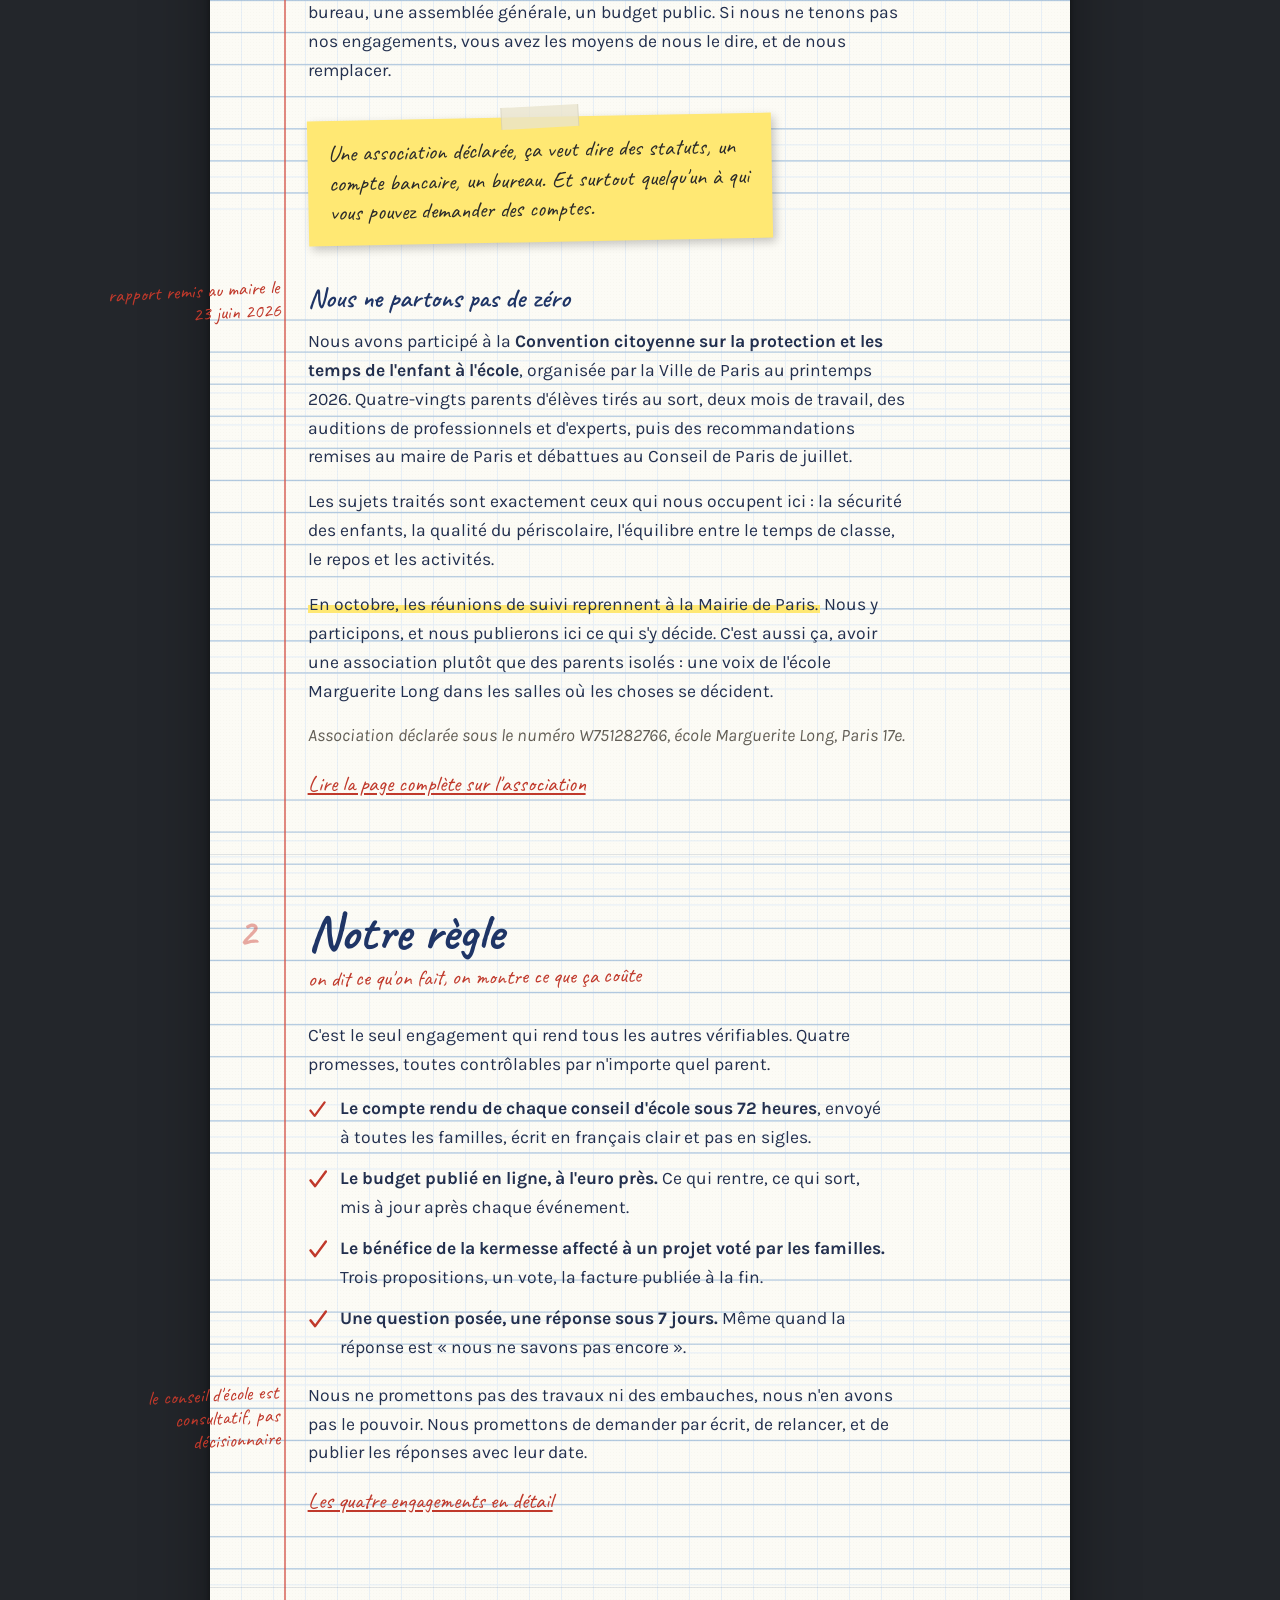
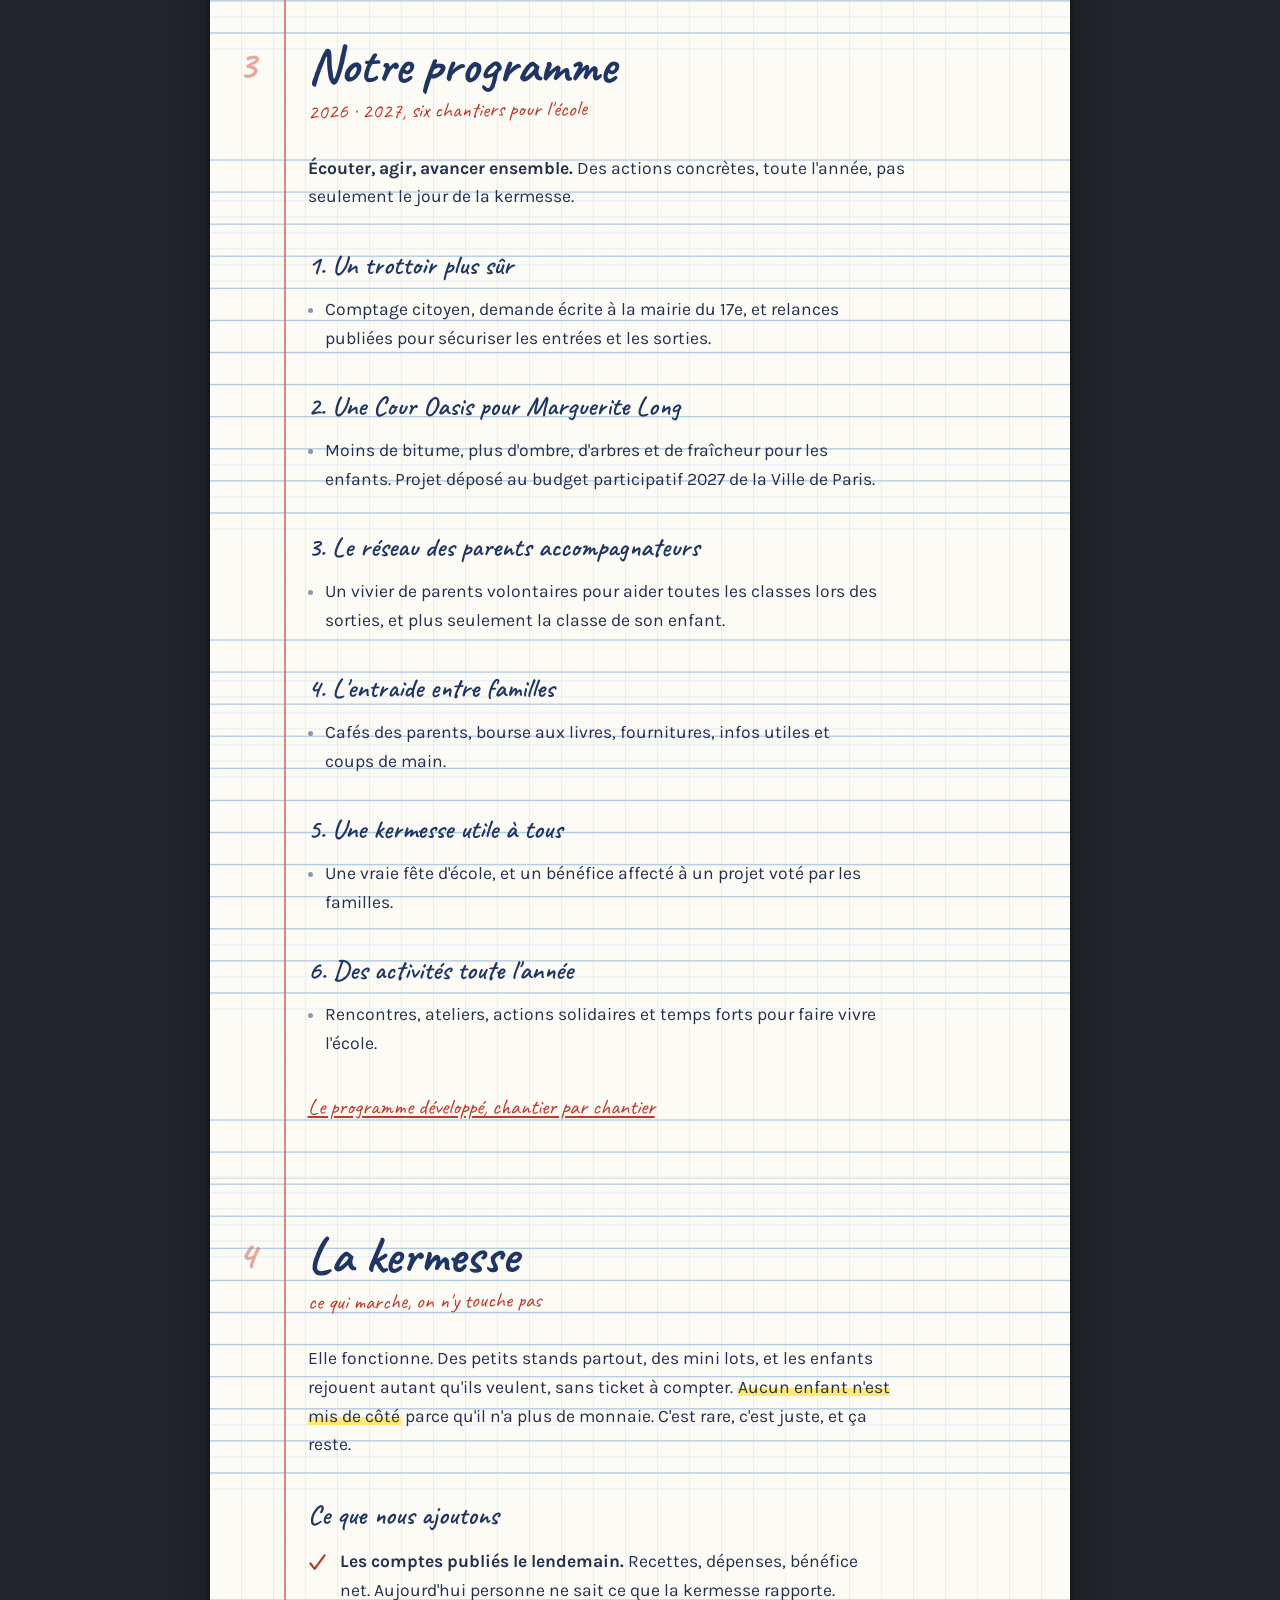
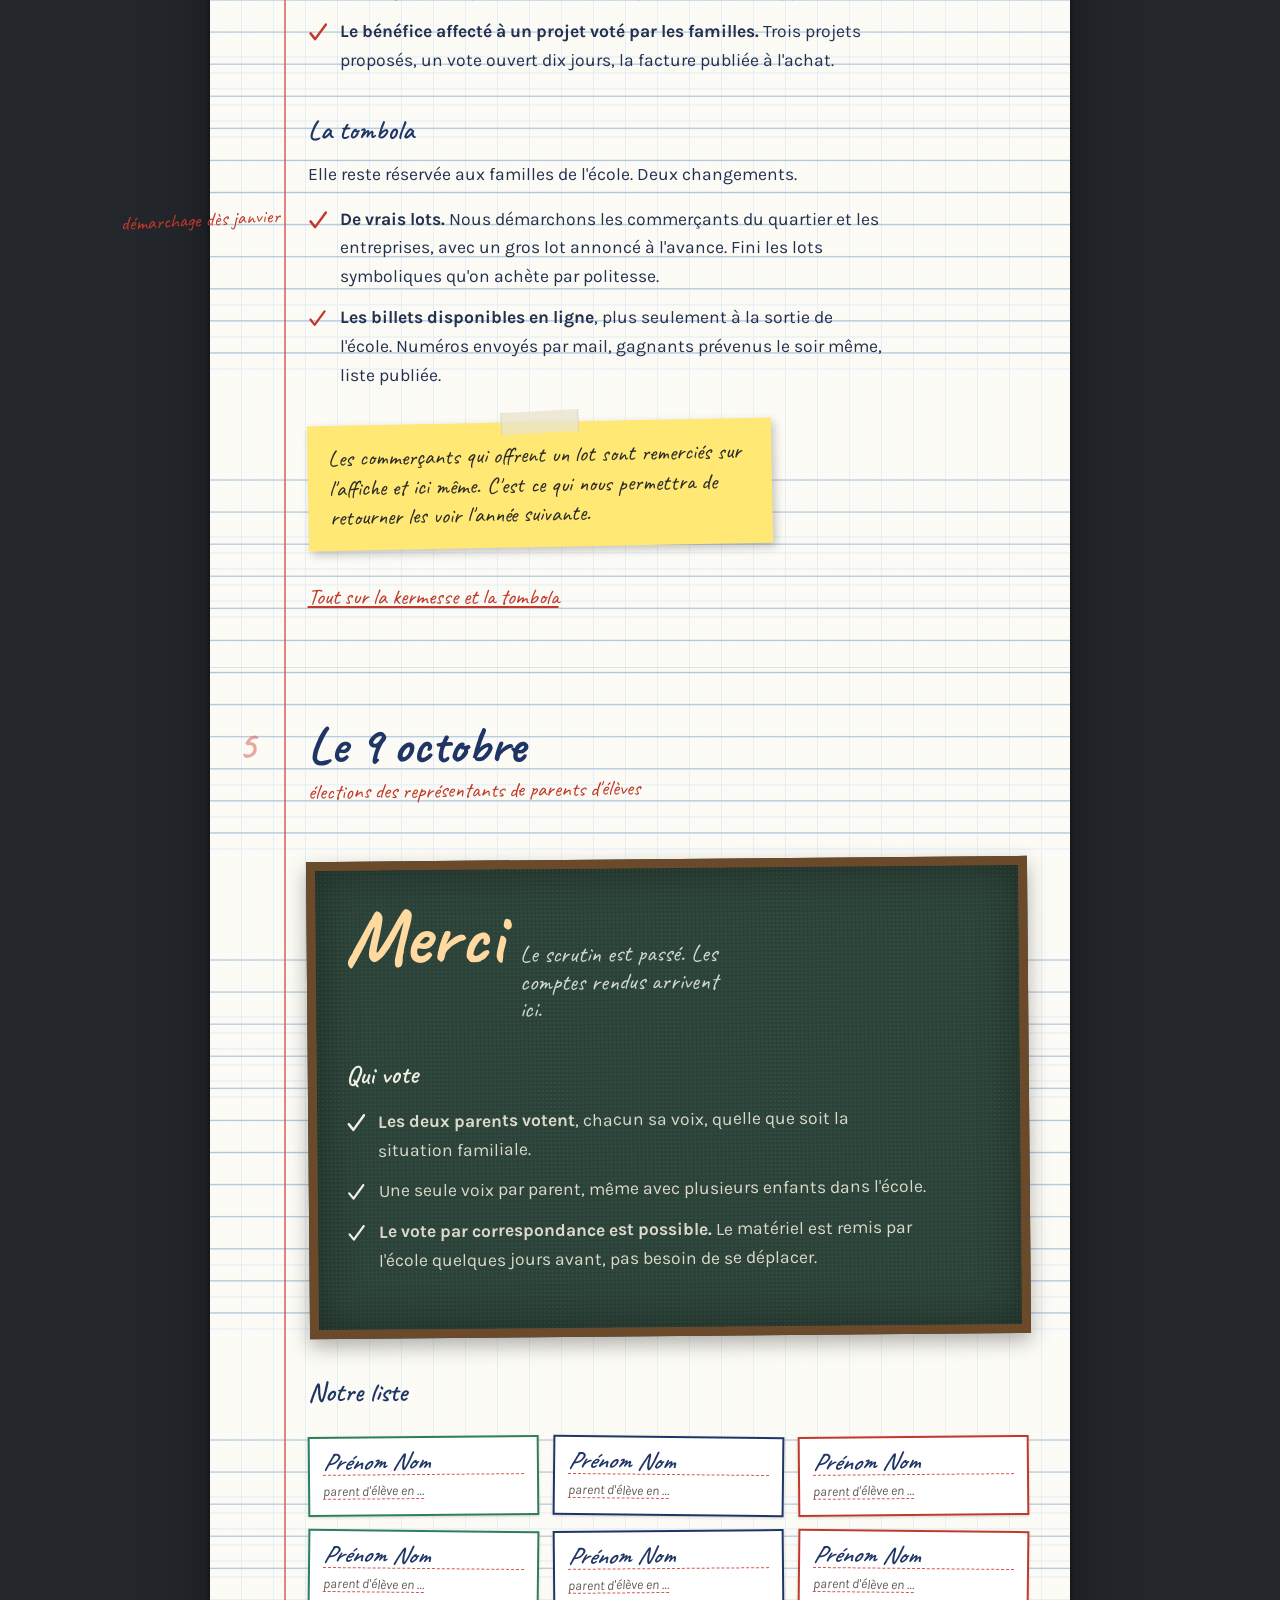
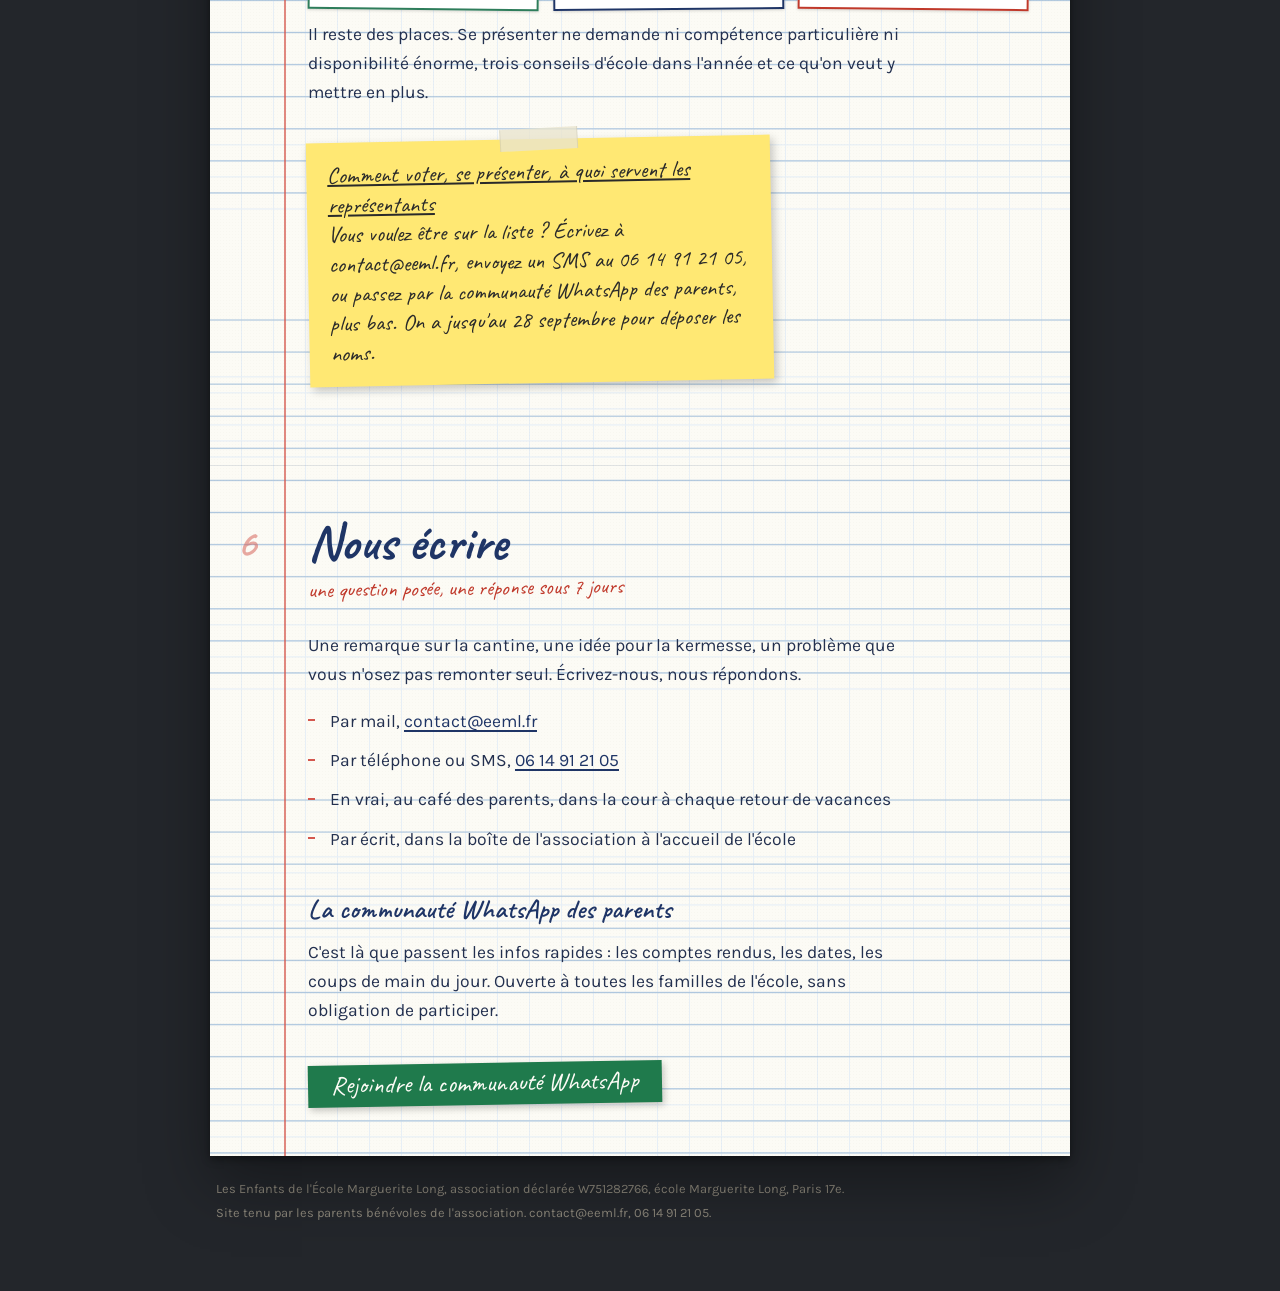
==== commit 98eabef6: "Programme aligne sur l affiche : six chantiers et quatre engagements" ====
--- a/index.html
+++ b/index.html
@@ -454,63 +454,54 @@
 
   <section id="programme">
     <div class="num">3</div>
-    <h2>Le programme</h2>
-    <div class="chapeau">cinq chantiers pour l'année</div>
-
-    <div class="axe porte-note">
-      <span class="note">un relevé par mois</span>
-      <h3>La cantine, notée par les enfants</h3>
+    <h2>Notre programme</h2>
+    <div class="chapeau">2026 · 2027, six chantiers pour l'école</div>
+
+    <p><strong>Écouter, agir, avancer ensemble.</strong> Des actions concrètes, toute l'année, pas seulement le jour de la kermesse.</p>
+
+    <div class="axe">
+      <h3>1. Un trottoir plus sûr</h3>
       <ul>
-        <li>Un baromètre mensuel rempli par les enfants : le goût, la quantité, le bruit, le temps pour manger.</li>
-        <li>Les résultats agrégés et portés à la Caisse des écoles du 17e, chiffres à l'appui.</li>
-        <li>Les menus envoyés aux parents à l'avance, pas affichés la veille.</li>
+        <li>Comptage citoyen, demande écrite à la mairie du 17e, et relances publiées pour sécuriser les entrées et les sorties.</li>
       </ul>
     </div>
 
-    <div class="axe porte-note">
-      <span class="note">comptage sur une semaine</span>
-      <h3>Le trottoir devant l'école</h3>
+    <div class="axe">
+      <h3>2. Une Cour Oasis pour Marguerite Long</h3>
       <ul>
-        <li>Vélos et trottinettes traversent à pleine vitesse le large trottoir, aux heures d'entrée et de sortie.</li>
-        <li>Un comptage matin et soir par des parents volontaires. Des chiffres, pas des impressions.</li>
-        <li>Une demande écrite à la mairie du 17e sur cette base, et l'étude d'une zone apaisée aux heures de sortie.</li>
-        <li>Les relances datées et publiées, pour que chacun voie qui répond et quand.</li>
+        <li>Moins de bitume, plus d'ombre, d'arbres et de fraîcheur pour les enfants. Projet déposé au budget participatif 2027 de la Ville de Paris.</li>
       </ul>
     </div>
 
-    <div class="axe porte-note">
-      <span class="note">dépôt début 2027</span>
-      <h3>Une cour Oasis pour Marguerite Long</h3>
+    <div class="axe">
+      <h3>3. Le réseau des parents accompagnateurs</h3>
       <ul>
-        <li>Nous déposons un projet au budget participatif 2027 de la Ville de Paris, au nom des familles.</li>
-        <li>Moins de bitume, des arbres, de l'ombre et de la fraîcheur avant l'été.</li>
-        <li>Nous montons le dossier, nous mobilisons pour la phase de vote, nous publions chaque étape.</li>
+        <li>Un vivier de parents volontaires pour aider toutes les classes lors des sorties, et plus seulement la classe de son enfant.</li>
       </ul>
     </div>
 
-    <div class="axe porte-note">
-      <span class="note">un planning ouvert a toute l'ecole</span>
-      <h3>Plus aucune sortie annulée</h3>
+    <div class="axe">
+      <h3>4. L'entraide entre familles</h3>
       <ul>
-        <li>Trop de sorties tombent à l'eau faute d'accompagnateurs. Le problème n'est pas le manque de parents disponibles, c'est que chacun n'est sollicité que pour la classe de son enfant.</li>
-        <li><strong>Un planning de bénévoles ouvert à toute l'école.</strong> Un parent libre un mardi matin peut accompagner n'importe quelle classe, même si ce n'est pas celle de son enfant.</li>
-        <li>Les enseignants annoncent leurs besoins à l'avance, les parents s'inscrivent en ligne, nous relançons quand il manque du monde.</li>
-        <li>Mis en place avec l'accord de la directrice et des enseignants, qui restent seuls juges de l'encadrement et du nombre d'accompagnateurs.</li>
-        <li>Et un <strong>fonds de solidarité</strong> pour que le prix ne soit jamais la raison qui laisse un enfant à l'école. Demande discrète, sans dossier à étaler devant qui que ce soit, montants globaux publiés et jamais les noms.</li>
+        <li>Cafés des parents, bourse aux livres, fournitures, infos utiles et coups de main.</li>
       </ul>
     </div>
 
     <div class="axe">
-      <h3>L'entraide entre familles</h3>
+      <h3>5. Une kermesse utile à tous</h3>
       <ul>
-        <li>Un café des parents à chaque retour de vacances, dans la cour, sans ordre du jour.</li>
-        <li>Une bourse aux livres en juin, une banque de fournitures à la rentrée.</li>
-        <li>Les informations importantes traduites pour les familles qui ne lisent pas le français.</li>
-        <li>Un état des lieux de l'étude et des ateliers du soir : places, encadrement, contenu.</li>
+        <li>Une vraie fête d'école, et un bénéfice affecté à un projet voté par les familles.</li>
       </ul>
-      <p><strong>Déjà en ligne :</strong> notre guide pas à pas pour activer son compte parent Paris Classe Numérique et installer l'application, disponible à toute heure. <a href="/pcn.html">Voir le guide</a></p>
-      <p><a href="/programme.html" style="font-family:'Caveat',cursive;font-size:1.4rem;color:var(--rouge)">Le programme développé, chantier par chantier</a></p>
-    </div>
+    </div>
+
+    <div class="axe">
+      <h3>6. Des activités toute l'année</h3>
+      <ul>
+        <li>Rencontres, ateliers, actions solidaires et temps forts pour faire vivre l'école.</li>
+      </ul>
+    </div>
+
+    <p><a href="/programme.html" style="font-family:'Caveat',cursive;font-size:1.4rem;color:var(--rouge)">Le programme développé, chantier par chantier</a></p>
   </section>
 
   <section id="kermesse">
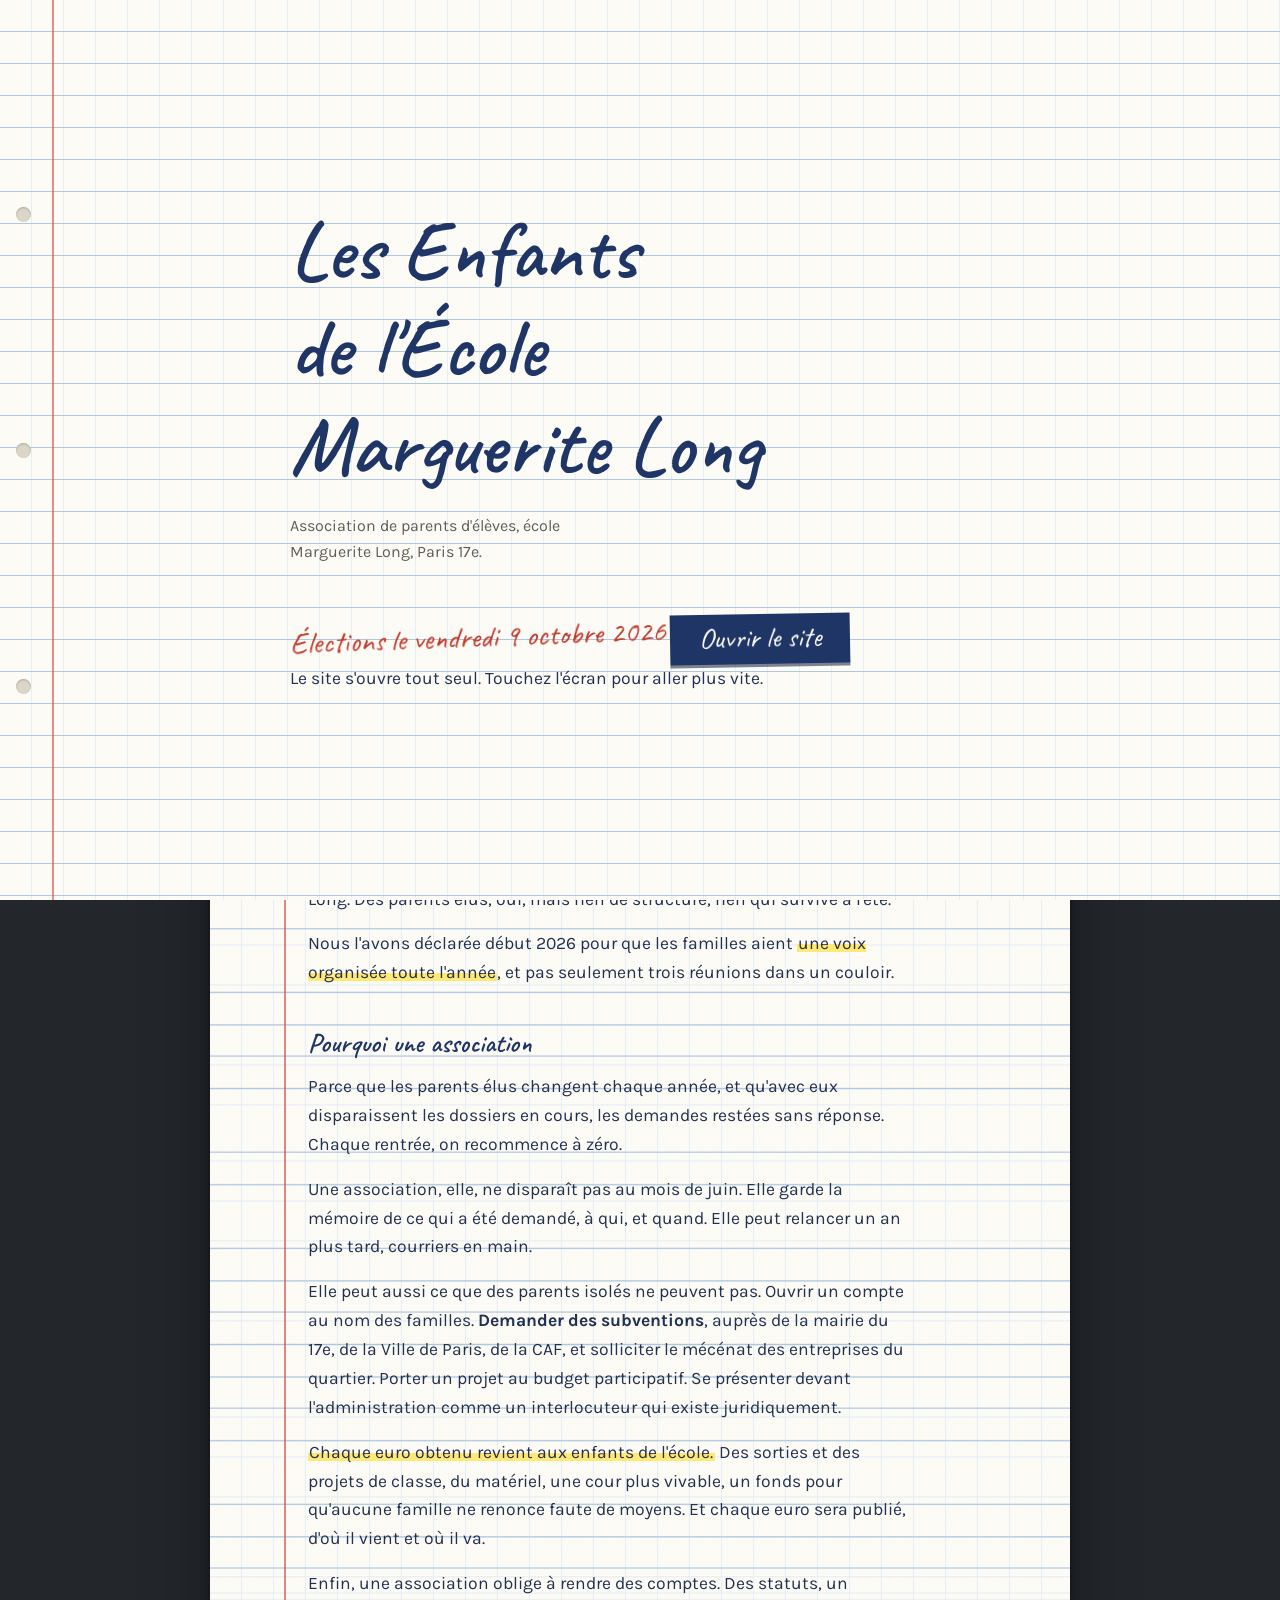
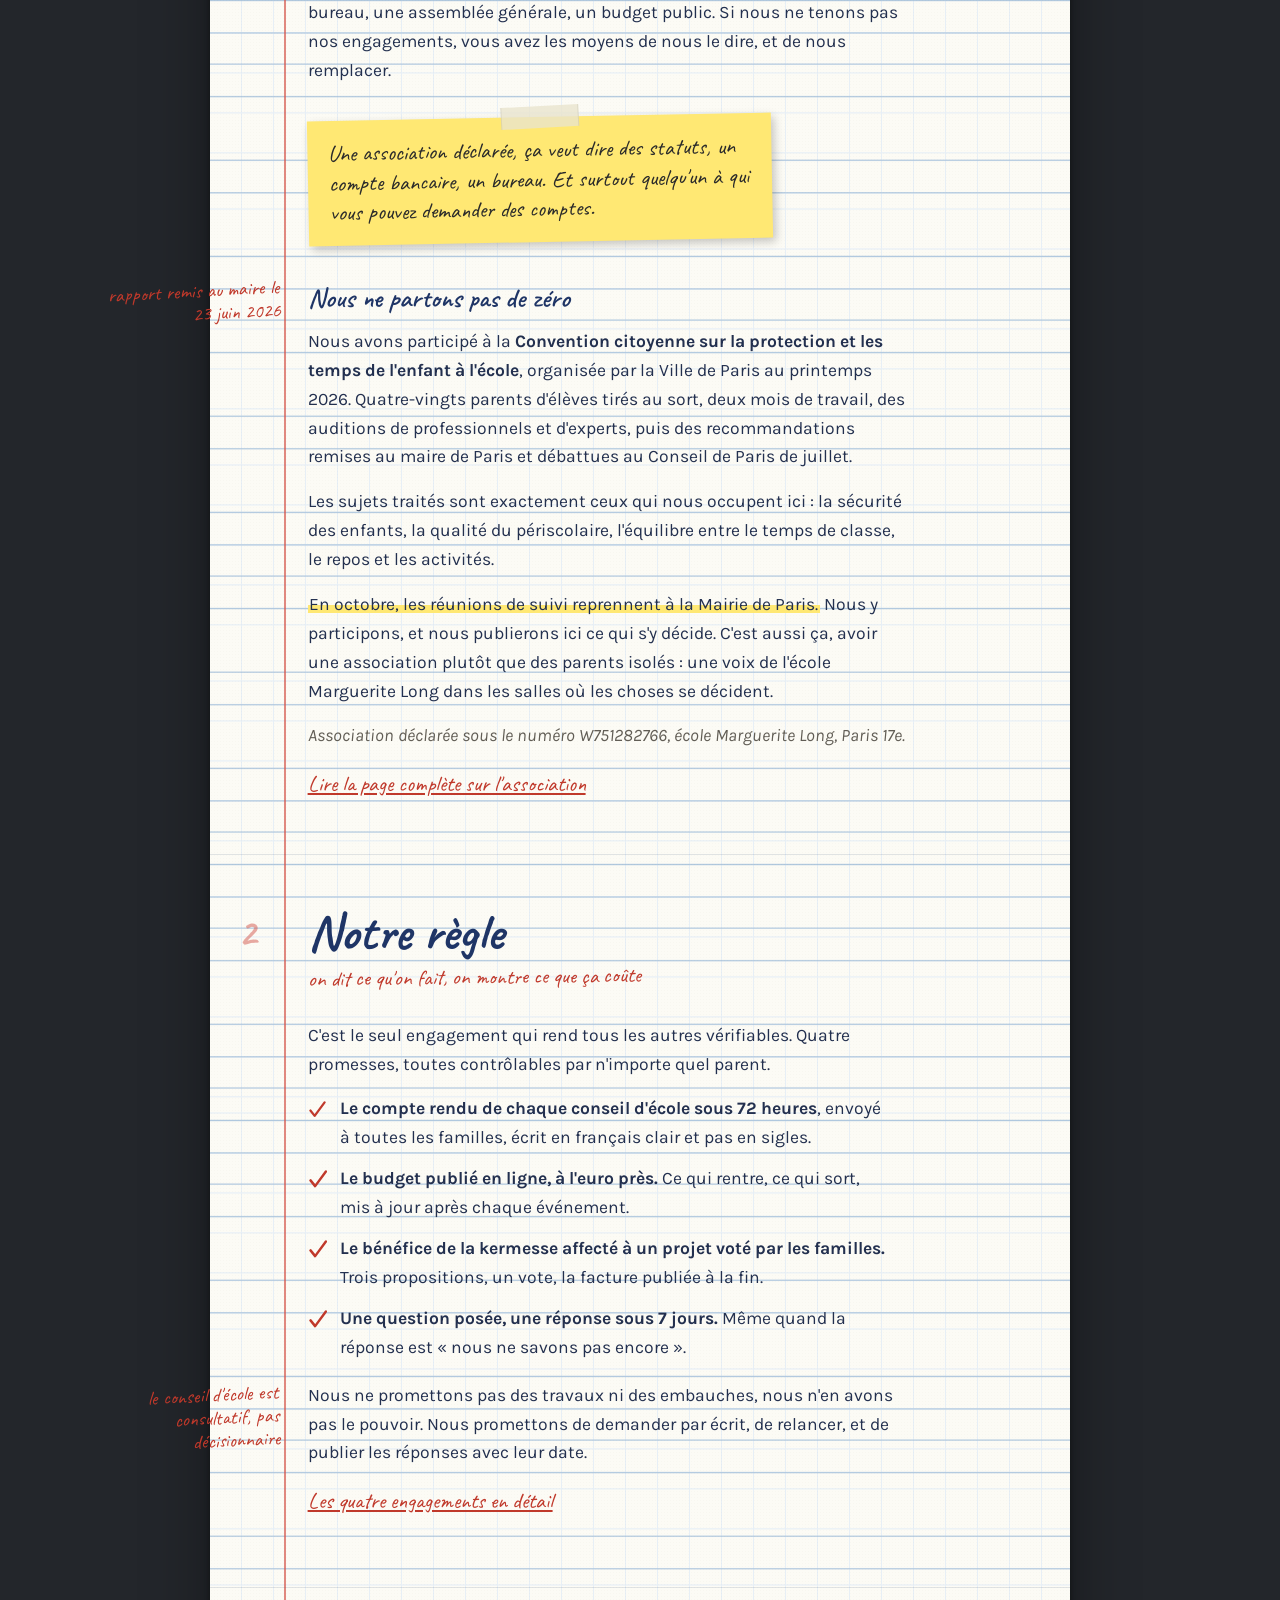
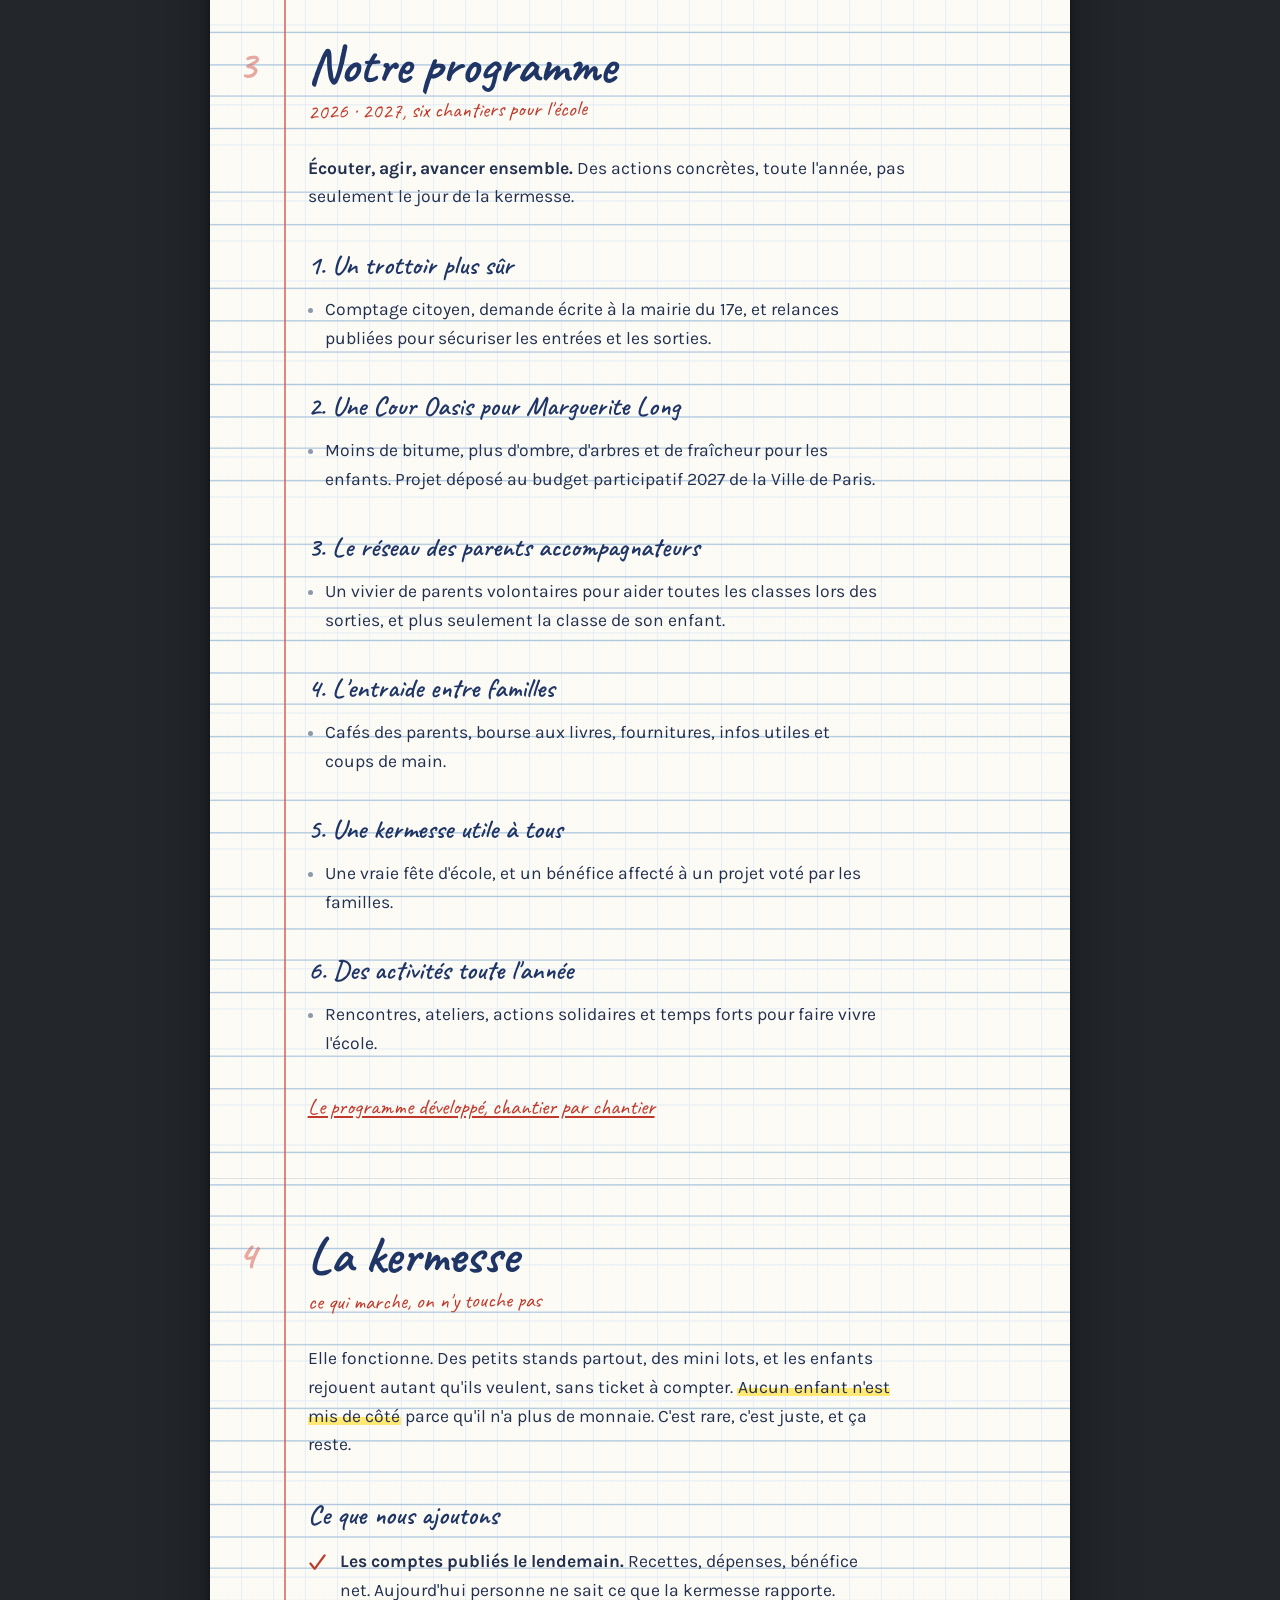
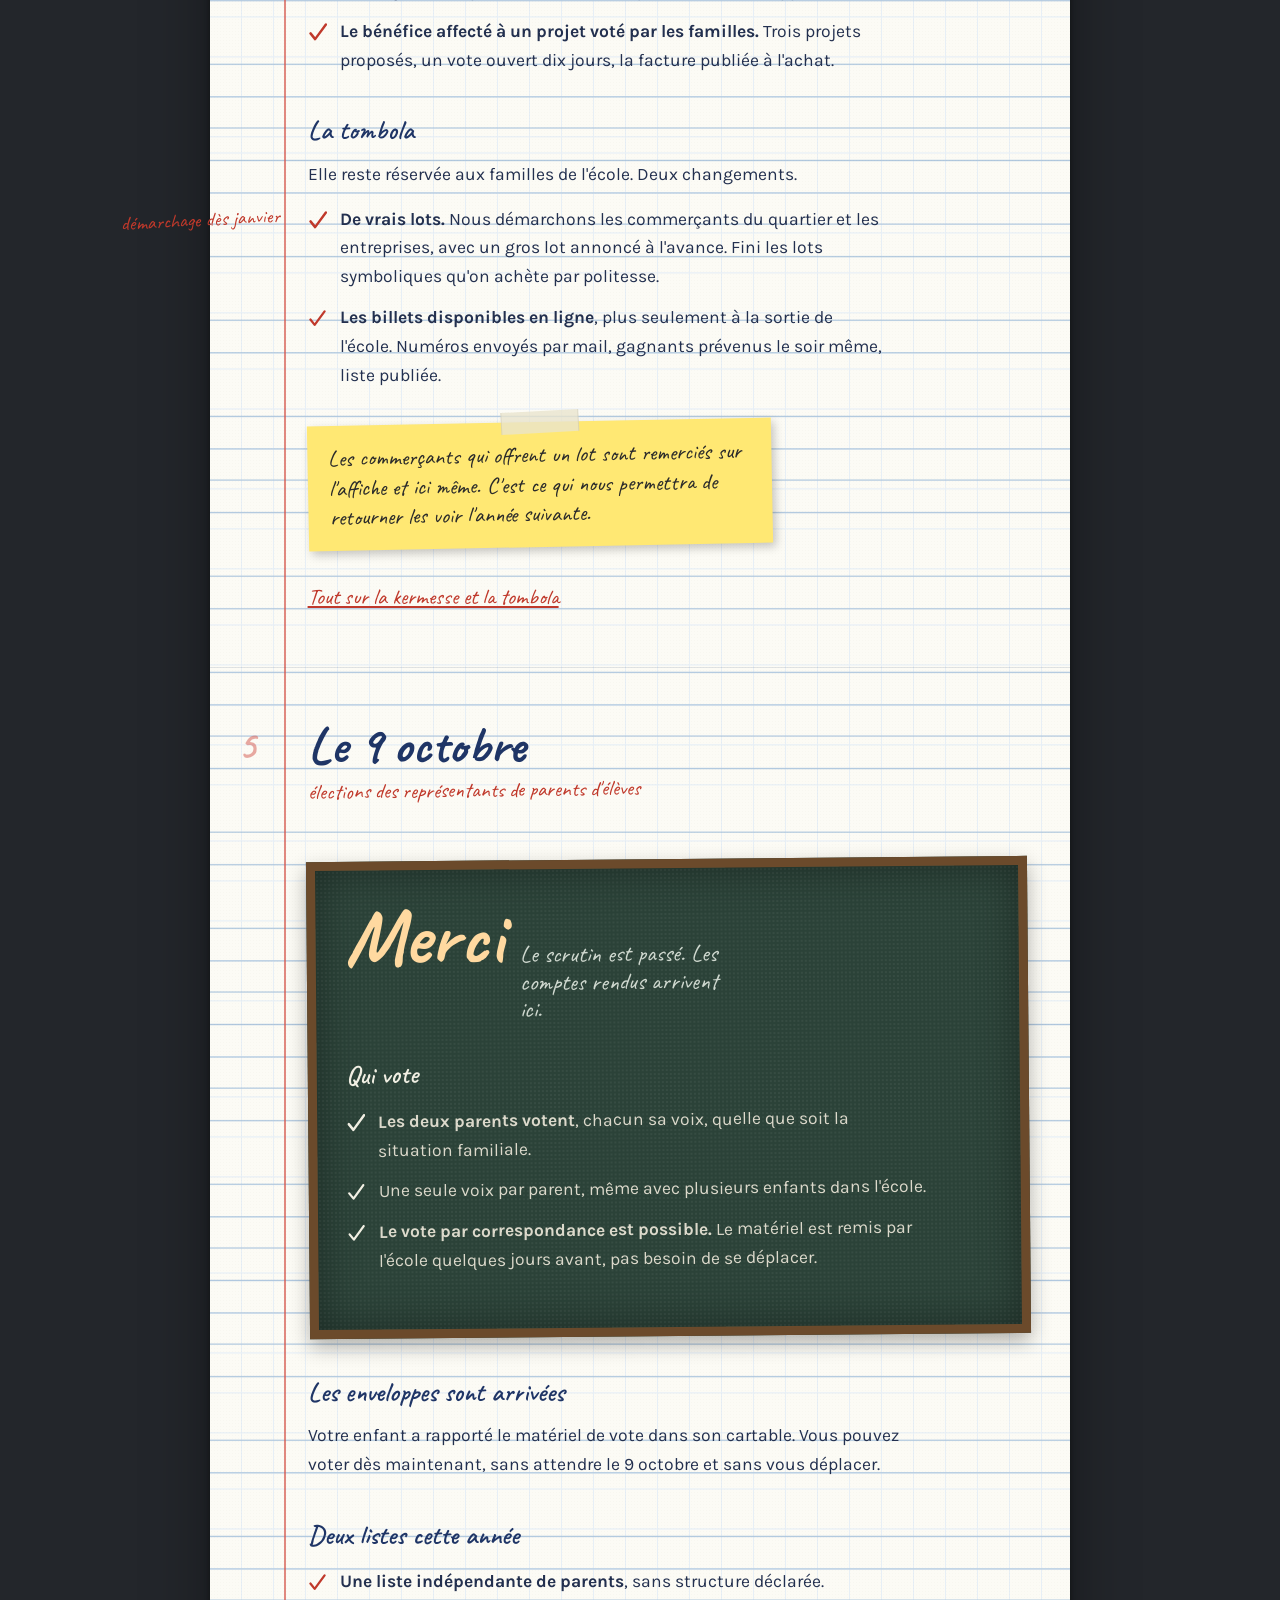
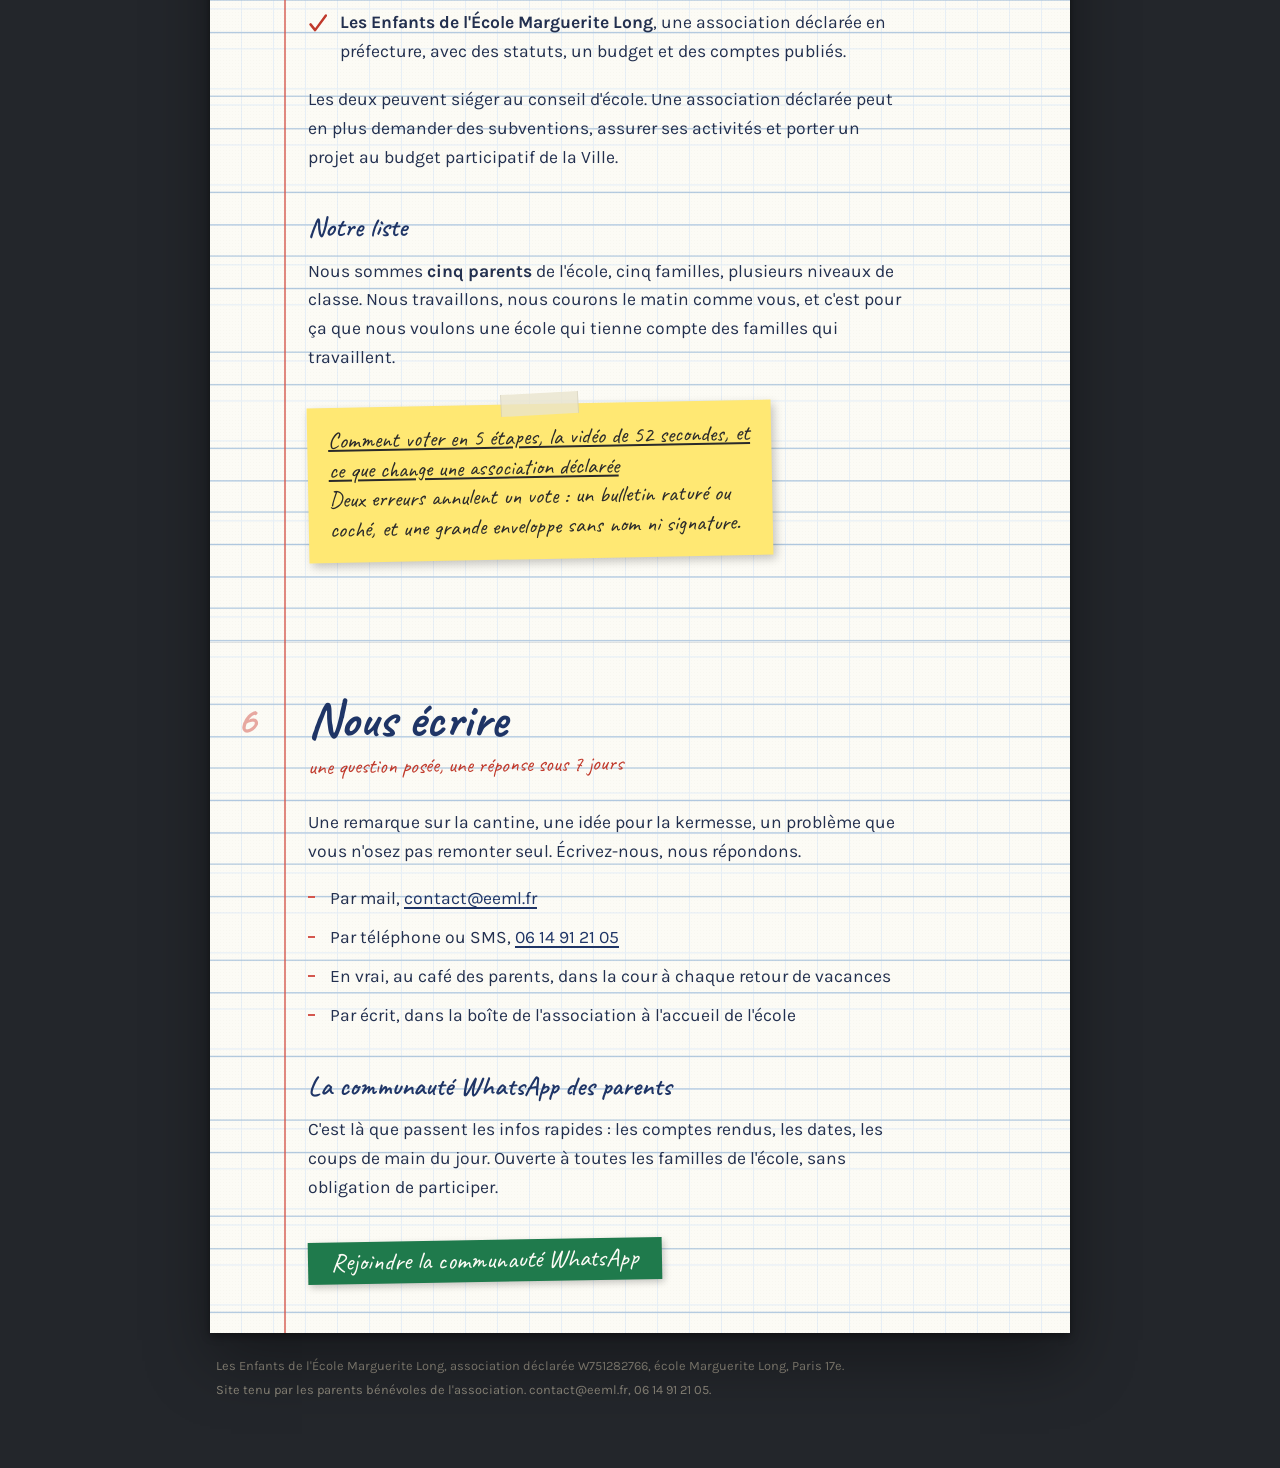
==== commit 7016523d: "Enveloppes recues, deux listes, cinq parents" ====
--- a/index.html
+++ b/index.html
@@ -551,21 +551,22 @@
       </ul>
     </div>
 
+    <h3>Les enveloppes sont arrivées</h3>
+    <p>Votre enfant a rapporté le matériel de vote dans son cartable. Vous pouvez voter dès maintenant, sans attendre le 9 octobre et sans vous déplacer.</p>
+
+    <h3>Deux listes cette année</h3>
+    <ul class="coches">
+      <li><strong>Une liste indépendante de parents</strong>, sans structure déclarée.</li>
+      <li><strong>Les Enfants de l'École Marguerite Long</strong>, une association déclarée en préfecture, avec des statuts, un budget et des comptes publiés.</li>
+    </ul>
+    <p>Les deux peuvent siéger au conseil d'école. Une association déclarée peut en plus demander des subventions, assurer ses activités et porter un projet au budget participatif de la Ville.</p>
+
     <h3>Notre liste</h3>
-    <div class="etiquettes">
-      <div class="etiquette"><b class="trou">Prénom Nom</b><span class="trou">parent d'élève en …</span></div>
-      <div class="etiquette"><b class="trou">Prénom Nom</b><span class="trou">parent d'élève en …</span></div>
-      <div class="etiquette"><b class="trou">Prénom Nom</b><span class="trou">parent d'élève en …</span></div>
-      <div class="etiquette"><b class="trou">Prénom Nom</b><span class="trou">parent d'élève en …</span></div>
-      <div class="etiquette"><b class="trou">Prénom Nom</b><span class="trou">parent d'élève en …</span></div>
-      <div class="etiquette"><b class="trou">Prénom Nom</b><span class="trou">parent d'élève en …</span></div>
-    </div>
-
-    <p>Il reste des places. Se présenter ne demande ni compétence particulière ni disponibilité énorme, trois conseils d'école dans l'année et ce qu'on veut y mettre en plus.</p>
+    <p>Nous sommes <strong>cinq parents</strong> de l'école, cinq familles, plusieurs niveaux de classe. Nous travaillons, nous courons le matin comme vous, et c'est pour ça que nous voulons une école qui tienne compte des familles qui travaillent.</p>
 
     <div class="postit">
-      <p><a href="/elections.html" style="color:#2A2A2A">Comment voter, se présenter, à quoi servent les représentants</a></p>
-      <p>Vous voulez être sur la liste ? Écrivez à contact@eeml.fr, envoyez un SMS au 06 14 91 21 05, ou passez par la communauté WhatsApp des parents, plus bas. On a jusqu'au 28 septembre pour déposer les noms.</p>
+      <p><a href="/elections.html" style="color:#2A2A2A">Comment voter en 5 étapes, la vidéo de 52 secondes, et ce que change une association déclarée</a></p>
+      <p>Deux erreurs annulent un vote : un bulletin raturé ou coché, et une grande enveloppe sans nom ni signature.</p>
     </div>
   </section>
 
